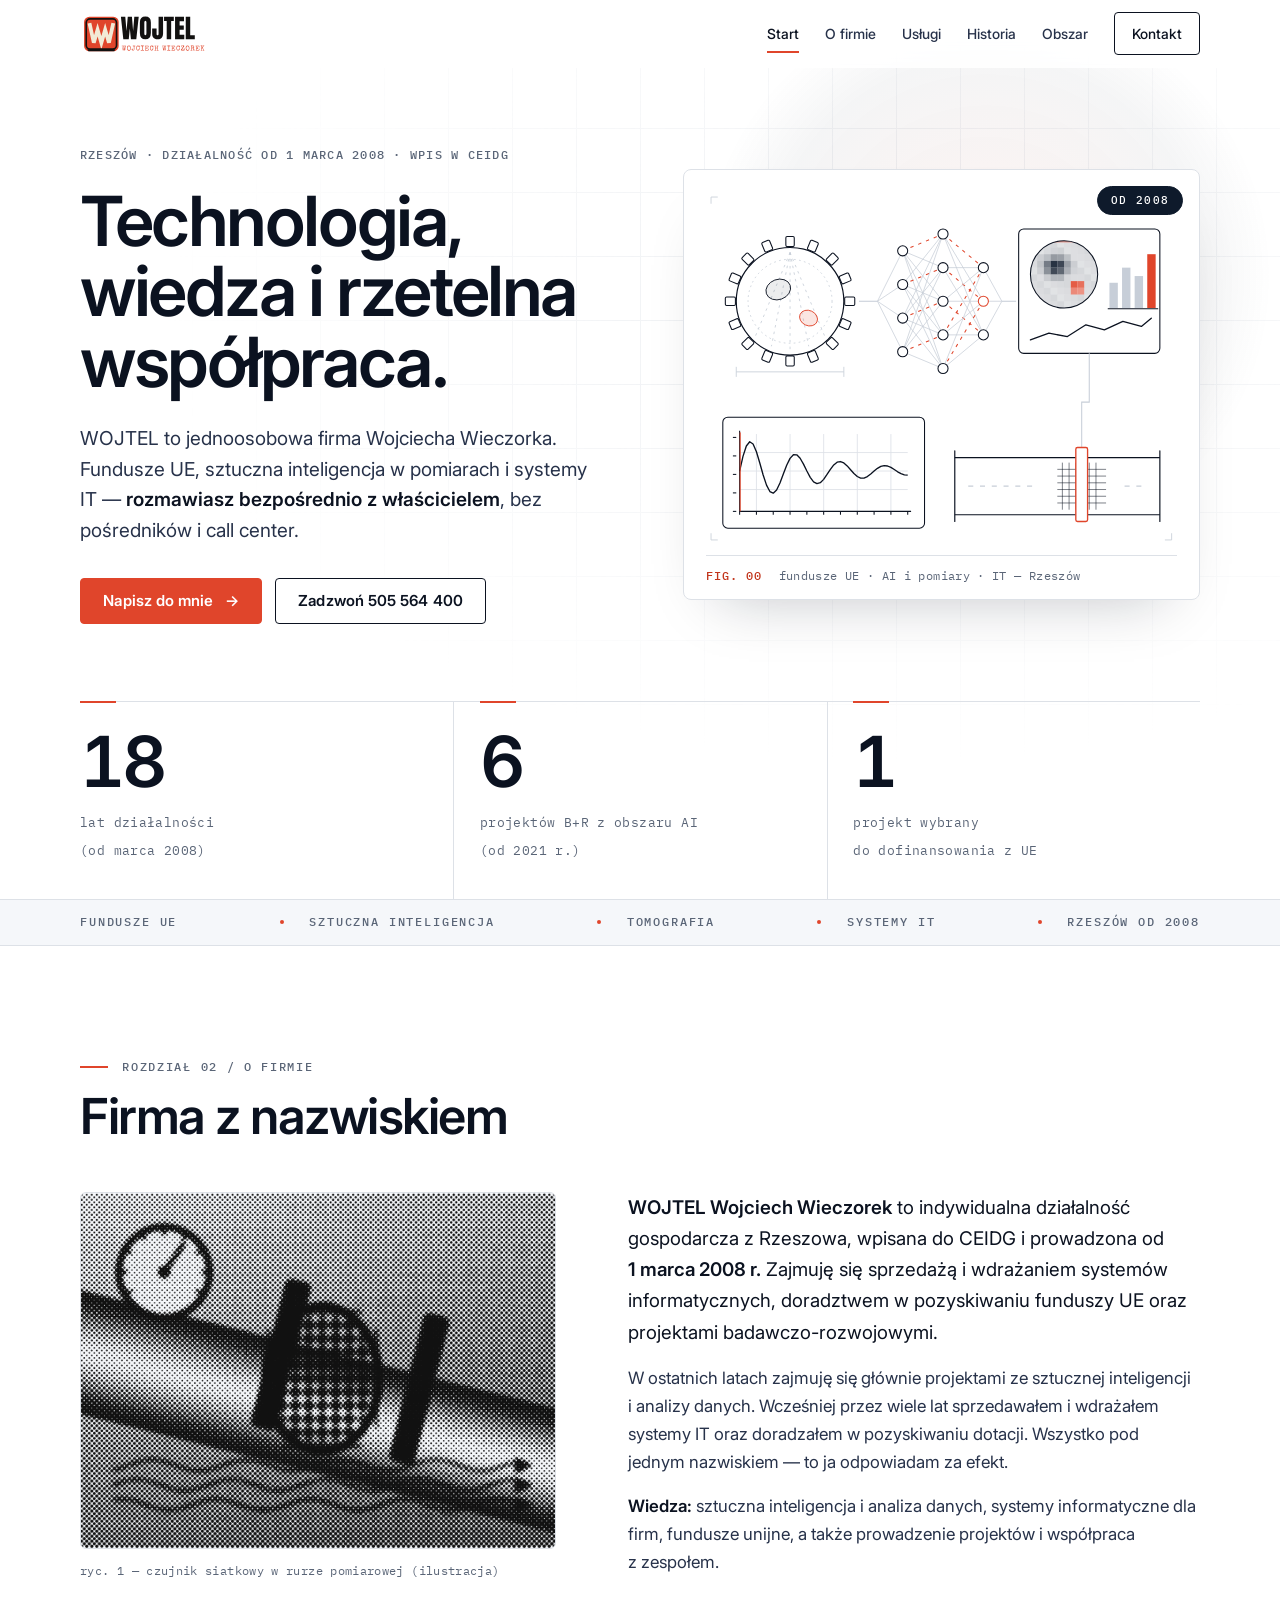
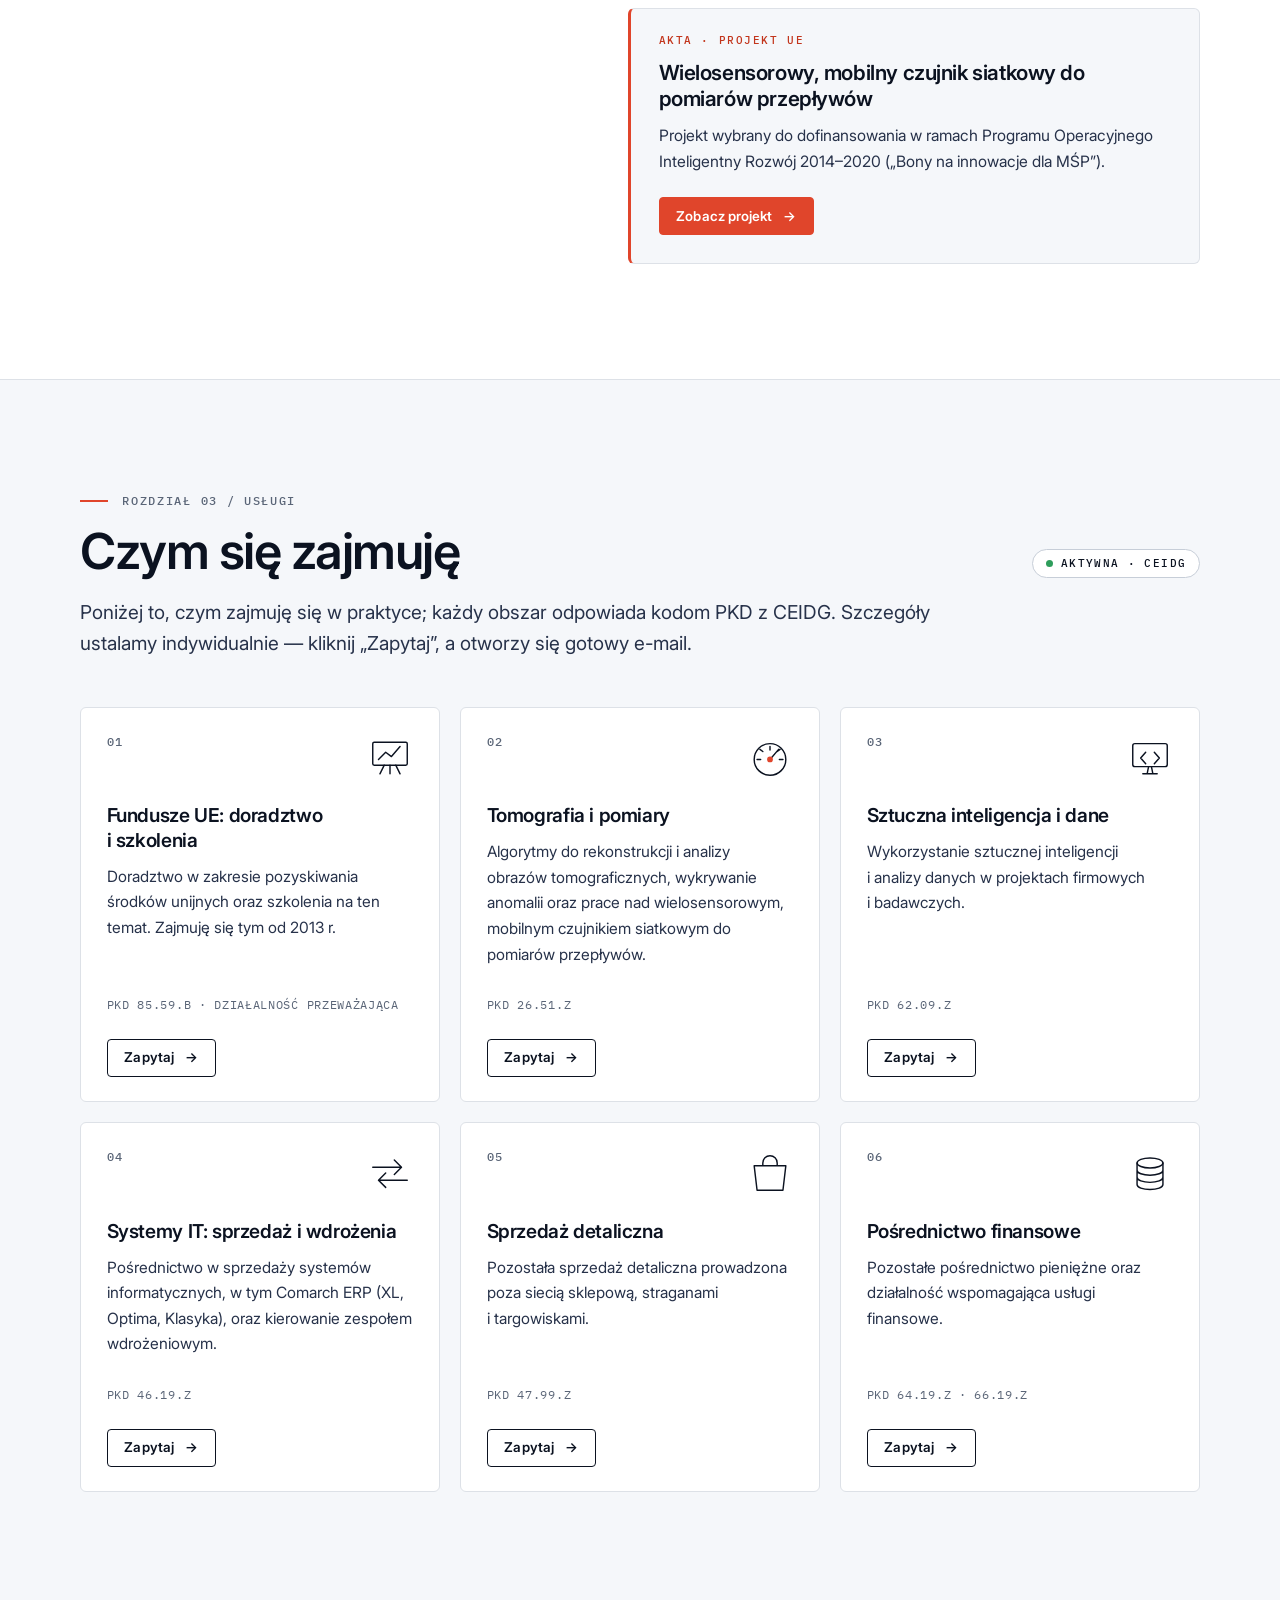
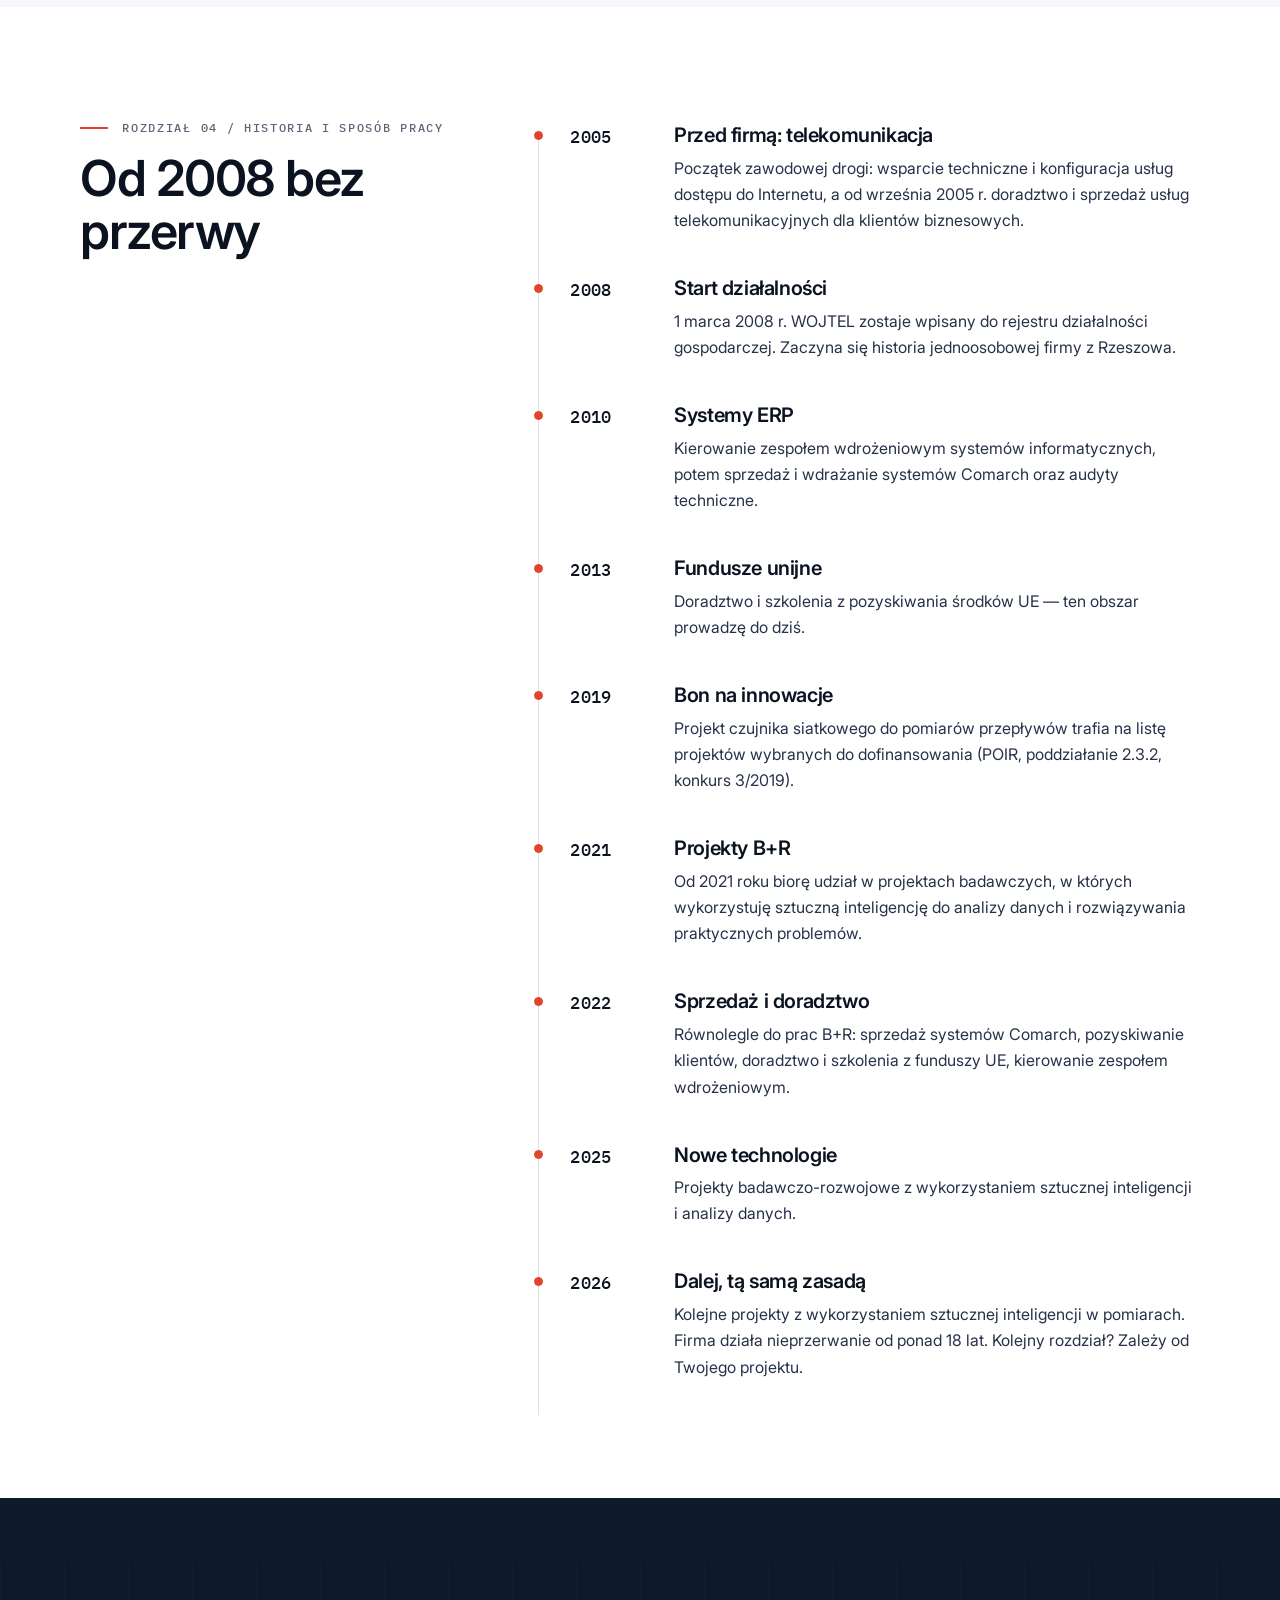
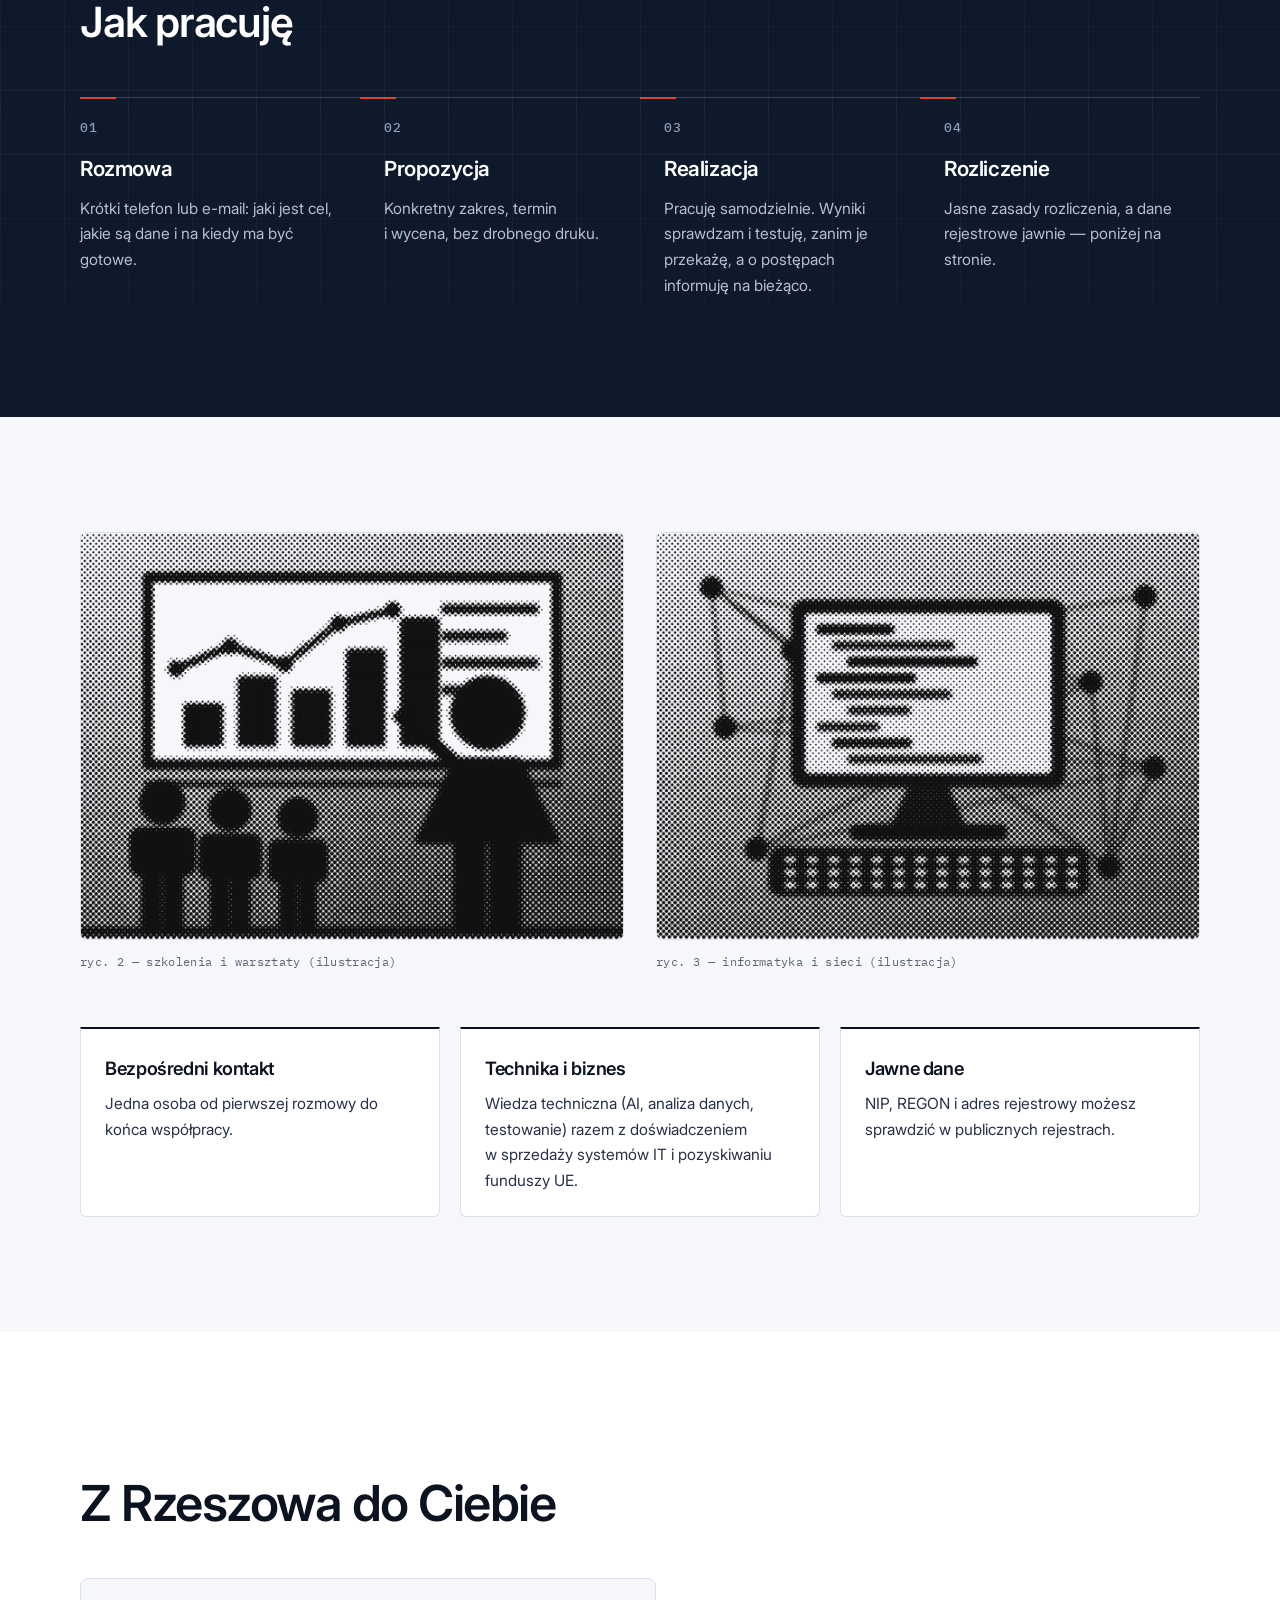
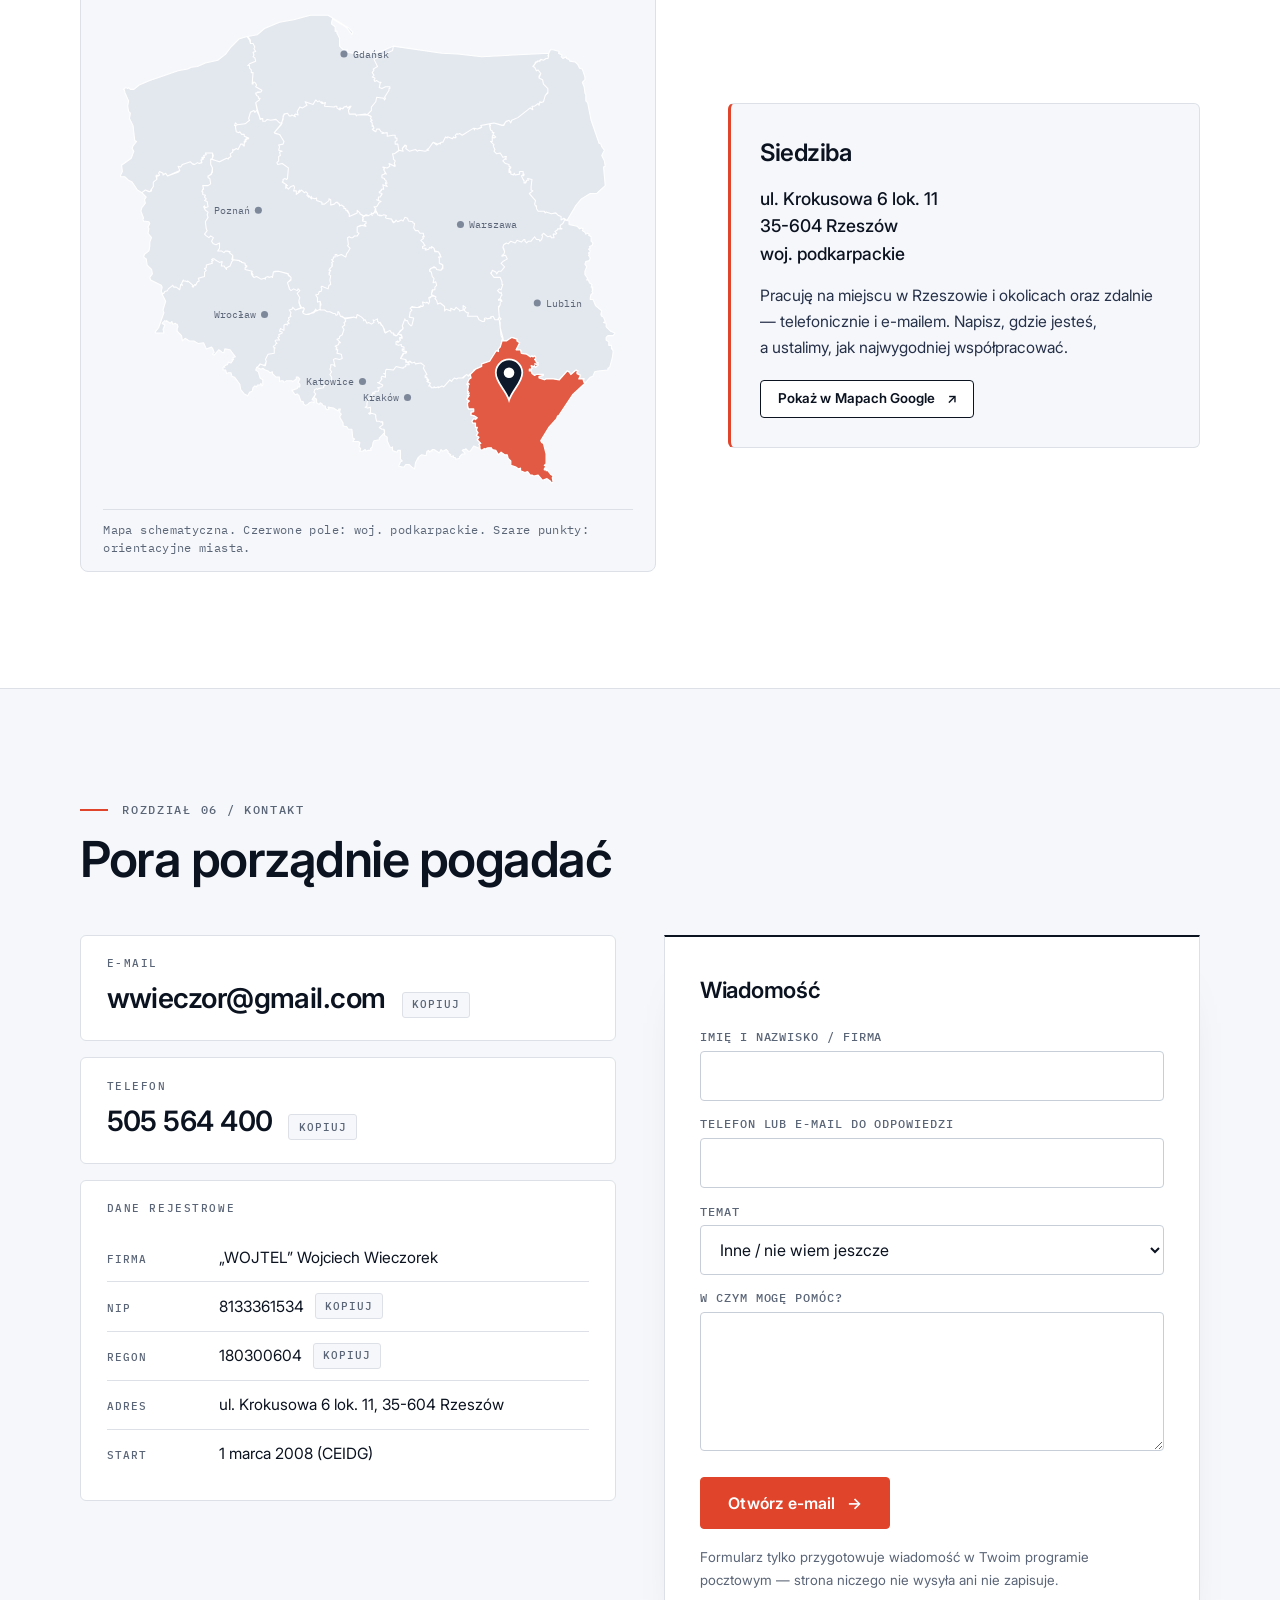
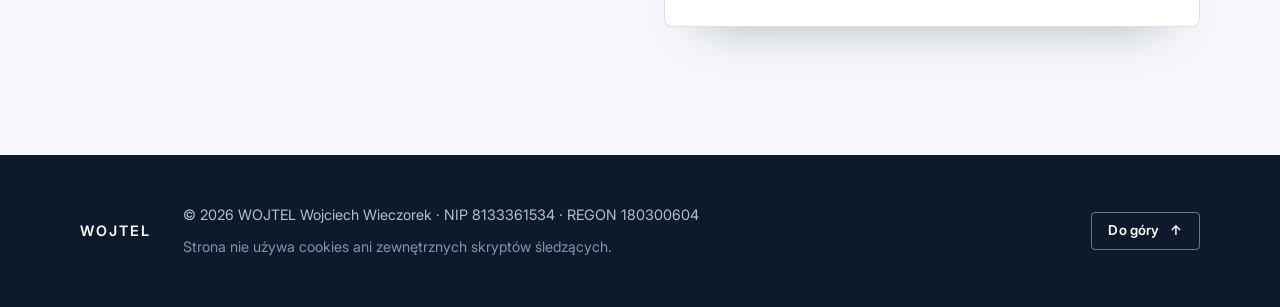
==== podglad-rd/index.html @ eb728f88 "Podgląd nowej szaty graficznej (noindex)" ====
<!DOCTYPE html>
<html lang="pl">
<head>
<meta name="robots" content="noindex,nofollow">
<meta charset="utf-8">
<meta name="viewport" content="width=device-width, initial-scale=1, viewport-fit=cover">
<title>WOJTEL Wojciech Wieczorek – fundusze UE, sztuczna inteligencja, systemy IT | Rzeszów</title>
<meta name="description" content="WOJTEL Wojciech Wieczorek – jednoosobowa firma z Rzeszowa działająca od 2008 roku: doradztwo i szkolenia z funduszy UE, projekty B+R ze sztucznej inteligencji (tomografia, analiza danych), sprzedaż i wdrażanie systemów IT. Napisz lub zadzwoń: 505 564 400.">
<meta name="author" content="Wojciech Wieczorek">
<meta name="robots" content="index, follow, max-image-preview:large">
<meta name="theme-color" content="#0e1a2b">
<meta name="color-scheme" content="light">
<!-- PO WDROŻENIU: dodaj <link rel="canonical" href="https://TWOJA-DOMENA.pl/"> oraz zamień og:image / og:url na pełne adresy -->
<meta property="og:type" content="website">
<meta property="og:locale" content="pl_PL">
<meta property="og:site_name" content="WOJTEL Wojciech Wieczorek">
<meta property="og:title" content="WOJTEL – technologia, wiedza i rzetelna współpraca | Rzeszów od 2008">
<meta property="og:description" content="Fundusze UE, sztuczna inteligencja i pomiary, systemy IT. Jednoosobowa firma Wojciecha Wieczorka z Rzeszowa.">
<meta property="og:image" content="assets/img/og-wojtel.png">
<meta property="og:image:width" content="1200">
<meta property="og:image:height" content="630">
<meta property="og:image:alt" content="WOJTEL – technologia, wiedza i rzetelna współpraca. Rzeszów, od 2008.">
<meta name="twitter:card" content="summary_large_image">
<meta name="twitter:title" content="WOJTEL – technologia, wiedza i rzetelna współpraca">
<meta name="twitter:description" content="Fundusze UE, sztuczna inteligencja i pomiary, systemy IT. Rzeszów, od 2008.">
<meta name="twitter:image" content="assets/img/og-wojtel.png">
<link rel="icon" href="assets/favicon.svg" type="image/svg+xml">
<link rel="icon" href="assets/favicon-32.png" sizes="32x32" type="image/png">
<link rel="apple-touch-icon" href="assets/apple-touch-icon.png">
<link rel="manifest" href="assets/site.webmanifest">
<link rel="preload" href="assets/fonts/Inter.woff2" as="font" type="font/woff2" crossorigin>
<link rel="preload" href="assets/fonts/IBMPlexMono-400.woff2" as="font" type="font/woff2" crossorigin>
<link rel="stylesheet" href="assets/style.css">
<script>document.documentElement.className+=' js'</script>
<script type="application/ld+json">
{
  "@context": "https://schema.org",
  "@graph": [
    {
      "@type": ["LocalBusiness", "ProfessionalService"],
      "@id": "#wojtel",
      "name": "WOJTEL Wojciech Wieczorek",
      "legalName": "\"WOJTEL\" Wojciech Wieczorek",
      "description": "Jednoosobowa działalność gospodarcza z Rzeszowa, prowadzona od 2008 roku: doradztwo i szkolenia z pozyskiwania środków UE, projekty badawczo-rozwojowe ze sztucznej inteligencji, sprzedaż i wdrażanie systemów informatycznych.",
      "image": "assets/img/og-wojtel.png",
      "telephone": "+48505564400",
      "email": "wwieczor@gmail.com",
      "taxID": "8133361534",
      "identifier": { "@type": "PropertyValue", "propertyID": "REGON", "value": "180300604" },
      "foundingDate": "2008-03-01",
      "founder": { "@type": "Person", "name": "Wojciech Wieczorek" },
      "address": {
        "@type": "PostalAddress",
        "streetAddress": "ul. Krokusowa 6/11",
        "postalCode": "35-604",
        "addressLocality": "Rzeszów",
        "addressRegion": "podkarpackie",
        "addressCountry": "PL"
      },
      "areaServed": { "@type": "City", "name": "Rzeszów" },
      "knowsAbout": ["fundusze unijne", "szkolenia", "sztuczna inteligencja", "uczenie maszynowe", "tomografia przemysłowa", "analiza danych", "testowanie systemów złożonych", "systemy Comarch ERP", "pomiary przepływów"],
      "contactPoint": { "@type": "ContactPoint", "contactType": "customer service", "telephone": "+48505564400", "email": "wwieczor@gmail.com", "availableLanguage": "pl" },
      "hasOfferCatalog": {
        "@type": "OfferCatalog",
        "name": "Usługi WOJTEL",
        "itemListElement": [
          { "@type": "Offer", "itemOffered": { "@type": "Service", "name": "Doradztwo i szkolenia z pozyskiwania środków UE" } },
          { "@type": "Offer", "itemOffered": { "@type": "Service", "name": "Tomografia i technologie pomiarowe" } },
          { "@type": "Offer", "itemOffered": { "@type": "Service", "name": "Sztuczna inteligencja i analiza danych" } },
          { "@type": "Offer", "itemOffered": { "@type": "Service", "name": "Sprzedaż i wdrażanie systemów informatycznych" } },
          { "@type": "Offer", "itemOffered": { "@type": "Service", "name": "Pośrednictwo finansowe" } }
        ]
      }
    },
    {
      "@type": "WebPage",
      "name": "WOJTEL Wojciech Wieczorek – strona firmowa",
      "inLanguage": "pl-PL",
      "about": { "@id": "#wojtel" }
    }
  ]
}
</script>
</head>
<body>
<a class="skip" href="#tresc">Przejdź do treści</a>

<header class="hdr" id="top">
  <div class="wrap hdr__in">
    <a class="hdr__logo" href="index.html#start" aria-label="WOJTEL Wojciech Wieczorek – strona główna"><img src="assets/img/wojtel-logo.svg" alt="WOJTEL Wojciech Wieczorek" width="230" height="80"></a>
    <button class="hdr__btn" type="button" aria-expanded="false" aria-controls="nav"><span class="hdr__ico" aria-hidden="true"><i></i><i></i></span><span class="hdr__lbl">Menu</span></button>
    <nav class="hdr__nav" id="nav" aria-label="Główne menu">
    <a href="#start" data-s="0">Start</a>
    <a href="#o-firmie" data-s="1">O firmie</a>
    <a href="#uslugi" data-s="2">Usługi</a>
    <a href="#historia" data-s="3">Historia</a>
    <a href="#obszar" data-s="4">Obszar</a>
    <a href="#kontakt" data-s="5">Kontakt</a>
    </nav>
  </div>
  <div class="hdr__bar" role="progressbar" aria-label="Postęp przewijania strony" aria-valuemin="0" aria-valuemax="100" aria-valuenow="0" id="rkBar"><b></b></div>
</header>

<a class="fab" href="tel:+48505564400" aria-label="Zadzwoń: 505 564 400">
  <svg viewBox="0 0 24 24" aria-hidden="true"><path d="M6.6 10.8a15 15 0 0 0 6.6 6.6l2.2-2.2a1 1 0 0 1 1-.25 11 11 0 0 0 3.5.56 1 1 0 0 1 1 1V20a1 1 0 0 1-1 1A17 17 0 0 1 3 4a1 1 0 0 1 1-1h3.5a1 1 0 0 1 1 1c0 1.2.2 2.4.56 3.5a1 1 0 0 1-.25 1z"/></svg>
</a>

<main id="tresc">

<!-- ===== 01 HERO ===== -->
<section class="hero sec" id="start" data-sec aria-labelledby="h1">
  <span class="par par--glow" data-par="0.1" aria-hidden="true"></span>
  <div class="wrap hero__grid">
    <div class="hero__txt">
      <p class="kicker rv">Rzeszów &middot; działalność od 1 marca 2008 &middot; wpis w CEIDG</p>
      <h1 id="h1" class="rv">Technologia, wiedza i&nbsp;rzetelna współpraca.</h1>
      <p class="lead rv">
        WOJTEL to jednoosobowa firma Wojciecha Wieczorka. Fundusze UE, sztuczna inteligencja w&nbsp;pomiarach i&nbsp;systemy IT&nbsp;&mdash; <strong>rozmawiasz bezpośrednio z&nbsp;właścicielem</strong>, bez pośredników i&nbsp;call center.
      </p>
      <div class="btns rv">
        <a class="btn btn--red" href="#kontakt"><span>Napisz do mnie</span><i aria-hidden="true">&rarr;</i></a>
        <a class="btn" href="tel:+48505564400"><span>Zadzwoń 505&nbsp;564&nbsp;400</span></a>
      </div>
    </div>

    <figure class="hero__art rv">
      <svg class="pict" viewBox="0 0 560 420" role="img" aria-labelledby="pT pD">
              <title id="pT">Schemat: pomiar tomograficzny rury, sieć neuronowa i monitor z odtworzonym obrazem</title>
              <desc id="pD">Pierścień elektrod wokół przekroju rury mierzy przez nią sygnały. Dane płyną czerwonym przewodem do schematu sieci neuronowej, a stamtąd na monitor z odtworzonym obrazem wnętrza rury i wykresem. Poniżej wykres sygnału pomiarowego oraz rura pomiarowa z siatkowym czujnikiem i opaską elektrod.</desc>
              <defs><clipPath id="tomoClip"><circle cx="426" cy="98" r="40"/></clipPath></defs>
              <g class="reg-marks"><path d="M6 14V6H14M546 6h8v8M6 406v8h8M554 406v8h-8"/></g>
              <!-- przekrój rury z pierścieniem elektrod -->
              <g class="tomo">
                <circle class="wall" cx="100" cy="130" r="64"/>
                <circle class="wall2" cx="100" cy="130" r="50"/>
                <g class="scan">
                  <line class="chord" x1="100" y1="72" x2="59" y2="171"/><line class="chord" x1="100" y1="72" x2="77.8" y2="183.6"/>
                  <line class="chord" x1="100" y1="72" x2="100" y2="188"/><line class="chord" x1="100" y1="72" x2="122.2" y2="183.6"/>
                  <line class="chord" x1="100" y1="72" x2="141" y2="171"/>
                </g>
                <ellipse class="blob" cx="86" cy="116" rx="15" ry="12" transform="rotate(-20 86 116)"/>
                <ellipse class="blob" cx="122" cy="150" rx="11" ry="9" transform="rotate(25 122 150)"/>
                                <rect class="el" style="--k:0" x="95" y="53" width="10" height="12" rx="1.5" transform="rotate(0.0 100 130)"/>
                <rect class="el" style="--k:1" x="95" y="53" width="10" height="12" rx="1.5" transform="rotate(22.5 100 130)"/>
                <rect class="el" style="--k:2" x="95" y="53" width="10" height="12" rx="1.5" transform="rotate(45.0 100 130)"/>
                <rect class="el" style="--k:3" x="95" y="53" width="10" height="12" rx="1.5" transform="rotate(67.5 100 130)"/>
                <rect class="el" style="--k:4" x="95" y="53" width="10" height="12" rx="1.5" transform="rotate(90.0 100 130)"/>
                <rect class="el" style="--k:5" x="95" y="53" width="10" height="12" rx="1.5" transform="rotate(112.5 100 130)"/>
                <rect class="el" style="--k:6" x="95" y="53" width="10" height="12" rx="1.5" transform="rotate(135.0 100 130)"/>
                <rect class="el" style="--k:7" x="95" y="53" width="10" height="12" rx="1.5" transform="rotate(157.5 100 130)"/>
                <rect class="el" style="--k:8" x="95" y="53" width="10" height="12" rx="1.5" transform="rotate(180.0 100 130)"/>
                <rect class="el" style="--k:9" x="95" y="53" width="10" height="12" rx="1.5" transform="rotate(202.5 100 130)"/>
                <rect class="el" style="--k:10" x="95" y="53" width="10" height="12" rx="1.5" transform="rotate(225.0 100 130)"/>
                <rect class="el" style="--k:11" x="95" y="53" width="10" height="12" rx="1.5" transform="rotate(247.5 100 130)"/>
                <rect class="el" style="--k:12" x="95" y="53" width="10" height="12" rx="1.5" transform="rotate(270.0 100 130)"/>
                <rect class="el" style="--k:13" x="95" y="53" width="10" height="12" rx="1.5" transform="rotate(292.5 100 130)"/>
                <rect class="el" style="--k:14" x="95" y="53" width="10" height="12" rx="1.5" transform="rotate(315.0 100 130)"/>
                <rect class="el" style="--k:15" x="95" y="53" width="10" height="12" rx="1.5" transform="rotate(337.5 100 130)"/>
              </g>
              <g class="dim"><path d="M36 214H164M36 208v12M164 208v12"/></g>
              <path class="cable" d="M182 130H204"/>
              <path class="cable" d="M352 130H369"/>
              <g class="net">
                                <line class="edge" x1="204" y1="130" x2="234" y2="70"/>
                <line class="edge" x1="204" y1="130" x2="234" y2="110"/>
                <line class="edge" x1="204" y1="130" x2="234" y2="150"/>
                <line class="edge" x1="204" y1="130" x2="234" y2="190"/>
                <line class="edge p" x1="234" y1="70" x2="282" y2="50"/>
                <line class="edge" x1="234" y1="70" x2="282" y2="90"/>
                <line class="edge" x1="234" y1="70" x2="282" y2="130"/>
                <line class="edge" x1="234" y1="70" x2="282" y2="170"/>
                <line class="edge" x1="234" y1="70" x2="282" y2="210"/>
                <line class="edge" x1="234" y1="110" x2="282" y2="50"/>
                <line class="edge p" x1="234" y1="110" x2="282" y2="90"/>
                <line class="edge" x1="234" y1="110" x2="282" y2="130"/>
                <line class="edge" x1="234" y1="110" x2="282" y2="170"/>
                <line class="edge" x1="234" y1="110" x2="282" y2="210"/>
                <line class="edge" x1="234" y1="150" x2="282" y2="50"/>
                <line class="edge" x1="234" y1="150" x2="282" y2="90"/>
                <line class="edge p" x1="234" y1="150" x2="282" y2="130"/>
                <line class="edge" x1="234" y1="150" x2="282" y2="170"/>
                <line class="edge" x1="234" y1="150" x2="282" y2="210"/>
                <line class="edge" x1="234" y1="190" x2="282" y2="50"/>
                <line class="edge" x1="234" y1="190" x2="282" y2="90"/>
                <line class="edge" x1="234" y1="190" x2="282" y2="130"/>
                <line class="edge p" x1="234" y1="190" x2="282" y2="170"/>
                <line class="edge" x1="234" y1="190" x2="282" y2="210"/>
                <line class="edge p" x1="282" y1="50" x2="330" y2="90"/>
                <line class="edge" x1="282" y1="50" x2="330" y2="130"/>
                <line class="edge" x1="282" y1="50" x2="330" y2="170"/>
                <line class="edge" x1="282" y1="90" x2="330" y2="90"/>
                <line class="edge p" x1="282" y1="90" x2="330" y2="130"/>
                <line class="edge" x1="282" y1="90" x2="330" y2="170"/>
                <line class="edge" x1="282" y1="130" x2="330" y2="90"/>
                <line class="edge" x1="282" y1="130" x2="330" y2="130"/>
                <line class="edge p" x1="282" y1="130" x2="330" y2="170"/>
                <line class="edge p" x1="282" y1="170" x2="330" y2="90"/>
                <line class="edge" x1="282" y1="170" x2="330" y2="130"/>
                <line class="edge" x1="282" y1="170" x2="330" y2="170"/>
                <line class="edge" x1="282" y1="210" x2="330" y2="90"/>
                <line class="edge p" x1="282" y1="210" x2="330" y2="130"/>
                <line class="edge" x1="282" y1="210" x2="330" y2="170"/>
                <line class="edge" x1="330" y1="90" x2="352" y2="130"/>
                <line class="edge" x1="330" y1="130" x2="352" y2="130"/>
                <line class="edge" x1="330" y1="170" x2="352" y2="130"/>
                                <circle class="node" style="--d:0.00s" cx="234" cy="70" r="6"/>
                <circle class="node" style="--d:0.14s" cx="234" cy="110" r="6"/>
                <circle class="node" style="--d:0.28s" cx="234" cy="150" r="6"/>
                <circle class="node" style="--d:0.42s" cx="234" cy="190" r="6"/>
                <circle class="node" style="--d:0.56s" cx="282" cy="50" r="6"/>
                <circle class="node" style="--d:0.70s" cx="282" cy="90" r="6"/>
                <circle class="node" style="--d:0.84s" cx="282" cy="130" r="6"/>
                <circle class="node" style="--d:0.98s" cx="282" cy="170" r="6"/>
                <circle class="node" style="--d:1.12s" cx="282" cy="210" r="6"/>
                <circle class="node" style="--d:1.26s" cx="330" cy="90" r="6"/>
                <circle class="node r" style="--d:1.40s" cx="330" cy="130" r="6"/>
                <circle class="node" style="--d:1.54s" cx="330" cy="170" r="6"/>
              </g>
              <g class="mon">
                <rect class="card" x="372" y="44" width="168" height="148" rx="6"/>
                <g clip-path="url(#tomoClip)">
                  <rect class="cell" style="--o:0.15;--d:0.00s" x="402" y="58" width="8" height="8"/>
                  <rect class="cell" style="--o:0.17;--d:0.00s" x="410" y="58" width="8" height="8"/>
                  <rect class="cell" style="--o:0.12;--d:0.00s" x="418" y="58" width="8" height="8"/>
                  <rect class="cell" style="--o:0.14;--d:0.00s" x="426" y="58" width="8" height="8"/>
                  <rect class="cell" style="--o:0.15;--d:0.00s" x="434" y="58" width="8" height="8"/>
                  <rect class="cell" style="--o:0.17;--d:0.00s" x="442" y="58" width="8" height="8"/>
                  <rect class="cell" style="--o:0.12;--d:0.30s" x="394" y="66" width="8" height="8"/>
                  <rect class="cell" style="--o:0.16;--d:0.30s" x="402" y="66" width="8" height="8"/>
                  <rect class="cell" style="--o:0.19;--d:0.30s" x="410" y="66" width="8" height="8"/>
                  <rect class="cell" style="--o:0.20;--d:0.30s" x="418" y="66" width="8" height="8"/>
                  <rect class="cell" style="--o:0.13;--d:0.30s" x="426" y="66" width="8" height="8"/>
                  <rect class="cell" style="--o:0.14;--d:0.30s" x="434" y="66" width="8" height="8"/>
                  <rect class="cell" style="--o:0.15;--d:0.30s" x="442" y="66" width="8" height="8"/>
                  <rect class="cell" style="--o:0.17;--d:0.30s" x="450" y="66" width="8" height="8"/>
                  <rect class="cell" style="--o:0.16;--d:0.60s" x="386" y="74" width="8" height="8"/>
                  <rect class="cell" style="--o:0.21;--d:0.60s" x="394" y="74" width="8" height="8"/>
                  <rect class="cell" style="--o:0.28;--d:0.60s" x="402" y="74" width="8" height="8"/>
                  <rect class="cell" style="--o:0.44;--d:0.60s" x="410" y="74" width="8" height="8"/>
                  <rect class="cell" style="--o:0.41;--d:0.60s" x="418" y="74" width="8" height="8"/>
                  <rect class="cell" style="--o:0.27;--d:0.60s" x="426" y="74" width="8" height="8"/>
                  <rect class="cell" style="--o:0.14;--d:0.60s" x="434" y="74" width="8" height="8"/>
                  <rect class="cell" style="--o:0.14;--d:0.60s" x="442" y="74" width="8" height="8"/>
                  <rect class="cell" style="--o:0.15;--d:0.60s" x="450" y="74" width="8" height="8"/>
                  <rect class="cell" style="--o:0.17;--d:0.60s" x="458" y="74" width="8" height="8"/>
                  <rect class="cell" style="--o:0.15;--d:0.90s" x="386" y="82" width="8" height="8"/>
                  <rect class="cell" style="--o:0.25;--d:0.90s" x="394" y="82" width="8" height="8"/>
                  <rect class="cell" style="--o:0.57;--d:0.90s" x="402" y="82" width="8" height="8"/>
                  <rect class="cell" style="--o:0.89;--d:0.90s" x="410" y="82" width="8" height="8"/>
                  <rect class="cell" style="--o:0.80;--d:0.90s" x="418" y="82" width="8" height="8"/>
                  <rect class="cell" style="--o:0.41;--d:0.90s" x="426" y="82" width="8" height="8"/>
                  <rect class="cell" style="--o:0.21;--d:0.90s" x="434" y="82" width="8" height="8"/>
                  <rect class="cell" style="--o:0.12;--d:0.90s" x="442" y="82" width="8" height="8"/>
                  <rect class="cell" style="--o:0.14;--d:0.90s" x="450" y="82" width="8" height="8"/>
                  <rect class="cell" style="--o:0.15;--d:0.90s" x="458" y="82" width="8" height="8"/>
                  <rect class="cell" style="--o:0.13;--d:1.20s" x="386" y="90" width="8" height="8"/>
                  <rect class="cell" style="--o:0.21;--d:1.20s" x="394" y="90" width="8" height="8"/>
                  <rect class="cell" style="--o:0.48;--d:1.20s" x="402" y="90" width="8" height="8"/>
                  <rect class="cell" style="--o:0.79;--d:1.20s" x="410" y="90" width="8" height="8"/>
                  <rect class="cell" style="--o:0.66;--d:1.20s" x="418" y="90" width="8" height="8"/>
                  <rect class="cell" style="--o:0.34;--d:1.20s" x="426" y="90" width="8" height="8"/>
                  <rect class="cell" style="--o:0.19;--d:1.20s" x="434" y="90" width="8" height="8"/>
                  <rect class="cell" style="--o:0.17;--d:1.20s" x="442" y="90" width="8" height="8"/>
                  <rect class="cell" style="--o:0.12;--d:1.20s" x="450" y="90" width="8" height="8"/>
                  <rect class="cell" style="--o:0.14;--d:1.20s" x="458" y="90" width="8" height="8"/>
                  <rect class="cell" style="--o:0.17;--d:1.50s" x="386" y="98" width="8" height="8"/>
                  <rect class="cell" style="--o:0.14;--d:1.50s" x="394" y="98" width="8" height="8"/>
                  <rect class="cell" style="--o:0.22;--d:1.50s" x="402" y="98" width="8" height="8"/>
                  <rect class="cell" style="--o:0.31;--d:1.50s" x="410" y="98" width="8" height="8"/>
                  <rect class="cell" style="--o:0.31;--d:1.50s" x="418" y="98" width="8" height="8"/>
                  <rect class="cell" style="--o:0.17;--d:1.50s" x="426" y="98" width="8" height="8"/>
                  <rect class="cell" style="--o:0.15;--d:1.50s" x="434" y="98" width="8" height="8"/>
                  <rect class="cell" style="--o:0.15;--d:1.50s" x="442" y="98" width="8" height="8"/>
                  <rect class="cell" style="--o:0.17;--d:1.50s" x="450" y="98" width="8" height="8"/>
                  <rect class="cell" style="--o:0.12;--d:1.50s" x="458" y="98" width="8" height="8"/>
                  <rect class="cell" style="--o:0.15;--d:1.80s" x="386" y="106" width="8" height="8"/>
                  <rect class="cell" style="--o:0.17;--d:1.80s" x="394" y="106" width="8" height="8"/>
                  <rect class="cell" style="--o:0.13;--d:1.80s" x="402" y="106" width="8" height="8"/>
                  <rect class="cell" style="--o:0.15;--d:1.80s" x="410" y="106" width="8" height="8"/>
                  <rect class="cell" style="--o:0.16;--d:1.80s" x="418" y="106" width="8" height="8"/>
                  <rect class="cell" style="--o:0.17;--d:1.80s" x="426" y="106" width="8" height="8"/>
                  <rect class="cell red" style="--o:0.87;--d:1.80s" x="434" y="106" width="8" height="8"/>
                  <rect class="cell red" style="--o:0.77;--d:1.80s" x="442" y="106" width="8" height="8"/>
                  <rect class="cell" style="--o:0.15;--d:1.80s" x="450" y="106" width="8" height="8"/>
                  <rect class="cell" style="--o:0.17;--d:1.80s" x="458" y="106" width="8" height="8"/>
                  <rect class="cell" style="--o:0.14;--d:2.10s" x="386" y="114" width="8" height="8"/>
                  <rect class="cell" style="--o:0.15;--d:2.10s" x="394" y="114" width="8" height="8"/>
                  <rect class="cell" style="--o:0.17;--d:2.10s" x="402" y="114" width="8" height="8"/>
                  <rect class="cell" style="--o:0.12;--d:2.10s" x="410" y="114" width="8" height="8"/>
                  <rect class="cell" style="--o:0.14;--d:2.10s" x="418" y="114" width="8" height="8"/>
                  <rect class="cell" style="--o:0.15;--d:2.10s" x="426" y="114" width="8" height="8"/>
                  <rect class="cell red" style="--o:0.63;--d:2.10s" x="434" y="114" width="8" height="8"/>
                  <rect class="cell red" style="--o:0.58;--d:2.10s" x="442" y="114" width="8" height="8"/>
                  <rect class="cell" style="--o:0.14;--d:2.10s" x="450" y="114" width="8" height="8"/>
                  <rect class="cell" style="--o:0.15;--d:2.10s" x="458" y="114" width="8" height="8"/>
                  <rect class="cell" style="--o:0.14;--d:2.40s" x="394" y="122" width="8" height="8"/>
                  <rect class="cell" style="--o:0.15;--d:2.40s" x="402" y="122" width="8" height="8"/>
                  <rect class="cell" style="--o:0.17;--d:2.40s" x="410" y="122" width="8" height="8"/>
                  <rect class="cell" style="--o:0.12;--d:2.40s" x="418" y="122" width="8" height="8"/>
                  <rect class="cell" style="--o:0.14;--d:2.40s" x="426" y="122" width="8" height="8"/>
                  <rect class="cell" style="--o:0.15;--d:2.40s" x="434" y="122" width="8" height="8"/>
                  <rect class="cell" style="--o:0.17;--d:2.40s" x="442" y="122" width="8" height="8"/>
                  <rect class="cell" style="--o:0.12;--d:2.40s" x="450" y="122" width="8" height="8"/>
                  <rect class="cell" style="--o:0.14;--d:2.70s" x="402" y="130" width="8" height="8"/>
                  <rect class="cell" style="--o:0.15;--d:2.70s" x="410" y="130" width="8" height="8"/>
                  <rect class="cell" style="--o:0.17;--d:2.70s" x="418" y="130" width="8" height="8"/>
                  <rect class="cell" style="--o:0.12;--d:2.70s" x="426" y="130" width="8" height="8"/>
                  <rect class="cell" style="--o:0.14;--d:2.70s" x="434" y="130" width="8" height="8"/>
                  <rect class="cell" style="--o:0.15;--d:2.70s" x="442" y="130" width="8" height="8"/>
                  <rect class="sweep" x="380" y="58" width="92" height="2"/>
                </g>
                <circle class="ringo" cx="426" cy="98" r="40"/>
                <rect class="bar b1" x="480" y="108" width="10" height="30"/>
                <rect class="bar b2" x="495" y="90" width="10" height="48"/>
                <rect class="bar b3" x="510" y="100" width="10" height="38"/>
                <rect class="bar b4 red" x="525" y="74" width="10" height="64"/>
                <path class="base" d="M478 139H538"/>
                <path class="line" style="--L:157" d="M386 176 L408 168 L430 172 L452 158 L474 164 L496 154 L518 160 L530 150"/>
              </g>
              <!-- wykres sygnału -->
              <g class="plot">
                <rect class="card" x="20" y="268" width="240" height="132" rx="6"/>
                <g class="pgrid"><path d="M60 288V380"/><path d="M100 288V380"/><path d="M140 288V380"/><path d="M180 288V380"/><path d="M220 288V380"/><path d="M40 310H240"/><path d="M40 332H240"/><path d="M40 354H240"/></g>
                <g class="axis"><path d="M40 284V380H244"/><path d="M40 380v4"/><path d="M60 380v4"/><path d="M80 380v4"/><path d="M100 380v4"/><path d="M120 380v4"/><path d="M140 380v4"/><path d="M160 380v4"/><path d="M180 380v4"/><path d="M200 380v4"/><path d="M220 380v4"/><path d="M240 380v4"/><path d="M36 292h-4"/><path d="M36 314h-4"/><path d="M36 336h-4"/><path d="M36 358h-4"/><path d="M36 380h-4"/></g>
                <path class="wave" style="--L:520" d="M40 332.0 L44 314.6 L48 302.2 L52 297.2 L56 299.8 L60 309.1 L64 322.4 L68 336.7 L72 348.8 L76 356.4 L80 358.3 L84 354.5 L88 346.2 L92 335.6 L96 325.1 L100 316.9 L104 312.6 L108 312.7 L112 316.8 L116 323.8 L120 332.0 L124 339.5 L128 344.8 L132 347.0 L136 345.9 L140 341.9 L144 336.1 L148 330.0 L152 324.7 L156 321.5 L160 320.7 L164 322.3 L168 325.9 L172 330.4 L176 335.0 L180 338.5 L184 340.4 L188 340.4 L192 338.6 L196 335.5 L200 332.0 L204 328.8 L208 326.5 L212 325.5 L216 326.0 L220 327.7 L224 330.2 L228 332.9 L232 335.1 L236 336.6 L240 336.9"/>
                <rect class="scanline" x="40" y="286" width="1.5" height="94"/>
              </g>
              <!-- rura z czujnikiem siatkowym -->
              <path class="cable" d="M447 306V250H456V192"/>
              <g class="pipe">
                <path class="shell" d="M296 316H540M296 384H540"/>
                <path class="flange" d="M296 308V392M540 308V392"/>
                <path class="flow" d="M312 350H396M498 350H524"/>
                <g class="mesh"><path d="M424 322V378"/><path d="M432 322V378"/><path d="M440 322V378"/><path d="M448 322V378"/><path d="M456 322V378"/><path d="M464 322V378"/><path d="M418 330H476"/><path d="M418 338H476"/><path d="M418 346H476"/><path d="M418 354H476"/><path d="M418 362H476"/><path d="M418 370H476"/></g>
                <rect class="band" x="440" y="304" width="14" height="88" rx="2"/>
              </g>
            </svg>
      <figcaption class="cap"><span class="cap__no">FIG. 00</span> fundusze UE &middot; AI i pomiary &middot; IT &mdash; Rzeszów</figcaption>
      <span class="chip chip--r" aria-hidden="true">od&nbsp;2008</span>
    </figure>
  </div>

  <ul class="facts wrap" aria-label="Firma w liczbach">
    <li class="fact rv"><b class="cnt" data-years="2008-03-01">18</b><span>lat działalności<br>(od marca 2008)</span></li>
    <li class="fact rv"><b class="cnt" data-count="6">6</b><span>projektów B+R z&nbsp;obszaru AI<br>(od 2021 r.)</span></li>
    <li class="fact rv"><b class="cnt" data-count="1">1</b><span>projekt wybrany<br>do dofinansowania z UE</span></li>
  </ul>
</section>

<!-- pasek obszarów -->
<div class="strip" aria-hidden="true">
  <div class="wrap strip__in">
    <span>FUNDUSZE UE</span><span>SZTUCZNA INTELIGENCJA</span><span>TOMOGRAFIA</span><span>SYSTEMY IT</span><span>RZESZÓW OD 2008</span>
  </div>
</div>

<!-- ===== 02 O FIRMIE ===== -->
<section class="sec about" id="o-firmie" data-sec aria-labelledby="h-about">
  <div class="wrap">
    <p class="sec__no rv">Rozdział 02 / O firmie</p>
    <h2 id="h-about" class="rv">Firma z nazwiskiem</h2>

    <div class="about__grid">
      <figure class="photo rv">
        <div class="photo__frame">
          <img src="assets/img/ht-pomiary.webp" width="1200" height="900" loading="lazy" decoding="async" alt="Czarno-biała ilustracja w rastrze: rura pomiarowa z siatkowym czujnikiem przepływu i manometrem">
        </div>
        <figcaption class="cap">ryc. 1 &mdash; czujnik siatkowy w rurze pomiarowej (ilustracja)</figcaption>
      </figure>

      <div class="about__txt">
        <p class="rv lead--s">
          <strong>WOJTEL Wojciech Wieczorek</strong> to indywidualna działalność gospodarcza z&nbsp;Rzeszowa, wpisana do CEIDG i&nbsp;prowadzona od <strong>1&nbsp;marca 2008&nbsp;r.</strong> Zajmuję się sprzedażą i&nbsp;wdrażaniem systemów informatycznych, doradztwem w&nbsp;pozyskiwaniu funduszy UE oraz projektami badawczo-rozwojowymi.
        </p>
        <p class="rv">
          W&nbsp;ostatnich latach zajmuję się głównie projektami ze sztucznej inteligencji i&nbsp;analizy danych. Wcześniej przez wiele lat sprzedawałem i&nbsp;wdrażałem systemy IT oraz doradzałem w&nbsp;pozyskiwaniu dotacji. Wszystko pod jednym nazwiskiem &mdash; to ja odpowiadam za efekt.
        </p>

        <p class="rv">
          <strong>Wiedza:</strong> sztuczna inteligencja i&nbsp;analiza danych, systemy informatyczne dla firm, fundusze unijne, a&nbsp;także prowadzenie projektów i&nbsp;współpraca z&nbsp;zespołem.
        </p>

        <article class="dossier dossier--teaser rv" aria-labelledby="dosT">
          <span class="dossier__tag">AKTA &middot; PROJEKT UE</span>
          <h3 id="dosT">Wielosensorowy, mobilny czujnik siatkowy do pomiarów przepływów</h3>
          <p>Projekt wybrany do dofinansowania w&nbsp;ramach Programu Operacyjnego Inteligentny Rozwój 2014&ndash;2020 (&bdquo;Bony na innowacje dla MŚP&rdquo;).</p>
          <a class="btn btn--red btn--sm" href="projekt-ue.html"><span>Zobacz projekt</span><i aria-hidden="true">&rarr;</i></a>
        </article>
      </div>
    </div>
  </div>
</section>

<!-- ===== 03 USŁUGI ===== -->
<section class="sec services" id="uslugi" data-sec aria-labelledby="h-serv">
  <div class="wrap">
    <div class="services__head">
      <div>
        <p class="sec__no rv">Rozdział 03 / Usługi</p>
        <h2 id="h-serv" class="rv">Czym się zajmuję</h2>
      </div>
      <span class="chip rv" aria-hidden="true"><i class="dot"></i>AKTYWNA &middot; CEIDG</span>
    </div>
    <p class="lead lead--wide rv">Poniżej to, czym zajmuję się w&nbsp;praktyce; każdy obszar odpowiada kodom PKD z&nbsp;CEIDG. Szczegóły ustalamy indywidualnie &mdash; kliknij &bdquo;Zapytaj&rdquo;, a&nbsp;otworzy się gotowy e-mail.</p>

    <div class="svc__list">
      <article class="svc rv" data-n="1">
        <div class="svc__top"><span class="svc__no" aria-hidden="true">01</span>
        <svg class="ico" viewBox="0 0 64 64" aria-hidden="true"><rect x="8" y="10" width="48" height="32" rx="2"/><path d="M16 34l10-10 8 6 12-14M24 42l-6 12M40 42l6 12M32 42v12"/></svg></div>
        <h3>Fundusze UE: doradztwo i&nbsp;szkolenia</h3>
        <p>Doradztwo w&nbsp;zakresie pozyskiwania środków unijnych oraz szkolenia na ten temat. Zajmuję się tym od 2013&nbsp;r.</p>
        <p class="tag">PKD 85.59.B &middot; działalność przeważająca</p>
        <a class="btn btn--sm" href="mailto:wwieczor@gmail.com?subject=Zapytanie%20o%20fundusze%20UE%20%E2%80%93%20WOJTEL"><span>Zapytaj</span><i aria-hidden="true">&rarr;</i></a>
      </article>
      <article class="svc rv" data-n="2">
        <div class="svc__top"><span class="svc__no" aria-hidden="true">02</span>
        <svg class="ico" viewBox="0 0 64 64" aria-hidden="true"><circle cx="32" cy="34" r="22"/><path d="M32 34L44 20M14 34h5M45 34h5M32 16v5M18 20l4 3M46 20l-4 3"/><circle cx="32" cy="34" r="3" class="fill"/></svg></div>
        <h3>Tomografia i&nbsp;pomiary</h3>
        <p>Algorytmy do rekonstrukcji i&nbsp;analizy obrazów tomograficznych, wykrywanie anomalii oraz prace nad wielosensorowym, mobilnym czujnikiem siatkowym do pomiarów przepływów.</p>
        <p class="tag">PKD 26.51.Z</p>
        <a class="btn btn--sm" href="mailto:wwieczor@gmail.com?subject=Zapytanie%20o%20tomografi%C4%99%20i%20pomiary%20%E2%80%93%20WOJTEL"><span>Zapytaj</span><i aria-hidden="true">&rarr;</i></a>
      </article>
      <article class="svc rv" data-n="3">
        <div class="svc__top"><span class="svc__no" aria-hidden="true">03</span>
        <svg class="ico" viewBox="0 0 64 64" aria-hidden="true"><rect x="8" y="12" width="48" height="32" rx="3"/><path d="M26 24l-7 8 7 8M38 24l7 8-7 8M30 44l-2 10M34 44l2 10M22 54h20"/></svg></div>
        <h3>Sztuczna inteligencja i&nbsp;dane</h3>
        <p>Wykorzystanie sztucznej inteligencji i&nbsp;analizy danych w&nbsp;projektach firmowych i&nbsp;badawczych.</p>
        <p class="tag">PKD 62.09.Z</p>
        <a class="btn btn--sm" href="mailto:wwieczor@gmail.com?subject=Zapytanie%20o%20AI%20i%20analiz%C4%99%20danych%20%E2%80%93%20WOJTEL"><span>Zapytaj</span><i aria-hidden="true">&rarr;</i></a>
      </article>
      <article class="svc rv" data-n="4">
        <div class="svc__top"><span class="svc__no" aria-hidden="true">04</span>
        <svg class="ico" viewBox="0 0 64 64" aria-hidden="true"><path d="M8 24h38M38 14l10 10-10 10M56 42H18M26 32l-10 10 10 10"/></svg></div>
        <h3>Systemy IT: sprzedaż i&nbsp;wdrożenia</h3>
        <p>Pośrednictwo w&nbsp;sprzedaży systemów informatycznych, w&nbsp;tym Comarch ERP (XL, Optima, Klasyka), oraz kierowanie zespołem wdrożeniowym.</p>
        <p class="tag">PKD 46.19.Z</p>
        <a class="btn btn--sm" href="mailto:wwieczor@gmail.com?subject=Zapytanie%20o%20systemy%20IT%20%E2%80%93%20WOJTEL"><span>Zapytaj</span><i aria-hidden="true">&rarr;</i></a>
      </article>
      <article class="svc rv" data-n="5">
        <div class="svc__top"><span class="svc__no" aria-hidden="true">05</span>
        <svg class="ico" viewBox="0 0 64 64" aria-hidden="true"><path d="M10 22h44l-4 34H14zM22 22v-4a10 10 0 0 1 20 0v4"/></svg></div>
        <h3>Sprzedaż detaliczna</h3>
        <p>Pozostała sprzedaż detaliczna prowadzona poza siecią sklepową, straganami i&nbsp;targowiskami.</p>
        <p class="tag">PKD 47.99.Z</p>
        <a class="btn btn--sm" href="mailto:wwieczor@gmail.com?subject=Zapytanie%20o%20sprzeda%C5%BC%20%E2%80%93%20WOJTEL"><span>Zapytaj</span><i aria-hidden="true">&rarr;</i></a>
      </article>
      <article class="svc rv" data-n="6">
        <div class="svc__top"><span class="svc__no" aria-hidden="true">06</span>
        <svg class="ico" viewBox="0 0 64 64" aria-hidden="true"><ellipse cx="32" cy="18" rx="18" ry="7"/><path d="M14 18v10c0 4 8 7 18 7s18-3 18-7V18M14 28v10c0 4 8 7 18 7s18-3 18-7V28M14 38v10c0 4 8 7 18 7s18-3 18-7V38"/></svg></div>
        <h3>Pośrednictwo finansowe</h3>
        <p>Pozostałe pośrednictwo pieniężne oraz działalność wspomagająca usługi finansowe.</p>
        <p class="tag">PKD 64.19.Z &middot; 66.19.Z</p>
        <a class="btn btn--sm" href="mailto:wwieczor@gmail.com?subject=Zapytanie%20o%20po%C5%9Brednictwo%20finansowe%20%E2%80%93%20WOJTEL"><span>Zapytaj</span><i aria-hidden="true">&rarr;</i></a>
      </article>
    </div>
  </div>
</section>

<!-- ===== 04 HISTORIA / JAK PRACUJĘ ===== -->
<section class="sec history" id="historia" data-sec aria-labelledby="h-hist">
  <div class="wrap hist__grid">
    <div class="hist__head">
      <p class="sec__no rv">Rozdział 04 / Historia i sposób pracy</p>
      <h2 id="h-hist" class="rv">Od 2008 bez przerwy</h2>
    </div>

    <ol class="tl" id="tl">
      <li class="tl__i rv">
        <div class="tl__yr">2005</div>
        <div class="tl__box"><h3>Przed firmą: telekomunikacja</h3><p>Początek zawodowej drogi: wsparcie techniczne i&nbsp;konfiguracja usług dostępu do Internetu, a&nbsp;od września 2005 r. doradztwo i&nbsp;sprzedaż usług telekomunikacyjnych dla klientów biznesowych.</p></div>
      </li>
      <li class="tl__i rv">
        <div class="tl__yr">2008</div>
        <div class="tl__box"><h3>Start działalności</h3><p>1&nbsp;marca 2008 r. WOJTEL zostaje wpisany do rejestru działalności gospodarczej. Zaczyna się historia jednoosobowej firmy z&nbsp;Rzeszowa.</p></div>
      </li>
      <li class="tl__i rv">
        <div class="tl__yr">2010</div>
        <div class="tl__box"><h3>Systemy ERP</h3><p>Kierowanie zespołem wdrożeniowym systemów informatycznych, potem sprzedaż i&nbsp;wdrażanie systemów Comarch oraz audyty techniczne.</p></div>
      </li>
      <li class="tl__i rv">
        <div class="tl__yr">2013</div>
        <div class="tl__box"><h3>Fundusze unijne</h3><p>Doradztwo i&nbsp;szkolenia z&nbsp;pozyskiwania środków UE &mdash; ten obszar prowadzę do dziś.</p></div>
      </li>
      <li class="tl__i rv">
        <div class="tl__yr">2019</div>
        <div class="tl__box"><h3>Bon na innowacje</h3><p>Projekt czujnika siatkowego do pomiarów przepływów trafia na listę projektów wybranych do dofinansowania (POIR, poddziałanie 2.3.2, konkurs 3/2019).</p></div>
      </li>
      <li class="tl__i rv">
        <div class="tl__yr">2021</div>
        <div class="tl__box"><h3>Projekty B+R</h3><p>Od 2021&nbsp;roku biorę udział w&nbsp;projektach badawczych, w&nbsp;których wykorzystuję sztuczną inteligencję do analizy danych i&nbsp;rozwiązywania praktycznych problemów.</p></div>
      </li>
      <li class="tl__i rv">
        <div class="tl__yr">2022</div>
        <div class="tl__box"><h3>Sprzedaż i&nbsp;doradztwo</h3><p>Równolegle do prac B+R: sprzedaż systemów Comarch, pozyskiwanie klientów, doradztwo i&nbsp;szkolenia z&nbsp;funduszy UE, kierowanie zespołem wdrożeniowym.</p></div>
      </li>
      <li class="tl__i rv">
        <div class="tl__yr">2025</div>
        <div class="tl__box"><h3>Nowe technologie</h3><p>Projekty badawczo-rozwojowe z&nbsp;wykorzystaniem sztucznej inteligencji i&nbsp;analizy danych.</p></div>
      </li>
      <li class="tl__i rv">
        <div class="tl__yr">2026</div>
        <div class="tl__box"><h3>Dalej, tą samą zasadą</h3><p>Kolejne projekty z&nbsp;wykorzystaniem sztucznej inteligencji w&nbsp;pomiarach. Firma działa nieprzerwanie od ponad 18 lat. Kolejny rozdział? Zależy od Twojego projektu.</p></div>
      </li>
    </ol>
  </div>
</section>

<section class="band band--dark work" aria-labelledby="h-work">
  <div class="wrap">
    <h3 id="h-work" class="sub rv">Jak pracuję</h3>
    <ol class="steps">
      <li class="step rv"><b>01</b><h4>Rozmowa</h4><p>Krótki telefon lub e-mail: jaki jest cel, jakie są dane i&nbsp;na kiedy ma być gotowe.</p></li>
      <li class="step rv"><b>02</b><h4>Propozycja</h4><p>Konkretny zakres, termin i&nbsp;wycena, bez drobnego druku.</p></li>
      <li class="step rv"><b>03</b><h4>Realizacja</h4><p>Pracuję samodzielnie. Wyniki sprawdzam i&nbsp;testuję, zanim je przekażę, a&nbsp;o&nbsp;postępach informuję na bieżąco.</p></li>
      <li class="step rv"><b>04</b><h4>Rozliczenie</h4><p>Jasne zasady rozliczenia, a&nbsp;dane rejestrowe jawnie &mdash; poniżej na stronie.</p></li>
    </ol>
  </div>
</section>

<section class="sec why-sec" aria-label="Dlaczego WOJTEL">
  <div class="wrap">
    <div class="duo">
      <figure class="photo rv">
        <div class="photo__frame"><img src="assets/img/ht-szkolenia.webp" width="1200" height="900" loading="lazy" decoding="async" alt="Czarno-biała ilustracja w rastrze: tablica ze słupkowym wykresem, wskaźnik i sylwetki uczestników szkolenia"></div>
        <figcaption class="cap">ryc. 2 &mdash; szkolenia i&nbsp;warsztaty (ilustracja)</figcaption>
      </figure>
      <figure class="photo rv">
        <div class="photo__frame"><img src="assets/img/ht-it.webp" width="1200" height="900" loading="lazy" decoding="async" alt="Czarno-biała ilustracja w rastrze: monitor, klawiatura i kable sieciowe"></div>
        <figcaption class="cap">ryc. 3 &mdash; informatyka i&nbsp;sieci (ilustracja)</figcaption>
      </figure>
    </div>
    <ul class="why">
      <li class="rv"><h4>Bezpośredni kontakt</h4><p>Jedna osoba od pierwszej rozmowy do końca współpracy.</p></li>
      <li class="rv"><h4>Technika i&nbsp;biznes</h4><p>Wiedza techniczna (AI, analiza danych, testowanie) razem z&nbsp;doświadczeniem w&nbsp;sprzedaży systemów IT i&nbsp;pozyskiwaniu funduszy UE.</p></li>
      <li class="rv"><h4>Jawne dane</h4><p>NIP, REGON i&nbsp;adres rejestrowy możesz sprawdzić w&nbsp;publicznych rejestrach.</p></li>
    </ul>
  </div>
</section>

<!-- ===== 05 OBSZAR ===== -->
<section class="sec area" id="obszar" data-sec aria-labelledby="h-area">
  <div class="wrap">
    <p class="sec__no rv">Rozdział 05 / Obszar działania</p>
    <h2 id="h-area" class="rv">Z Rzeszowa do Ciebie</h2>
    <div class="area__grid">
      <div class="mapbox rv">
        <svg class="map" viewBox="0 0 600 560" role="img" aria-labelledby="mapT mapD" focusable="false">
<title id="mapT">Mapa Polski z zaznaczonym Rzeszowem</title>
<desc id="mapD">Schematyczna mapa Polski z podziałem na województwa. Województwo podkarpackie jest podświetlone, a w Rzeszowie znajduje się siedziba firmy WOJTEL.</desc>
<defs><pattern id="hatch" width="7" height="7" patternUnits="userSpaceOnUse" patternTransform="rotate(45)"><rect width="7" height="7" fill="#e0452b"/><line x1="0" y1="0" x2="0" y2="7" stroke="#b8321c" stroke-width="3"/></pattern></defs>
<path class="mp-pl" d="M319 371L319 374L320 375L325 372L327 375L329 375L330 377L333 378L334 376L338 378L339 381L337 380L336 381L337 383L334 386L334 384L332 385L332 388L335 389L338 388L338 390L341 391L341 394L339 393L339 395L344 397L343 398L341 398L337 404L343 405L343 408L346 408L347 411L343 411L343 413L340 414L340 415L332 413L329 417L321 416L320 418L320 421L318 421L320 422L320 425L316 424L315 426L316 427L313 431L311 431L317 434L316 436L311 437L313 438L312 441L308 441L308 443L307 444L306 442L304 447L306 448L302 449L300 451L299 455L299 458L297 459L300 460L303 459L303 465L301 466L302 467L304 466L308 467L309 468L309 471L310 475L313 475L315 476L316 475L317 479L313 482L316 484L318 484L319 488L313 494L313 496L307 497L306 499L305 504L303 506L304 508L300 508L298 509L297 507L294 509L291 509L292 506L290 504L291 499L289 498L283 498L285 495L283 494L282 484L278 484L276 481L274 481L272 480L272 477L268 470L270 467L268 465L269 461L267 461L267 463L266 463L261 460L255 459L256 461L254 462L252 460L252 458L249 457L248 455L246 454L245 456L242 454L242 450L239 448L241 444L239 442L240 439L242 438L243 439L244 438L250 437L250 435L257 432L256 431L260 432L260 430L259 429L259 425L257 422L259 419L257 416L258 414L258 411L261 411L263 413L261 405L263 404L268 405L271 404L270 399L265 398L266 394L264 394L265 393L264 392L265 391L263 390L267 388L267 386L269 386L265 382L268 381L268 379L271 377L273 371L271 368L274 366L273 363L275 362L274 358L284 357L287 358L288 354L293 357L296 360L295 361L297 360L299 364L301 363L304 365L307 363L306 360L307 361L311 359L311 362L313 363L312 364L314 363ZM226 351L227 353L230 354L233 354L239 351L241 348L242 350L246 348L247 349L251 349L254 351L257 351L261 353L263 353L264 355L266 354L266 351L267 351L269 356L274 358L275 362L273 363L274 366L271 368L273 371L271 377L268 379L268 381L265 382L269 386L267 386L267 388L263 390L265 391L264 392L265 393L264 394L266 394L265 398L270 399L271 404L268 405L263 404L261 405L263 413L261 411L258 411L258 414L257 416L259 419L257 422L259 425L259 429L260 430L260 432L256 431L257 432L250 435L250 437L244 438L243 439L242 438L240 439L239 442L241 444L237 450L237 451L239 451L239 454L237 453L234 454L232 456L229 457L227 455L227 453L224 452L222 446L220 444L218 445L217 444L214 440L220 438L221 436L223 436L223 433L221 431L223 427L221 425L219 425L219 427L215 430L214 429L208 429L205 431L204 429L202 429L200 430L200 425L196 425L192 421L192 419L189 420L187 418L184 417L181 415L179 416L175 414L178 410L184 412L185 407L184 405L187 399L194 398L194 392L195 392L193 391L193 390L195 389L196 387L197 387L195 384L196 383L200 383L198 380L200 379L199 377L203 375L203 374L200 373L201 370L205 372L205 366L207 365L209 366L208 365L211 364L209 362L211 360L210 358L213 356L212 355L213 352L211 349L214 348L215 346L218 349L227 346L228 348ZM172 125L175 122L178 132L181 132L181 135L184 135L186 133L190 134L196 133L200 137L203 137L194 148L200 150L205 158L204 161L199 162L200 164L199 168L203 169L200 170L201 174L199 175L199 180L197 182L198 184L203 183L210 188L209 200L208 201L206 200L204 201L204 203L203 204L208 207L207 208L209 208L207 209L207 211L208 210L210 212L213 209L216 208L217 210L216 214L219 214L219 218L223 215L221 215L223 213L223 215L225 213L228 216L230 215L232 217L231 219L232 220L233 221L233 219L235 222L236 220L236 223L237 222L240 223L242 222L242 225L248 227L248 229L251 229L256 225L256 223L258 224L258 230L262 229L264 227L266 227L267 229L268 229L268 231L270 230L273 232L273 234L275 234L275 236L277 236L279 240L279 243L288 239L288 236L291 239L291 240L295 242L294 248L298 249L298 251L296 252L297 254L294 253L288 255L288 261L290 262L288 265L285 265L283 267L281 267L279 266L277 267L278 275L277 276L280 279L277 284L276 285L275 289L270 286L265 288L265 286L263 286L263 289L261 289L261 291L259 292L261 294L259 295L260 297L259 298L260 299L257 302L256 304L258 304L256 307L257 307L256 309L258 310L257 315L258 320L256 321L255 325L248 322L247 323L248 325L247 328L245 328L244 331L241 332L243 335L243 340L246 339L247 343L246 345L246 348L242 350L241 348L241 350L239 352L230 354L227 353L226 351L227 351L228 347L224 346L223 344L222 338L223 335L220 330L223 327L221 325L220 327L216 325L213 327L211 325L211 324L210 321L209 318L213 314L213 312L210 310L210 308L207 307L199 305L193 306L192 312L191 311L188 312L187 311L184 312L184 314L183 313L179 314L174 311L171 312L168 308L169 305L161 303L161 301L163 300L161 298L161 296L157 295L157 294L155 294L155 293L147 292L147 287L143 284L144 283L141 282L139 282L137 284L134 282L130 282L132 279L132 273L128 275L125 274L123 271L125 267L122 265L120 267L117 265L115 263L118 259L117 257L116 249L119 244L118 241L119 238L116 236L114 232L115 231L116 233L119 232L118 226L115 225L117 223L115 221L116 219L113 218L113 215L112 215L113 212L114 212L113 208L119 208L122 206L121 200L119 199L119 197L120 197L122 195L123 195L123 193L124 193L124 188L122 184L122 178L132 181L140 177L142 178L142 177L145 175L144 172L147 170L147 167L148 168L151 166L153 167L156 161L158 161L159 163L160 162L160 158L165 154L160 152L160 150L157 150L155 147L154 148L151 147L150 141L151 140L149 140L150 137L152 139L161 138L166 134L165 132L167 125L171 123ZM145 51L154 42L163 39L166 43L167 47L170 47L171 49L172 51L171 53L173 56L170 57L171 60L170 62L172 63L173 67L166 70L164 72L166 72L166 75L168 77L168 80L170 80L169 93L170 93L170 91L172 91L174 94L173 96L180 100L179 102L175 102L173 104L174 106L176 107L176 109L178 109L177 111L173 114L175 122L172 125L171 123L167 125L165 132L166 134L161 138L152 139L150 137L149 140L151 140L150 141L151 147L154 148L155 147L157 150L160 150L160 152L165 155L162 155L161 156L162 158L160 158L161 159L160 160L160 162L160 163L158 161L156 161L153 167L151 166L148 168L147 167L147 170L144 172L145 175L142 177L142 178L140 177L132 181L129 180L123 178L124 177L124 171L120 171L116 171L117 173L114 174L115 176L112 177L114 178L111 179L112 182L109 183L107 182L104 184L102 184L99 181L90 184L88 187L85 186L87 191L73 197L71 194L68 196L68 194L64 192L63 194L64 196L63 197L61 196L62 197L60 197L61 201L57 204L57 209L53 215L48 213L44 216L39 213L33 204L29 202L25 198L20 198L20 196L22 192L21 185L32 177L35 169L33 166L34 163L38 158L36 157L34 140L30 132L31 126L29 124L28 118L29 112L25 103L24 99L23 99L26 97L28 98L29 97L31 99L35 99L41 94L53 89L85 78L96 76L100 74L107 73L116 69L130 66L139 59ZM334 376L340 370L339 367L342 359L343 361L345 361L346 364L349 367L350 366L352 358L347 357L348 351L350 349L348 347L351 345L351 346L355 346L358 346L358 345L359 346L360 344L361 345L362 345L363 344L362 340L366 341L367 340L369 342L370 339L369 335L371 335L373 332L377 334L377 335L376 336L378 338L379 342L382 341L387 345L387 350L389 348L394 350L394 347L398 349L400 346L404 349L404 350L408 349L408 344L411 346L409 349L412 352L414 352L413 356L424 356L426 360L430 362L432 362L432 360L433 360L432 359L433 358L434 358L435 359L440 358L439 357L442 356L444 360L447 360L449 357L451 359L449 361L450 363L450 369L453 380L450 391L448 393L448 396L446 395L444 398L438 407L429 410L429 413L420 417L420 419L415 422L414 424L412 422L408 426L402 426L401 427L398 426L396 428L395 430L393 428L386 436L384 435L380 437L380 436L377 437L375 436L375 437L372 437L371 435L369 435L371 432L367 430L369 429L367 428L368 427L365 425L365 423L367 422L363 415L364 412L360 409L354 410L353 408L350 409L348 407L345 409L343 405L337 404L340 398L343 398L344 396L339 395L339 393L341 394L341 391L338 390L338 388L335 389L332 388L332 385L334 384L334 386L337 383L336 382L336 380L338 381L339 380L338 377ZM274 119L276 118L277 120L281 118L278 123L279 127L286 127L287 129L288 128L297 127L303 129L304 130L303 132L305 134L303 135L305 137L305 141L306 140L307 143L305 144L309 147L310 144L313 144L315 147L318 148L316 149L322 148L322 152L328 151L331 151L331 154L333 154L333 157L331 158L331 161L334 161L335 168L330 172L328 172L329 176L329 178L331 180L330 183L331 186L324 183L325 186L322 188L317 187L319 189L318 190L321 195L319 194L319 195L316 196L316 199L319 200L319 201L321 203L320 205L322 205L320 206L322 209L317 207L318 212L316 212L313 216L316 217L316 218L314 221L312 221L312 225L310 224L315 226L313 227L310 232L307 232L309 234L309 237L306 240L304 239L305 242L304 240L301 242L298 241L296 242L296 243L294 242L291 240L291 239L288 236L288 239L279 243L279 240L276 236L275 236L275 234L273 234L273 232L270 230L268 231L268 229L264 227L262 229L258 230L258 224L256 223L256 225L251 229L248 229L248 227L242 225L242 222L240 223L237 222L236 223L236 220L235 222L233 219L233 221L232 220L231 219L232 217L230 215L228 216L225 213L223 215L223 213L221 215L223 215L219 218L219 214L216 214L217 210L216 208L213 209L210 212L208 210L207 211L207 209L209 208L207 208L208 207L203 204L204 203L204 201L206 200L208 201L209 200L210 188L203 183L198 184L197 182L199 180L199 175L201 174L200 170L203 169L199 168L200 164L199 162L204 161L205 158L200 150L195 149L194 148L202 139L205 127L209 126L211 129L213 129L214 128L218 130L217 128L218 127L221 128L220 124L223 119L226 120L231 117L229 113L238 116L241 111L243 113L245 112L247 114L248 113L248 115L249 114L249 115L252 114L251 118L262 119L263 118L265 118L265 120L268 122L269 122L269 120L271 121L273 119ZM456 175L453 176L450 171L446 172L443 169L444 167L442 163L443 162L439 158L441 158L441 153L443 154L445 153L443 151L441 152L443 148L441 148L441 146L439 145L438 138L443 137L452 140L454 139L457 135L460 134L462 137L463 134L470 131L484 120L487 122L486 118L489 118L493 115L494 117L495 113L496 114L499 113L501 106L504 103L504 98L499 93L498 88L494 86L494 84L496 81L493 77L491 78L489 74L487 73L489 71L490 68L492 68L492 67L495 67L496 65L499 66L502 64L504 64L505 61L504 61L505 59L505 58L507 54L510 54L517 56L516 58L520 60L519 62L521 64L525 62L525 64L528 65L529 67L535 68L538 71L540 75L543 76L546 85L546 88L543 91L545 96L546 103L547 105L547 112L549 114L553 134L562 160L564 161L565 164L568 168L565 174L568 180L569 186L567 187L569 208L559 217L552 217L542 223L536 230L526 247L525 247L522 245L519 247L519 243L516 242L514 240L512 239L508 240L502 238L501 239L500 237L493 237L491 234L491 231L490 231L489 229L490 225L483 217L487 214L485 213L485 209L486 201L481 200L482 202L480 202L479 205L477 205L477 202L476 201L474 197L475 196L476 197L477 196L477 195L476 196L476 192L472 192L472 195L467 196L466 194L465 196L462 195L462 193L460 193L460 190L462 188L460 186L460 184L456 183L453 180L455 178L457 178L456 178L457 175ZM148 292L155 293L155 294L157 294L157 295L161 296L161 298L163 299L161 301L161 303L169 305L168 306L170 309L169 310L171 312L174 311L179 314L183 313L184 314L184 312L187 311L188 312L191 311L192 312L193 306L195 305L199 305L209 308L213 312L213 315L209 318L210 321L211 324L211 325L213 327L216 325L220 327L221 325L223 327L220 330L223 335L222 338L222 341L225 346L218 349L215 346L214 348L211 349L213 352L212 355L213 356L210 358L211 360L209 362L211 364L208 365L209 366L207 365L205 366L205 372L201 370L200 373L203 374L203 375L199 377L200 379L198 380L200 383L196 383L195 384L197 387L196 387L195 389L193 390L193 391L195 392L194 392L194 398L187 399L184 405L185 407L183 412L178 410L177 412L174 414L173 417L176 419L178 426L181 428L181 434L180 435L179 432L178 434L175 434L174 436L172 435L170 437L169 441L166 442L164 446L160 444L156 439L155 433L149 425L146 424L145 420L142 420L140 421L139 417L136 417L136 414L137 413L138 414L137 413L140 411L141 411L142 408L145 409L147 406L146 405L148 405L147 403L150 402L144 394L138 393L137 397L135 397L134 396L131 394L126 400L124 399L126 397L124 392L123 391L117 393L114 386L108 387L103 384L98 384L93 381L90 384L89 378L84 373L84 370L85 368L84 365L83 365L82 364L79 365L78 362L76 364L72 361L72 362L70 361L68 363L67 364L68 365L69 365L70 366L68 371L69 375L60 375L59 374L63 369L69 352L68 349L71 339L67 331L69 330L70 328L73 327L74 325L79 321L80 323L83 323L87 326L88 320L90 321L89 319L91 315L91 316L93 316L96 317L96 316L102 321L101 322L102 323L104 320L105 321L107 317L109 316L108 313L115 311L115 306L117 304L115 302L117 301L117 298L124 296L123 294L125 293L123 292L124 291L126 291L127 292L132 295L135 294L134 299L137 299L140 303L140 301L144 299L146 294ZM380 436L380 437L384 435L386 436L393 428L395 430L396 428L398 426L401 427L402 426L407 426L412 422L414 424L416 422L417 426L415 427L413 431L415 433L412 433L414 435L413 441L414 441L413 443L415 443L414 444L415 446L413 446L414 447L412 450L415 452L413 454L413 457L414 461L420 461L420 464L417 465L417 468L421 469L424 471L422 473L420 472L418 475L419 477L422 477L422 482L424 482L423 485L425 488L423 491L426 493L424 496L428 500L426 501L427 503L426 504L427 506L420 503L416 509L414 509L411 506L411 507L408 507L407 508L410 511L410 512L407 512L404 515L404 517L400 518L399 516L397 516L397 514L395 515L393 514L394 513L391 511L391 509L389 507L385 509L383 507L381 511L375 507L373 507L373 509L372 508L370 510L369 508L367 509L366 514L361 513L358 515L357 518L357 516L354 522L353 529L350 527L347 524L345 524L343 524L341 527L335 526L337 521L339 520L337 518L337 508L334 508L333 510L328 508L328 504L327 505L325 504L322 497L322 493L319 491L319 485L318 484L316 484L313 482L317 479L317 476L316 475L315 476L313 475L310 475L309 471L309 468L308 467L304 466L302 467L301 466L303 465L303 459L300 460L297 459L299 458L299 455L300 451L302 449L306 448L304 447L306 442L307 444L308 443L308 441L312 441L313 438L311 437L316 436L317 434L311 431L313 431L316 427L315 426L316 424L320 425L320 422L318 421L320 421L320 418L321 416L329 417L332 413L340 415L340 414L343 413L343 411L347 411L346 408L347 407L350 409L353 408L354 410L360 409L364 412L363 415L367 422L365 423L365 425L367 425L367 428L369 428L367 430L371 432L369 435L371 435L372 437L375 437L375 436L377 437ZM329 50L328 55L307 65L311 73L306 76L307 77L305 80L307 83L305 85L308 86L308 87L307 88L308 90L310 89L313 91L315 91L314 92L313 97L316 98L320 96L325 96L325 98L324 98L324 100L319 108L320 109L319 111L318 109L310 108L309 113L304 119L304 123L303 124L300 127L300 128L292 128L288 128L287 129L286 127L279 127L278 123L280 118L277 120L276 118L273 119L272 121L268 120L269 122L268 122L265 120L265 118L263 118L262 119L251 118L252 114L249 115L249 114L248 115L248 113L247 114L245 112L243 113L241 111L238 116L229 113L231 117L226 120L223 119L220 124L221 128L218 127L217 128L218 130L214 128L213 129L211 129L209 126L206 127L204 129L204 133L202 137L200 137L196 133L190 134L186 133L184 135L181 135L181 132L178 133L177 129L175 125L173 114L177 111L178 109L176 109L176 107L174 106L173 103L179 102L180 100L173 96L174 94L172 91L170 91L170 93L169 93L170 80L168 80L168 77L166 75L166 72L164 72L166 70L173 67L172 63L170 62L171 60L170 57L173 56L171 53L172 51L171 49L170 47L167 47L167 43L164 39L175 37L183 30L200 23L216 20L235 15L255 15L278 29L283 34L282 37L276 29L260 19L259 23L259 25L263 28L263 33L265 33L265 35L268 41L268 50L272 54L277 54L277 55L276 56L277 57L287 59L290 58L292 60L305 59L315 56ZM505 58L505 59L504 61L505 61L504 64L502 64L499 66L496 65L494 67L492 67L487 73L489 74L491 78L493 77L496 81L494 86L498 88L499 93L504 98L504 102L501 106L499 113L496 114L495 113L494 117L493 115L489 118L486 118L487 122L485 121L484 120L470 131L463 134L462 137L460 134L456 136L454 140L443 137L433 139L428 140L429 142L427 143L424 144L421 143L421 145L420 143L418 144L407 151L404 149L402 150L401 149L399 151L400 153L399 154L397 153L396 155L391 153L390 153L390 154L388 153L385 159L383 159L382 161L381 160L378 162L374 159L369 166L367 167L369 168L368 168L365 169L358 168L356 169L354 167L347 169L343 166L344 163L342 163L339 166L340 169L335 168L334 161L331 161L331 158L333 157L333 154L331 154L331 151L328 151L322 152L322 148L316 149L318 148L315 147L313 144L310 144L309 147L307 146L305 144L307 143L306 140L305 141L305 137L303 135L305 134L303 132L304 130L300 128L300 127L303 124L304 123L304 119L309 113L310 108L318 109L319 111L320 109L319 108L324 100L324 98L325 98L325 96L320 96L316 98L313 97L314 92L315 91L313 91L310 89L308 90L307 88L308 87L308 86L305 85L307 83L305 80L307 77L306 76L311 73L307 65L328 55L329 50L384 58L402 59L429 62ZM348 351L347 357L352 358L350 366L349 367L346 364L345 361L343 361L342 359L339 367L340 369L339 371L337 372L333 378L331 378L329 377L329 375L327 375L325 372L321 374L319 374L317 367L315 366L314 363L312 364L313 363L311 362L311 359L307 361L306 360L307 363L304 365L301 363L299 364L297 360L295 361L296 360L293 357L288 354L287 358L284 357L274 359L271 356L269 356L267 351L266 351L266 354L264 355L263 353L261 353L257 351L254 351L251 349L246 349L246 339L243 340L243 335L241 332L244 331L245 328L247 328L248 325L247 323L248 322L255 325L256 321L258 320L257 315L258 310L256 309L257 307L256 307L258 304L256 304L257 302L260 299L259 298L260 297L259 295L261 294L259 292L261 291L261 289L263 289L263 286L265 286L265 288L270 286L275 289L276 285L277 284L280 279L277 276L278 275L277 267L279 266L281 267L283 267L285 265L288 265L290 262L288 261L288 255L292 253L298 254L296 252L298 251L298 249L294 248L295 246L294 244L296 242L301 242L304 240L305 242L304 239L306 240L308 237L310 237L309 239L311 239L311 241L316 242L318 241L321 242L320 244L321 245L327 246L328 249L331 249L332 247L334 249L338 247L340 248L342 244L345 245L346 248L351 249L351 250L353 251L352 256L354 259L357 259L359 262L363 262L363 264L364 266L362 266L363 268L360 270L363 273L364 275L365 276L362 277L362 279L366 279L365 281L366 281L369 280L370 278L372 279L372 277L375 279L376 283L380 283L383 289L380 289L381 290L381 296L384 297L385 300L383 304L378 303L377 301L375 300L370 303L370 305L372 306L373 311L375 313L374 318L377 317L378 321L376 323L376 326L373 326L372 331L373 333L369 335L370 339L369 342L367 340L366 341L362 340L363 344L361 345L358 345L358 346L355 346L350 345L348 347L350 349ZM461 191L460 193L462 192L462 195L465 196L466 194L467 196L472 195L472 192L476 192L476 196L477 195L477 196L476 197L475 196L474 197L478 205L480 202L482 202L481 200L486 201L485 209L485 213L487 214L483 217L490 225L489 229L490 231L491 231L491 234L493 237L500 237L501 239L502 238L508 240L513 239L516 242L519 243L519 247L522 245L523 247L521 251L518 253L518 256L520 257L515 257L515 258L512 260L514 262L513 263L512 263L510 263L511 267L508 267L507 265L504 266L499 262L497 264L498 265L497 269L495 271L494 269L491 269L489 266L485 271L482 271L480 273L478 271L478 269L477 269L474 272L469 270L467 273L462 271L459 274L457 273L454 275L453 278L455 283L454 286L452 287L452 288L456 287L458 291L453 294L451 296L455 300L451 305L448 305L446 308L445 306L441 304L440 307L439 307L443 312L450 312L452 317L452 320L453 320L451 326L449 325L447 327L450 330L451 329L452 332L451 333L450 336L448 338L451 337L452 339L450 340L450 343L448 345L449 357L448 360L444 360L442 356L439 357L439 358L435 359L434 358L433 358L432 359L433 360L432 360L432 362L430 362L426 360L424 356L413 356L414 352L412 352L409 349L411 346L408 344L408 349L404 350L404 349L400 346L398 349L394 347L394 350L389 348L387 350L387 345L382 341L379 342L378 338L376 336L377 335L377 334L373 333L372 331L374 326L376 326L376 323L378 321L377 317L374 318L375 313L373 311L372 306L370 305L371 302L374 301L377 301L378 303L382 304L385 302L385 298L381 296L381 290L380 289L383 289L382 288L382 286L380 283L376 282L375 279L373 278L372 277L372 279L370 278L369 280L366 281L365 281L366 279L362 279L362 277L365 276L364 275L363 273L360 270L363 268L362 266L364 266L363 264L363 262L359 262L357 259L354 259L352 256L353 251L351 250L351 249L346 248L345 245L342 244L340 248L338 247L334 249L332 247L331 249L329 250L327 246L321 245L320 244L321 242L318 241L316 242L313 242L311 241L311 239L309 239L310 238L308 236L309 234L307 232L310 232L313 227L315 226L310 224L312 225L312 221L314 221L316 217L313 216L313 215L315 214L316 212L318 212L317 207L322 209L320 206L322 205L320 205L321 203L319 201L319 200L316 199L316 196L319 195L319 194L321 195L318 190L319 189L317 187L322 188L325 186L324 183L330 186L331 185L330 183L331 180L329 178L329 176L328 172L330 172L336 168L340 169L339 166L342 162L344 163L343 166L347 169L354 167L356 169L358 168L365 169L368 168L369 168L367 167L369 166L374 159L379 161L381 160L382 160L383 159L385 159L388 153L390 154L390 153L391 153L396 155L397 153L399 154L400 153L399 151L401 149L402 150L404 149L407 151L418 144L420 143L421 145L421 143L424 144L429 142L428 140L438 138L439 140L438 140L439 145L441 146L441 148L443 148L441 152L443 151L445 153L443 154L441 153L441 158L439 158L443 162L442 163L444 167L443 169L446 172L450 171L453 176L457 175L456 178L457 178L455 178L453 180L456 183L460 184L460 186L462 187L460 189ZM454 279L453 278L454 275L457 273L459 274L462 271L467 273L469 270L474 272L477 269L478 269L478 271L480 273L482 271L485 271L489 266L491 269L494 269L495 271L497 269L498 265L497 264L499 262L504 266L507 265L508 267L511 267L510 263L512 263L513 263L514 262L512 260L515 258L515 257L520 257L518 256L518 253L521 251L523 247L528 248L528 252L537 254L540 257L542 256L544 257L543 259L546 261L547 263L549 262L551 263L550 264L553 266L553 271L555 273L554 276L551 277L552 279L550 280L552 282L551 284L550 284L551 286L550 287L552 290L551 293L547 294L546 297L548 300L546 305L546 309L549 313L548 315L550 315L551 318L554 320L553 323L555 323L554 325L555 325L554 328L555 330L553 331L552 335L552 337L555 337L556 339L558 344L565 350L564 354L565 356L567 357L569 362L567 363L570 364L570 368L575 373L580 375L578 378L572 378L570 380L570 383L573 385L573 389L576 389L576 393L577 393L578 396L577 403L574 414L572 415L572 417L561 418L557 419L555 424L552 425L547 431L545 431L544 428L545 427L539 427L541 423L537 421L537 419L538 418L536 417L530 422L528 419L526 418L517 428L510 427L502 427L500 428L494 426L494 424L499 423L499 422L494 423L492 422L489 423L487 422L485 418L483 418L483 416L485 416L486 415L485 412L488 413L489 412L490 414L493 411L489 410L491 410L493 409L491 408L490 406L489 405L490 404L490 402L489 401L487 402L486 401L484 402L480 399L474 398L473 394L468 394L472 386L469 384L469 382L463 380L457 384L454 384L451 378L449 361L451 359L449 357L448 347L450 343L450 340L452 339L448 337L450 336L451 333L452 332L451 329L450 330L447 327L449 325L451 326L453 320L452 320L452 317L450 312L443 312L439 307L440 307L441 304L445 306L446 308L448 305L451 305L455 300L451 296L453 294L458 291L456 287L452 288L452 287L454 286L455 283ZM67 330L66 328L67 323L66 321L54 315L53 312L56 308L55 303L50 298L49 291L46 289L47 286L52 282L53 277L53 272L55 267L51 262L52 257L51 255L53 251L52 249L46 248L45 246L46 245L43 237L44 233L48 228L47 224L49 221L44 216L48 213L52 215L55 214L55 212L57 209L57 204L61 201L61 196L63 197L64 196L63 194L64 192L68 194L68 196L71 194L73 197L85 193L87 191L85 186L88 187L90 184L99 181L101 183L104 184L107 182L109 183L111 182L112 180L111 179L114 178L112 176L115 176L114 174L117 173L116 171L118 171L124 171L125 174L124 177L122 179L122 184L124 188L123 195L120 197L119 197L119 199L121 200L122 206L119 208L113 208L114 212L113 212L112 215L113 215L113 218L116 219L115 221L117 223L115 225L118 226L119 232L116 233L115 231L114 232L116 236L119 238L118 241L119 244L116 249L117 257L118 259L115 263L117 265L120 267L122 265L125 267L123 271L125 274L128 275L132 273L132 279L130 282L134 282L137 284L139 282L144 283L143 284L147 287L146 292L148 292L146 294L144 299L140 301L140 303L137 299L134 299L135 294L132 295L127 292L126 291L124 291L123 292L125 293L123 294L124 296L117 298L117 301L115 302L117 304L115 306L115 311L108 313L109 316L107 317L105 321L104 320L102 323L101 322L102 321L96 316L96 317L93 316L91 316L91 315L89 319L90 321L88 320L87 326L83 323L80 323L79 321L74 325L73 327L70 328L69 330Z"/>
<path class="mp-pk" d="M491 422L499 422L499 423L494 424L494 426L500 428L502 427L510 427L517 428L526 418L528 419L530 422L536 417L538 418L537 419L537 421L541 423L539 427L545 427L544 428L545 431L547 431L532 445L516 469L515 469L514 472L505 482L496 497L497 499L499 500L502 512L502 523L500 525L502 526L500 529L500 530L503 529L502 531L504 531L507 535L510 537L509 539L510 544L508 545L507 543L503 540L498 542L493 536L488 537L486 536L484 536L481 532L478 533L473 531L473 528L471 529L468 527L462 525L462 520L459 517L458 513L455 513L451 510L448 513L445 508L441 507L440 505L436 505L434 506L434 507L432 506L429 508L427 506L427 503L426 501L428 500L424 496L426 493L423 491L425 488L423 485L424 482L422 482L422 477L419 477L418 475L420 472L422 473L424 471L421 469L417 468L417 465L420 464L420 461L414 461L413 457L413 454L415 452L412 450L414 447L413 446L415 446L414 444L415 443L413 443L414 441L413 441L414 435L412 433L415 433L413 431L415 427L417 426L416 422L422 416L429 413L429 410L438 407L445 396L446 395L448 396L448 393L450 391L453 381L453 384L457 384L463 380L469 382L469 384L472 386L468 394L473 394L474 398L480 399L484 402L486 401L487 402L489 401L490 402L490 404L489 405L490 406L491 408L493 409L491 410L489 410L493 411L490 414L489 412L488 413L485 412L486 415L485 416L483 416L483 418L485 418L486 421L489 423Z"/>
<g class="mp-c"><circle cx="405" cy="252" r="4"/><text x="415" y="256" text-anchor="start">Warszawa</text></g><g class="mp-c"><circle cx="345" cy="448" r="4"/><text x="335" y="452" text-anchor="end">Kraków</text></g><g class="mp-c"><circle cx="294" cy="430" r="4"/><text x="284" y="434" text-anchor="end">Katowice</text></g><g class="mp-c"><circle cx="492" cy="341" r="4"/><text x="502" y="345" text-anchor="start">Lublin</text></g><g class="mp-c"><circle cx="183" cy="354" r="4"/><text x="173" y="358" text-anchor="end">Wrocław</text></g><g class="mp-c"><circle cx="176" cy="236" r="4"/><text x="166" y="240" text-anchor="end">Poznań</text></g><g class="mp-c"><circle cx="273" cy="59" r="4"/><text x="283" y="63" text-anchor="start">Gdańsk</text></g>
<g class="mp-pin" transform="translate(460 451)" tabindex="0" aria-label="Rzeszów – siedziba firmy">
<circle class="ring r1" r="10"/><circle class="ring r2" r="10"/>
<g class="pin"><path d="M0 0C-4-12-15-20-15-31a15 15 0 0 1 30 0C15-20 4-12 0 0Z"/><circle cy="-31" r="6"/></g>
<g class="tip" transform="translate(-118 -92)"><rect width="104" height="34" /><text x="52" y="22" text-anchor="middle">RZESZÓW · siedziba</text></g>
</g>
</svg>
        <p class="cap">Mapa schematyczna. Czerwone pole: woj. podkarpackie. Szare punkty: orientacyjne miasta.</p>
      </div>
      <div class="area__txt">
        <div class="infocard rv">
          <h3>Siedziba</h3>
          <address>ul. Krokusowa 6 lok. 11<br>35-604 Rzeszów<br>woj. podkarpackie</address>
          <p>Pracuję na miejscu w&nbsp;Rzeszowie i&nbsp;okolicach oraz zdalnie &mdash; telefonicznie i&nbsp;e-mailem. Napisz, gdzie jesteś, a&nbsp;ustalimy, jak najwygodniej współpracować.</p>
          <a class="btn btn--sm" href="https://www.google.com/maps/search/?api=1&amp;query=Krokusowa+6+Rzesz%C3%B3w" target="_blank" rel="noopener"><span>Pokaż w Mapach Google</span><i aria-hidden="true">&nearr;</i></a>
        </div>
      </div>
    </div>
  </div>
</section>

<!-- ===== 06 KONTAKT ===== -->
<section class="sec contact" id="kontakt" data-sec aria-labelledby="h-kon">
  <div class="wrap">
    <p class="sec__no rv">Rozdział 06 / Kontakt</p>
    <h2 id="h-kon" class="rv">Pora porządnie pogadać</h2>

    <div class="contact__grid">
      <div class="cards">
        <div class="ccard rv">
          <span class="lbl">E-mail</span>
          <a class="big" href="mailto:wwieczor@gmail.com">wwieczor@gmail.com</a>
          <button class="copy" type="button" data-copy="wwieczor@gmail.com" aria-label="Skopiuj adres e-mail">kopiuj</button>
        </div>
        <div class="ccard rv">
          <span class="lbl">Telefon</span>
          <a class="big" href="tel:+48505564400">505 564 400</a>
          <button class="copy" type="button" data-copy="505 564 400" aria-label="Skopiuj numer telefonu">kopiuj</button>
        </div>
        <div class="ccard ccard--reg rv">
          <span class="lbl">Dane rejestrowe</span>
          <dl class="reg">
            <div><dt>Firma</dt><dd>&bdquo;WOJTEL&rdquo; Wojciech Wieczorek</dd></div>
            <div><dt>NIP</dt><dd>8133361534 <button class="copy" type="button" data-copy="8133361534" aria-label="Skopiuj NIP">kopiuj</button></dd></div>
            <div><dt>REGON</dt><dd>180300604 <button class="copy" type="button" data-copy="180300604" aria-label="Skopiuj REGON">kopiuj</button></dd></div>
            <div><dt>Adres</dt><dd>ul. Krokusowa 6 lok. 11, 35-604 Rzeszów</dd></div>
            <div><dt>Start</dt><dd>1 marca 2008 (CEIDG)</dd></div>
          </dl>
        </div>
      </div>

      <form class="form rv" id="mailForm" action="mailto:wwieczor@gmail.com" method="post" enctype="text/plain" aria-labelledby="formT">
        <h3 id="formT">Wiadomość</h3>
        <div class="fld"><label for="f-name">Imię i nazwisko / firma</label><input id="f-name" name="Imię" type="text" autocomplete="name" required></div>
        <div class="fld"><label for="f-tel">Telefon lub e-mail do odpowiedzi</label><input id="f-tel" name="Kontakt" type="text" autocomplete="email" required></div>
        <div class="fld"><label for="f-topic">Temat</label>
          <select id="f-topic" name="Temat">
            <option>Fundusze UE (doradztwo, szkolenia)</option><option>Tomografia i pomiary</option><option>Sztuczna inteligencja i dane</option><option>Systemy IT (sprzedaż, wdrożenia)</option><option>Pośrednictwo finansowe</option><option selected>Inne / nie wiem jeszcze</option>
          </select></div>
        <div class="fld"><label for="f-msg">W czym mogę pomóc?</label><textarea id="f-msg" name="Wiadomość" rows="5" required></textarea></div>
        <button class="btn btn--red btn--lg" type="submit"><span>Otwórz e-mail</span><i aria-hidden="true">&rarr;</i></button>
        <p class="tiny">Formularz tylko przygotowuje wiadomość w&nbsp;Twoim programie pocztowym &mdash; strona niczego nie wysyła ani nie zapisuje.</p>
      </form>
    </div>
  </div>
</section>
</main>

<footer class="foot">
  <div class="wrap foot__in">
    <p class="foot__brand">WOJTEL</p>
    <p>&copy; <span id="yr">2026</span> WOJTEL Wojciech Wieczorek &middot; NIP 8133361534 &middot; REGON 180300604</p>
    <p class="tiny">Strona nie używa cookies ani zewnętrznych skryptów śledzących.</p>
    <a class="btn btn--sm btn--inv" href="#top"><span>Do góry</span><i aria-hidden="true">&uarr;</i></a>
  </div>
</footer>

<div class="toast" id="toast" role="status" aria-live="polite"></div>
<script src="assets/main.js" defer></script>
</body>
</html>
---- podglad-rd/assets/style.css ----
/* WOJTEL — motyw R&D / biznes. Bez bibliotek i bez kroku budowania. */
@font-face{font-family:"Inter";src:url(fonts/Inter.woff2) format("woff2");font-weight:300 700;font-style:normal;font-display:swap}
@font-face{font-family:"IBM Plex Mono";src:url(fonts/IBMPlexMono-400.woff2) format("woff2");font-weight:400;font-style:normal;font-display:swap}
@font-face{font-family:"IBM Plex Mono";src:url(fonts/IBMPlexMono-500.woff2) format("woff2");font-weight:500;font-style:normal;font-display:swap}

:root{
  --ink:#0b1220;--navy:#0e1a2b;--navy-2:#16263d;
  --txt:#27324a;--mut:#5a6577;--line:#dde1e7;--line-2:#c7ced8;
  --bg:#fff;--bg2:#f5f7fa;--bg3:#eef1f5;
  --red:#e0452b;--red-d:#c2351c;
  --f:"Inter",system-ui,-apple-system,"Segoe UI",Roboto,Arial,sans-serif;
  --m:"IBM Plex Mono",ui-monospace,SFMono-Regular,Menlo,Consolas,monospace;
  --ease:cubic-bezier(.22,.61,.36,1);
  --hdr:68px;--pad:clamp(1.25rem,4vw,2.5rem);
}
*,*::before,*::after{box-sizing:border-box}
html{scroll-behavior:smooth;scroll-padding-top:calc(var(--hdr) + 12px);-webkit-text-size-adjust:100%}
body{margin:0;background:var(--bg);color:var(--txt);font:400 1.0625rem/1.65 var(--f);font-feature-settings:"ss01","cv11";-webkit-font-smoothing:antialiased;text-rendering:optimizeLegibility;overflow-x:hidden}
img,svg{display:block;max-width:100%}
h1,h2,h3,h4{font-family:var(--f);color:var(--ink);font-weight:600;margin:0;letter-spacing:-.02em}
p{margin:0 0 1rem}
a{color:var(--ink);text-decoration-color:var(--line-2);text-underline-offset:.2em;transition:color .2s,text-decoration-color .2s}
a:hover{color:var(--red-d);text-decoration-color:var(--red)}
strong{font-weight:600;color:var(--ink)}
:focus-visible{outline:2px solid var(--red);outline-offset:3px;border-radius:2px}
.wrap{width:100%;max-width:1200px;margin-inline:auto;padding-inline:var(--pad)}
.skip{position:absolute;left:1rem;top:-5rem;background:var(--ink);color:#fff;padding:.7rem 1rem;z-index:100;border-radius:4px}
.skip:focus{top:1rem}
.tiny{font-size:.85rem;color:var(--mut)}

/* ===== reveal ===== */
.js .rv{opacity:0;transform:translateY(16px);transition:opacity .8s var(--ease),transform .8s var(--ease);transition-delay:var(--st,0s)}
.js .rv.in{opacity:1;transform:none}

/* ===== nagłówek ===== */
.hdr{position:fixed;inset:0 0 auto 0;z-index:50;height:var(--hdr);background:rgba(255,255,255,.88);-webkit-backdrop-filter:saturate(1.4) blur(14px);backdrop-filter:saturate(1.4) blur(14px);border-bottom:1px solid transparent;transition:border-color .3s,box-shadow .3s}
.hdr.stuck{border-bottom-color:var(--line);box-shadow:0 8px 24px -18px rgba(11,18,32,.35)}
.hdr__in{height:100%;display:flex;align-items:center;justify-content:space-between;gap:1.5rem}
.hdr__logo{display:block;flex:none}
.hdr__logo img{height:46px;width:auto}
.hdr__nav{display:flex;align-items:center;gap:clamp(1rem,2vw,1.9rem)}
.hdr__nav a{position:relative;font-size:.875rem;font-weight:500;color:var(--txt);text-decoration:none;padding:.4rem 0;letter-spacing:.005em}
.hdr__nav a::after{content:"";position:absolute;left:0;right:0;bottom:-2px;height:2px;background:var(--red);transform:scaleX(0);transform-origin:left;transition:transform .35s var(--ease)}
.hdr__nav a:hover{color:var(--ink)}
.hdr__nav a:hover::after,.hdr__nav a.on::after{transform:scaleX(1)}
.hdr__nav a.on{color:var(--ink)}
.hdr__nav a:last-of-type:not(.hdr__back){padding:.55rem 1.05rem;border:1px solid var(--ink);border-radius:4px;color:var(--ink);transition:background .25s,color .25s}
.hdr__nav a:last-of-type:not(.hdr__back)::after{display:none}
.hdr__nav a:last-of-type:not(.hdr__back):hover{background:var(--ink);color:#fff}
.hdr__back{margin-left:.4rem;padding-left:1.1rem!important;border-left:1px solid var(--line);color:var(--mut)!important}
.hdr__bar{position:absolute;left:0;right:0;bottom:-1px;height:2px;pointer-events:none}
.hdr__bar b{display:block;height:100%;background:var(--red);transform:scaleX(var(--p,0));transform-origin:left;transition:transform .12s linear}
.hdr__btn{display:none;align-items:center;gap:.6rem;background:none;border:1px solid var(--line-2);border-radius:4px;padding:.5rem .8rem;font:500 .8rem var(--m);letter-spacing:.06em;text-transform:uppercase;color:var(--ink);cursor:pointer}
.hdr__ico{width:16px;height:10px;position:relative;display:block}
.hdr__ico i{position:absolute;left:0;right:0;height:1.5px;background:var(--ink);transition:transform .3s var(--ease),top .3s var(--ease)}
.hdr__ico i:first-child{top:1px}.hdr__ico i:last-child{top:8px}
.hdr__btn[aria-expanded="true"] .hdr__ico i:first-child{top:4.5px;transform:rotate(45deg)}
.hdr__btn[aria-expanded="true"] .hdr__ico i:last-child{top:4.5px;transform:rotate(-45deg)}
@media (max-width:979px){
  .hdr__btn{display:inline-flex}
  .hdr__nav{position:absolute;top:var(--hdr);left:0;right:0;flex-direction:column;align-items:stretch;gap:0;background:#fff;border-bottom:1px solid var(--line);padding:.4rem var(--pad) 1rem;box-shadow:0 20px 30px -20px rgba(11,18,32,.3);opacity:0;visibility:hidden;transform:translateY(-8px);transition:opacity .3s,transform .3s var(--ease),visibility .3s}
  .hdr__nav.open{opacity:1;visibility:visible;transform:none}
  .hdr__nav a{padding:.85rem 0;font-size:1rem;border-bottom:1px solid var(--line)}
  .hdr__nav a::after{display:none}
  .hdr__nav a.on{color:var(--red-d)}
  .hdr__nav a:last-of-type:not(.hdr__back){margin-top:.8rem;text-align:center;border-bottom:1px solid var(--ink)}
  .hdr__back{margin:0;padding-left:0!important;border-left:0}
}
.fab{display:none;position:fixed;right:1rem;bottom:calc(1rem + env(safe-area-inset-bottom));z-index:40;width:52px;height:52px;border-radius:50%;background:var(--navy);align-items:center;justify-content:center;box-shadow:0 10px 24px -8px rgba(11,18,32,.55);transition:transform .3s var(--ease)}
.fab:hover{transform:translateY(-2px)}
.fab svg{width:22px;height:22px;fill:#fff}
@media (max-width:760px){.fab{display:flex}}

/* ===== przyciski ===== */
.btn{display:inline-flex;align-items:center;gap:.7rem;padding:.9rem 1.4rem;font:600 .95rem/1 var(--f);letter-spacing:.005em;color:var(--ink);background:#fff;border:1px solid var(--ink);border-radius:4px;text-decoration:none;cursor:pointer;transition:background .25s,color .25s,border-color .25s,transform .3s var(--ease),box-shadow .3s var(--ease)}
.btn i{font-style:normal;transition:transform .3s var(--ease)}
.btn:hover{background:var(--ink);color:#fff;transform:translateY(-2px);box-shadow:0 12px 22px -12px rgba(11,18,32,.5)}
.btn:hover i{transform:translateX(3px)}
.btn--red{background:var(--red);border-color:var(--red);color:#fff}
.btn--red:hover{background:var(--red-d);border-color:var(--red-d);color:#fff}
.btn--sm{padding:.7rem 1.05rem;font-size:.85rem}
.btn--lg{padding:1.05rem 1.7rem;font-size:1rem}
.btn--inv{background:transparent;color:#fff;border-color:rgba(255,255,255,.4)}
.btn--inv:hover{background:#fff;color:var(--ink);border-color:#fff}
.btns{display:flex;flex-wrap:wrap;gap:.8rem}
.back .back__i{transition:transform .3s var(--ease)}
.back:hover .back__i{transform:translateX(-3px)}

/* ===== sekcje ===== */
.sec{position:relative;padding:clamp(4.5rem,9vw,8rem) 0}
.sec__no{display:flex;align-items:center;gap:.9rem;font:500 .75rem/1 var(--m);letter-spacing:.14em;text-transform:uppercase;color:var(--mut);margin:0 0 1.1rem}
.sec__no::before{content:"";width:28px;height:2px;background:var(--red)}
.sec h2{font-size:clamp(2rem,4.2vw,3.1rem);line-height:1.08;letter-spacing:-.03em;max-width:22ch}
.kicker{font:500 .78rem/1.5 var(--m);letter-spacing:.1em;text-transform:uppercase;color:var(--mut);margin-bottom:1.4rem}
.lead{font-size:clamp(1.08rem,1.5vw,1.25rem);line-height:1.6;color:var(--txt);max-width:34em}
.lead--wide{max-width:46em;margin-top:1.2rem}
.lead--s{font-size:1.18rem;color:var(--ink)}
.cap{font:400 .75rem/1.5 var(--m);letter-spacing:.03em;color:var(--mut);margin:.8rem 0 0}
.cap__no{color:var(--red-d);font-weight:500;margin-right:.6rem;letter-spacing:.08em}
.chip{display:inline-flex;align-items:center;gap:.5rem;font:500 .7rem/1 var(--m);letter-spacing:.12em;text-transform:uppercase;color:var(--ink);background:#fff;border:1px solid var(--line-2);border-radius:99px;padding:.5rem .8rem}
.chip .dot{width:7px;height:7px;border-radius:50%;background:#2e9d5b;box-shadow:0 0 0 0 rgba(46,157,91,.5)}
.par{position:absolute;pointer-events:none;will-change:transform}
.par--glow{top:-120px;right:-8%;width:62vw;max-width:880px;aspect-ratio:1;border-radius:50%;background:radial-gradient(closest-side,rgba(224,69,43,.07),rgba(14,26,43,.045) 55%,transparent 72%);z-index:0}

/* ===== HERO ===== */
.hero{padding-top:calc(var(--hdr) + clamp(3rem,6vw,5.5rem));padding-bottom:0;overflow:hidden;background:#fff}
.hero::before{content:"";position:absolute;inset:0;background-image:linear-gradient(var(--line) 1px,transparent 1px),linear-gradient(90deg,var(--line) 1px,transparent 1px);background-size:64px 64px;opacity:.55;-webkit-mask-image:radial-gradient(ellipse 80% 70% at 70% 35%,#000 5%,transparent 72%);mask-image:radial-gradient(ellipse 80% 70% at 70% 35%,#000 5%,transparent 72%)}
.hero__grid{position:relative;z-index:1;display:grid;gap:2.5rem;align-items:center}
@media (min-width:980px){.hero__grid{grid-template-columns:1.02fr .98fr;gap:4rem}}
.hero h1{font-size:clamp(2.5rem,5.4vw,4.5rem);line-height:1.02;letter-spacing:-.035em;font-weight:600;margin-bottom:1.6rem;max-width:12ch}
.hero .lead{margin-bottom:2rem}
.hero__art{position:relative;margin:0;background:#fff;border:1px solid var(--line);border-radius:8px;padding:clamp(.8rem,2vw,1.4rem) clamp(.8rem,2vw,1.4rem) .9rem;box-shadow:0 30px 60px -36px rgba(11,18,32,.28),0 1px 0 #fff inset}
.hero__art .cap{padding-top:.7rem;border-top:1px solid var(--line);margin-top:.6rem}
.chip--r{position:absolute;top:1rem;right:1rem;background:var(--navy);color:#fff;border-color:var(--navy)}
.pict{width:100%;height:auto;overflow:visible}

.facts{position:relative;z-index:1;list-style:none;margin:clamp(3rem,6vw,5rem) auto 0;padding:0 var(--pad);display:grid;grid-template-columns:repeat(3,1fr)}
.fact{position:relative;padding:1.6rem 1.6rem 2.2rem 0;border-top:1px solid var(--line)}
.fact::before{content:"";position:absolute;left:0;top:-1px;width:36px;height:2px;background:var(--red)}
.fact+.fact{padding-left:1.6rem;border-left:1px solid var(--line)}
.fact+.fact::before{left:1.6rem}
.fact{border-left:0}
.fact b{display:block;font:600 clamp(2.6rem,5.6vw,4.4rem)/1 var(--f);letter-spacing:-.04em;color:var(--ink);font-variant-numeric:tabular-nums;margin-bottom:.6rem}
.fact span{font:400 .8rem/1.5 var(--m);letter-spacing:.03em;color:var(--mut)}
@media (max-width:640px){
  .facts{grid-template-columns:1fr}
  .fact,.fact+.fact{padding:1.2rem 0 1.4rem;border-left:0}
  .fact+.fact::before{left:0}
  .fact{display:flex;align-items:baseline;gap:1.2rem}
  .fact b{margin:0;min-width:3.2ch}
}
.strip{border-block:1px solid var(--line);background:var(--bg2)}
.strip__in{display:flex;flex-wrap:wrap;justify-content:space-between;gap:.6rem 1.6rem;padding-block:1.05rem;font:500 .72rem/1 var(--m);letter-spacing:.16em;color:var(--mut)}
.strip__in span{display:inline-flex;align-items:center;gap:1.6rem}
.strip__in span+span::before{content:"";width:4px;height:4px;background:var(--red);border-radius:50%}
@media (max-width:760px){.strip__in{justify-content:flex-start;gap:.7rem 1.1rem}.strip__in span{gap:1.1rem}}
@media (max-width:600px){.mp-c text{font-size:19px}.mp-pin .tip text{font-size:17px}}

/* ilustracja hero */
.pict .wall{fill:none;stroke:var(--ink);stroke-width:1.4}
.pict .wall2{fill:none;stroke:var(--line-2);stroke-width:1;stroke-dasharray:2 4}
.pict .el{fill:#fff;stroke:var(--ink);stroke-width:1.25}
.pict .chord{stroke:var(--line-2);stroke-width:1}
.pict .blob{fill:rgba(14,26,43,.08);stroke:var(--ink);stroke-width:1}
.pict .blob:last-of-type,.pict .blob + .blob{fill:rgba(224,69,43,.14);stroke:var(--red)}
.pict .dim path,.pict .reg-marks path{fill:none;stroke:var(--line-2);stroke-width:1}
.pict .cable{fill:none;stroke:var(--line-2);stroke-width:1.25}
.pict .edge{stroke:var(--line-2);stroke-width:.9}
.pict .edge.p{stroke:var(--red);stroke-width:1.25;stroke-dasharray:4 6}
.pict .node{fill:#fff;stroke:var(--ink);stroke-width:1.25}
.pict .node.r{stroke:var(--red)}
.pict .card{fill:#fff;stroke:var(--ink);stroke-width:1.25}
.pict .cell{fill:var(--navy);opacity:var(--o,.15)}
.pict .cell.red{fill:var(--red)}
.pict .ringo{fill:none;stroke:var(--ink);stroke-width:1.25}
.pict .bar{fill:var(--line-2)}.pict .bar.red{fill:var(--red)}
.pict .base{stroke:var(--ink);stroke-width:1.25}
.pict .line{fill:none;stroke:var(--ink);stroke-width:1.5;stroke-linecap:round;stroke-linejoin:round}
.pict .sweep{fill:var(--red);opacity:.5}
.pict .pgrid path{stroke:var(--line);stroke-width:1;fill:none}
.pict .axis path{fill:none;stroke:var(--ink);stroke-width:1.25}
.pict .wave{fill:none;stroke:var(--ink);stroke-width:1.6;stroke-linejoin:round}
.pict .scanline{fill:var(--red)}
.pict .shell{fill:none;stroke:var(--ink);stroke-width:1.4}
.pict .flange{fill:none;stroke:var(--ink);stroke-width:1.4;stroke-linecap:round}
.pict .flow{fill:none;stroke:var(--line-2);stroke-width:1.6;stroke-dasharray:6 8}
.pict .mesh path{fill:none;stroke:var(--ink);stroke-width:.9;opacity:.7}
.pict .band{fill:#fff;stroke:var(--red);stroke-width:1.6}
@media (prefers-reduced-motion:no-preference){
  .pict .chord{stroke-dasharray:3 5;animation:dash 4s linear infinite}
  .pict .edge.p,.pict .flow{animation:dash 3s linear infinite}
  .pict .node{animation:nodeOn 4.8s ease-in-out infinite;animation-delay:var(--d,0s)}
  .pict .sweep{animation:sweepY 5.5s ease-in-out infinite}
  .pict .scanline{animation:scanX 6s ease-in-out infinite;opacity:.8}
  .pict .line{stroke-dasharray:var(--L);stroke-dashoffset:var(--L);animation:draw 2.2s .5s var(--ease) forwards}
  .pict .wave{stroke-dasharray:var(--L);stroke-dashoffset:var(--L);animation:draw 2.6s .3s var(--ease) forwards}
  .pict .el{animation:elOn 6s ease-in-out infinite;animation-delay:calc(var(--k)*.3s)}
}
@keyframes dash{to{stroke-dashoffset:-44}}
@keyframes draw{to{stroke-dashoffset:0}}
@keyframes nodeOn{0%,60%,100%{fill:#fff}30%{fill:rgba(224,69,43,.28)}}
@keyframes sweepY{0%,100%{transform:translateY(0);opacity:0}15%,85%{opacity:.55}50%{transform:translateY(76px)}}
@keyframes scanX{0%,100%{transform:translateX(0)}50%{transform:translateX(200px)}}
@keyframes elOn{0%,70%,100%{fill:#fff}35%{fill:rgba(224,69,43,.35)}}

/* ===== O FIRMIE / zdjęcia ===== */
.about{background:#fff}
.about__grid{display:grid;gap:2.5rem;margin-top:3rem;align-items:start}
@media (min-width:900px){.about__grid{grid-template-columns:5fr 6fr;gap:4.5rem}}
.photo{margin:0}
@media (min-width:900px){.about .photo{position:sticky;top:calc(var(--hdr) + 2rem)}}
.photo__frame{overflow:hidden;background:var(--bg2);border:1px solid var(--line);border-radius:6px;aspect-ratio:4/3}
.photo__frame img{width:100%;height:100%;object-fit:cover;transition:transform 1.2s var(--ease)}
.photo:hover .photo__frame img{transform:scale(1.045)}
.about__txt p{max-width:38em}
.dossier{position:relative;background:var(--bg2);border:1px solid var(--line);border-left:3px solid var(--red);border-radius:6px;padding:1.6rem 1.7rem;margin-top:2rem;transition:transform .35s var(--ease),box-shadow .35s var(--ease)}
.dossier:hover{transform:translateY(-3px);box-shadow:0 18px 34px -22px rgba(11,18,32,.35)}
.dossier__tag{display:block;font:500 .7rem/1 var(--m);letter-spacing:.14em;color:var(--red-d);margin-bottom:.9rem}
.dossier h3{font-size:1.3rem;line-height:1.25;margin-bottom:.7rem}
.dossier p{font-size:.98rem}

/* ===== USŁUGI ===== */
.services{background:var(--bg2);border-top:1px solid var(--line)}
.services__head{display:flex;justify-content:space-between;align-items:flex-end;gap:1.5rem;flex-wrap:wrap}
.svc__list{display:grid;gap:1.25rem;margin-top:3rem}
@media (min-width:700px){.svc__list{grid-template-columns:repeat(2,1fr)}}
@media (min-width:1040px){.svc__list{grid-template-columns:repeat(3,1fr)}}
.svc{position:relative;display:flex;flex-direction:column;background:#fff;border:1px solid var(--line);border-radius:6px;padding:1.7rem 1.6rem 1.5rem;overflow:hidden;transition:transform .4s var(--ease),box-shadow .4s var(--ease),border-color .3s}
.svc::before{content:"";position:absolute;left:0;right:0;top:0;height:2px;background:var(--red);transform:scaleX(0);transform-origin:left;transition:transform .5s var(--ease)}
.svc:hover{transform:translateY(-5px);box-shadow:0 24px 40px -26px rgba(11,18,32,.35);border-color:var(--line-2)}
.svc:hover::before{transform:scaleX(1)}
.svc__top{display:flex;justify-content:space-between;align-items:flex-start;margin-bottom:1.4rem}
.svc__no{font:500 .78rem/1 var(--m);letter-spacing:.1em;color:var(--mut)}
.ico{width:46px;height:46px;fill:none;stroke:var(--ink);stroke-width:2;stroke-linecap:round;stroke-linejoin:round;transition:transform .5s var(--ease)}
.ico .fill{fill:var(--red);stroke:var(--red)}
.svc:hover .ico{transform:scale(1.08)}
.svc h3{font-size:1.2rem;line-height:1.28;margin-bottom:.7rem}
.svc p{font-size:.97rem;color:var(--txt)}
.svc .tag{margin-top:auto;padding-top:.9rem;font:400 .72rem/1.4 var(--m);letter-spacing:.06em;color:var(--mut);text-transform:uppercase}
.svc .btn{align-self:flex-start;margin-top:.6rem}

/* ===== HISTORIA ===== */
.history{background:#fff;padding-bottom:clamp(3rem,6vw,5rem)}
.hist__grid{display:grid;gap:2.5rem}
@media (min-width:900px){.hist__grid{grid-template-columns:4fr 7fr;gap:5rem}.hist__head{position:sticky;top:calc(var(--hdr) + 3rem);align-self:start}}
.tl{list-style:none;margin:0;padding:0 0 0 2rem;position:relative}
.tl::before{content:"";position:absolute;left:0;top:.4rem;bottom:.4rem;width:1px;background:var(--line)}
.tl::after{content:"";position:absolute;left:0;top:.4rem;bottom:.4rem;width:1px;background:var(--red);transform:scaleY(var(--tp,0));transform-origin:top;transition:transform .2s linear}
.tl__i{position:relative;display:grid;grid-template-columns:5.5rem 1fr;gap:1rem;padding:0 0 2.6rem}
.tl__i::before{content:"";position:absolute;left:calc(-2rem - 4px);top:.55rem;width:9px;height:9px;border-radius:50%;background:#fff;border:1.5px solid var(--line-2);transition:border-color .4s,background .4s}
.tl__i.in::before{border-color:var(--red);background:var(--red)}
.tl__yr{font:500 1.05rem/1.9 var(--m);color:var(--ink);letter-spacing:.02em}
.tl__box h3{font-size:1.25rem;line-height:1.3;margin-bottom:.4rem}
.tl__box p{font-size:1rem;margin:0;max-width:34em}
@media (max-width:560px){.tl__i{grid-template-columns:1fr;gap:.1rem}.tl__yr{line-height:1.5}}

.band--dark{position:relative;background:var(--navy);color:#cfd6e2;padding:clamp(3.5rem,7vw,6rem) 0;overflow:hidden}
.band--dark::before{content:"";position:absolute;inset:0;background-image:linear-gradient(rgba(255,255,255,.05) 1px,transparent 1px),linear-gradient(90deg,rgba(255,255,255,.05) 1px,transparent 1px);background-size:64px 64px;-webkit-mask-image:linear-gradient(180deg,transparent,#000 40%,transparent);mask-image:linear-gradient(180deg,transparent,#000 40%,transparent)}
.band--dark .wrap{position:relative}
.band--dark h3,.band--dark h4{color:#fff}
.sub{font-size:clamp(1.8rem,3.4vw,2.6rem);letter-spacing:-.03em;margin-bottom:2.5rem}
.steps{list-style:none;margin:0;padding:0;display:grid;gap:0}
@media (min-width:700px){.steps{grid-template-columns:repeat(2,1fr)}}
@media (min-width:1040px){.steps{grid-template-columns:repeat(4,1fr)}}
.step{padding:1.5rem 1.5rem 1.8rem 0;border-top:1px solid rgba(255,255,255,.18);position:relative}
.step::before{content:"";position:absolute;left:0;top:-1px;width:0;height:2px;background:var(--red);transition:width .9s var(--ease)}
.step.in::before{width:36px}
@media (min-width:1040px){.step+.step{padding-left:1.5rem;border-left:0}}
.step b{display:block;font:500 .8rem/1 var(--m);letter-spacing:.1em;color:#8fa0bb;margin-bottom:1.1rem}
.step h4{font-size:1.3rem;margin-bottom:.6rem}
.step p{font-size:.97rem;margin:0;color:#b5bfd0}

.why-sec{background:var(--bg2);border-top:0}
.duo{display:grid;gap:1.5rem}
@media (min-width:700px){.duo{grid-template-columns:1fr 1fr;gap:2rem}}
.why{list-style:none;margin:3.5rem 0 0;padding:0;display:grid;gap:1.25rem}
@media (min-width:800px){.why{grid-template-columns:repeat(3,1fr)}}
.why li{background:#fff;border:1px solid var(--line);border-top:2px solid var(--ink);border-radius:0 0 6px 6px;padding:1.5rem 1.5rem 1.4rem;transition:transform .35s var(--ease),box-shadow .35s var(--ease),border-top-color .3s}
.why li:hover{transform:translateY(-4px);box-shadow:0 20px 34px -24px rgba(11,18,32,.35);border-top-color:var(--red)}
.why h4{font-size:1.15rem;margin-bottom:.5rem}
.why p{margin:0;font-size:.97rem}

/* ===== MAPA ===== */
.area{background:#fff}
.area__grid{display:grid;gap:2.5rem;margin-top:3rem;align-items:center}
@media (min-width:900px){.area__grid{grid-template-columns:1.1fr .9fr;gap:4.5rem}}
.mapbox{background:var(--bg2);border:1px solid var(--line);border-radius:8px;padding:1.4rem 1.4rem .9rem}
.mapbox .cap{padding-top:.7rem;border-top:1px solid var(--line)}
.map{width:100%;height:auto;max-height:640px;overflow:visible}
.mp-pl{fill:#e3e7ee;stroke:#fff;stroke-width:1.2;stroke-linejoin:round}
.mp-pk{fill:var(--red);fill-opacity:.88;stroke:#fff;stroke-width:1.4;stroke-linejoin:round;transition:fill-opacity .4s}
.mapbox:hover .mp-pk{fill-opacity:1}
.mp-c circle{fill:#7d889a}
.mp-c text{font:400 11.5px var(--m);fill:var(--mut)}
.mp-pin{cursor:pointer;outline:none}
.mp-pin .pin{fill:var(--navy);stroke:#fff;stroke-width:2;transform-origin:0 0;transition:transform .35s var(--ease)}
.mp-pin .pin circle{fill:#fff;stroke:none}
.mp-pin .ring{fill:none;stroke:var(--navy);stroke-width:1.5;opacity:0;transform-origin:0 0}
.mp-pin .tip{opacity:0;transition:opacity .25s}
.mp-pin .tip rect{fill:var(--navy);rx:3}
.mp-pin .tip text{font:500 11px var(--m);fill:#fff;letter-spacing:.04em}
.mp-pin:hover .pin,.mp-pin:focus .pin{transform:scale(1.18)}
.mp-pin:hover .tip,.mp-pin:focus .tip{opacity:1}
.mp-pin:focus-visible .pin{stroke:var(--red)}
@media (prefers-reduced-motion:no-preference){
  .mp-pin .ring{animation:ring 3.2s ease-out infinite}.mp-pin .r2{animation-delay:1.6s}
}
@keyframes ring{0%{transform:scale(.6);opacity:.55}100%{transform:scale(3.6);opacity:0}}
.infocard{background:var(--bg2);border:1px solid var(--line);border-left:3px solid var(--red);border-radius:6px;padding:1.8rem}
.infocard h3{font-size:1.5rem;margin-bottom:.8rem}
address{font-style:normal;margin-bottom:1rem;font-size:1.1rem;line-height:1.55;color:var(--ink);font-weight:500}
.infocard p{font-size:.98rem;margin-bottom:1.2rem}

/* ===== KONTAKT ===== */
.contact{background:var(--bg2);border-top:1px solid var(--line);padding-bottom:clamp(5rem,10vw,8rem)}
.contact__grid{display:grid;gap:2rem;margin-top:3rem;align-items:start}
@media (min-width:960px){.contact__grid{grid-template-columns:1fr 1fr;gap:3rem}}
.cards{display:grid;gap:1rem}
.ccard{background:#fff;border:1px solid var(--line);border-radius:6px;padding:1.4rem 1.6rem;display:flex;flex-wrap:wrap;align-items:baseline;gap:.4rem 1rem;transition:transform .35s var(--ease),box-shadow .35s var(--ease)}
.ccard:hover{transform:translateY(-3px);box-shadow:0 16px 30px -22px rgba(11,18,32,.35)}
.lbl{flex-basis:100%;font:500 .7rem/1 var(--m);letter-spacing:.14em;text-transform:uppercase;color:var(--mut);margin-bottom:.4rem}
.big{font:600 clamp(1.3rem,2.6vw,1.75rem)/1.2 var(--f);letter-spacing:-.02em;color:var(--ink);text-decoration:none;overflow-wrap:anywhere}
a.big:hover{color:var(--red-d)}
.copy{font:500 .7rem/1 var(--m);letter-spacing:.08em;text-transform:uppercase;color:var(--mut);background:var(--bg2);border:1px solid var(--line);border-radius:3px;padding:.4rem .6rem;cursor:pointer;transition:background .2s,color .2s,border-color .2s}
.copy:hover{background:var(--ink);color:#fff;border-color:var(--ink)}
.reg{margin:0}
.reg div{display:grid;grid-template-columns:6rem 1fr;gap:1rem;padding:.7rem 0;border-top:1px solid var(--line);align-items:baseline}
.reg div:first-child{border-top:0}
.reg dt{font:500 .7rem/1.4 var(--m);letter-spacing:.1em;text-transform:uppercase;color:var(--mut)}
.reg dd{margin:0;font-size:.97rem;color:var(--ink);display:flex;flex-wrap:wrap;gap:.3rem .7rem;align-items:center}
.ccard--reg .lbl{margin-bottom:.8rem}
.ccard--reg .reg{flex-basis:100%}
.form{background:#fff;border:1px solid var(--line);border-top:2px solid var(--ink);border-radius:0 0 8px 8px;padding:clamp(1.4rem,3vw,2.2rem);box-shadow:0 30px 50px -40px rgba(11,18,32,.4)}
.form h3{font-size:1.4rem;margin-bottom:1.4rem}
.fld{margin-bottom:1.1rem}
.fld label{display:block;font:500 .72rem/1 var(--m);letter-spacing:.08em;text-transform:uppercase;color:var(--mut);margin-bottom:.5rem}
.fld input,.fld select,.fld textarea{width:100%;font:400 1rem/1.4 var(--f);color:var(--ink);background:#fff;border:1px solid var(--line-2);border-radius:4px;padding:.8rem .9rem;transition:border-color .2s,box-shadow .2s}
.fld textarea{resize:vertical;min-height:7.5rem}
.fld input:hover,.fld select:hover,.fld textarea:hover{border-color:#9aa5b5}
.fld input:focus,.fld select:focus,.fld textarea:focus{outline:none;border-color:var(--ink);box-shadow:0 0 0 3px rgba(11,18,32,.1)}
.form .tiny{margin:1.1rem 0 0}

/* ===== STOPKA ===== */
.foot{background:var(--navy);color:#b5bfd0;padding:3rem 0}
.foot__in{display:grid;gap:.5rem 2rem;align-items:center}
@media (min-width:860px){.foot__in{grid-template-columns:auto 1fr auto;grid-template-areas:"b c u" "b t u"}.foot__brand{grid-area:b}.foot__in .btn{grid-area:u}}
.foot__brand{font:600 1.5rem/1 var(--f);letter-spacing:.14em;color:#fff;margin:0}
.foot p{margin:0;font-size:.9rem}
.foot .tiny{color:#8393ab}
.foot .btn{justify-self:start}
@media (min-width:860px){.foot .btn{justify-self:end}}
.toast{position:fixed;left:50%;bottom:1.5rem;transform:translate(-50%,20px);background:var(--navy);color:#fff;font:500 .8rem var(--m);padding:.7rem 1.1rem;border-radius:4px;opacity:0;pointer-events:none;transition:opacity .3s,transform .3s var(--ease);z-index:90}
.toast.show{opacity:1;transform:translate(-50%,0)}

/* ===== PODSTRONA ===== */
.pj-head{padding-top:calc(var(--hdr) + clamp(3rem,6vw,5rem));padding-bottom:clamp(2rem,4vw,3.5rem);background:#fff;overflow:hidden}
.pj-head::before{content:"";position:absolute;inset:0;background-image:linear-gradient(var(--line) 1px,transparent 1px),linear-gradient(90deg,var(--line) 1px,transparent 1px);background-size:64px 64px;opacity:.5;-webkit-mask-image:radial-gradient(ellipse 70% 90% at 80% 0,#000,transparent 70%);mask-image:radial-gradient(ellipse 70% 90% at 80% 0,#000,transparent 70%)}
.pj-head .wrap{position:relative;z-index:1}
.pj-head .back{margin-bottom:2.4rem}
.h1--m{font-size:clamp(2.1rem,4.6vw,3.8rem);line-height:1.06;letter-spacing:-.035em;max-width:20ch;margin-bottom:1.5rem}
.pj-card{padding-top:clamp(1rem,2vw,2rem)}
.pj-grid{display:grid;gap:1.5rem}
@media (min-width:960px){.pj-grid{grid-template-columns:1.35fr .85fr;gap:2rem;align-items:start}}
.dossier--big{margin-top:0;padding:clamp(1.6rem,3vw,2.5rem);border-left-width:3px}
.dossier--big:hover{transform:none;box-shadow:none}
.dossier--big h3{font-size:clamp(1.4rem,2.4vw,1.8rem);margin-bottom:1rem}
.money{display:grid;gap:1.4rem;margin:1.8rem 0 1.4rem;grid-template-columns:1fr}
@media (min-width:560px){.money{grid-template-columns:1fr 1fr}}
.money dt{font:500 .7rem/1.4 var(--m);letter-spacing:.12em;text-transform:uppercase;color:var(--mut);margin-bottom:.5rem}
.money dd{margin:0;font:600 clamp(2rem,4vw,2.9rem)/1 var(--f);letter-spacing:-.035em;color:var(--ink);font-variant-numeric:tabular-nums;white-space:nowrap}
.money dd.red{color:var(--red-d)}
.meter{height:6px;background:var(--line);border-radius:3px;overflow:hidden;margin-bottom:.9rem}
.meter i{display:block;height:100%;width:var(--w);background:var(--red);border-radius:3px;transform:scaleX(0);transform-origin:left;transition:transform 1.6s .3s var(--ease)}
.js .meter.in i,.no-js .meter i{transform:scaleX(1)}
.reg--card{background:#fff;border:1px solid var(--line);border-top:2px solid var(--ink);border-radius:0 0 6px 6px;padding:.6rem 1.4rem 1rem;margin:0}
.reg--card div{grid-template-columns:8.5rem 1fr}
.pj-about .about__grid{margin-top:2.5rem}
.pj-about{background:var(--bg2);border-block:1px solid var(--line)}
.pj-logos__h{font-size:clamp(1.6rem,3.4vw,2.4rem);line-height:1.15;margin:0 0 2rem;max-width:26ch}
.pj-logos{padding-bottom:clamp(4rem,9vw,7rem)}
.logostrip{background:#fff;border:1px solid var(--line);border-radius:6px;padding:clamp(.8rem,2.4vw,1.6rem)}
.logostrip img{display:block;width:100%;height:auto}
.logostrip__half{display:none!important}
@media (max-width:700px){
  .logostrip{padding:.9rem .6rem;display:grid;gap:1rem}
  .logostrip__wide{display:none!important}
  .logostrip__half{display:block!important}
}
.pj-logos .btns{margin-top:2rem}
.dossier--teaser .btn{margin:.4rem 0 .1rem}

@media (prefers-reduced-motion:reduce){
  html{scroll-behavior:auto}
  *,*::before,*::after{animation:none!important;transition-duration:.01ms!important;transition-delay:0s!important}
  .js .rv{opacity:1;transform:none}
  .meter i{transform:scaleX(1)}
}
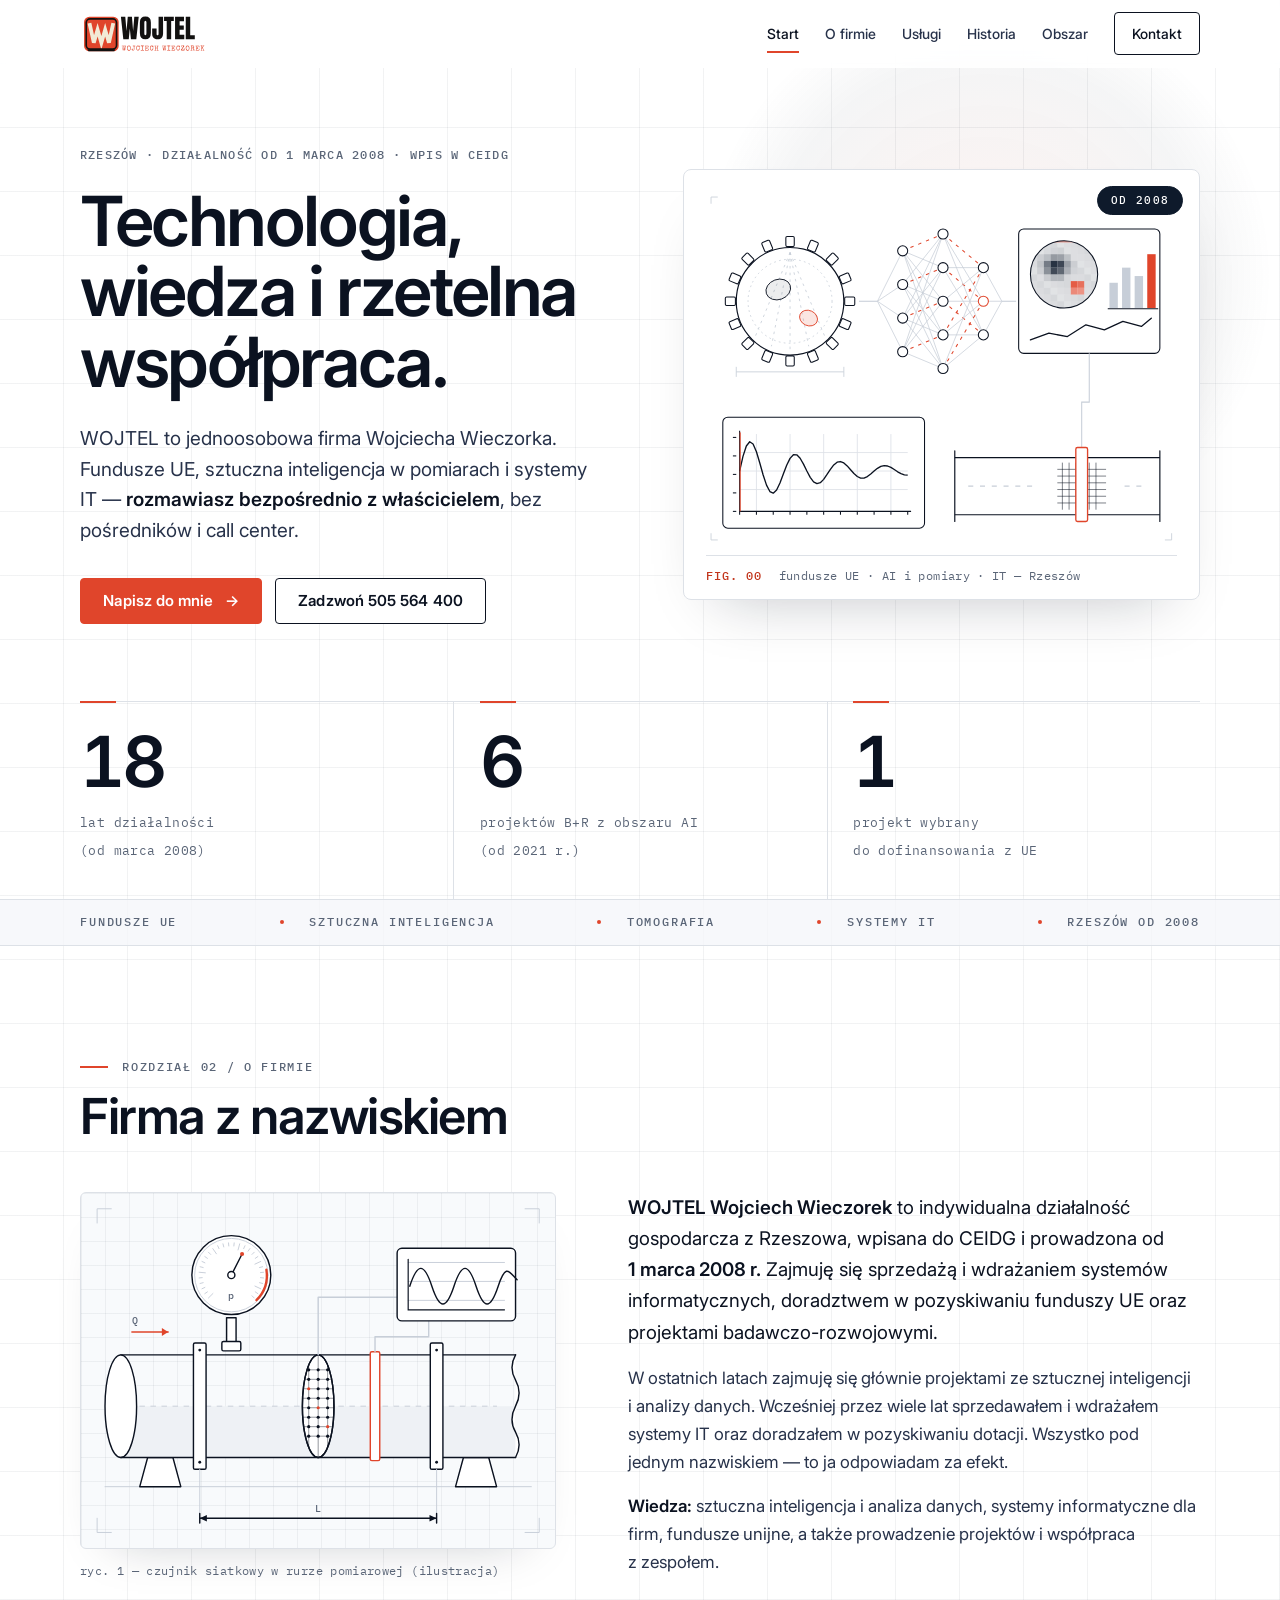
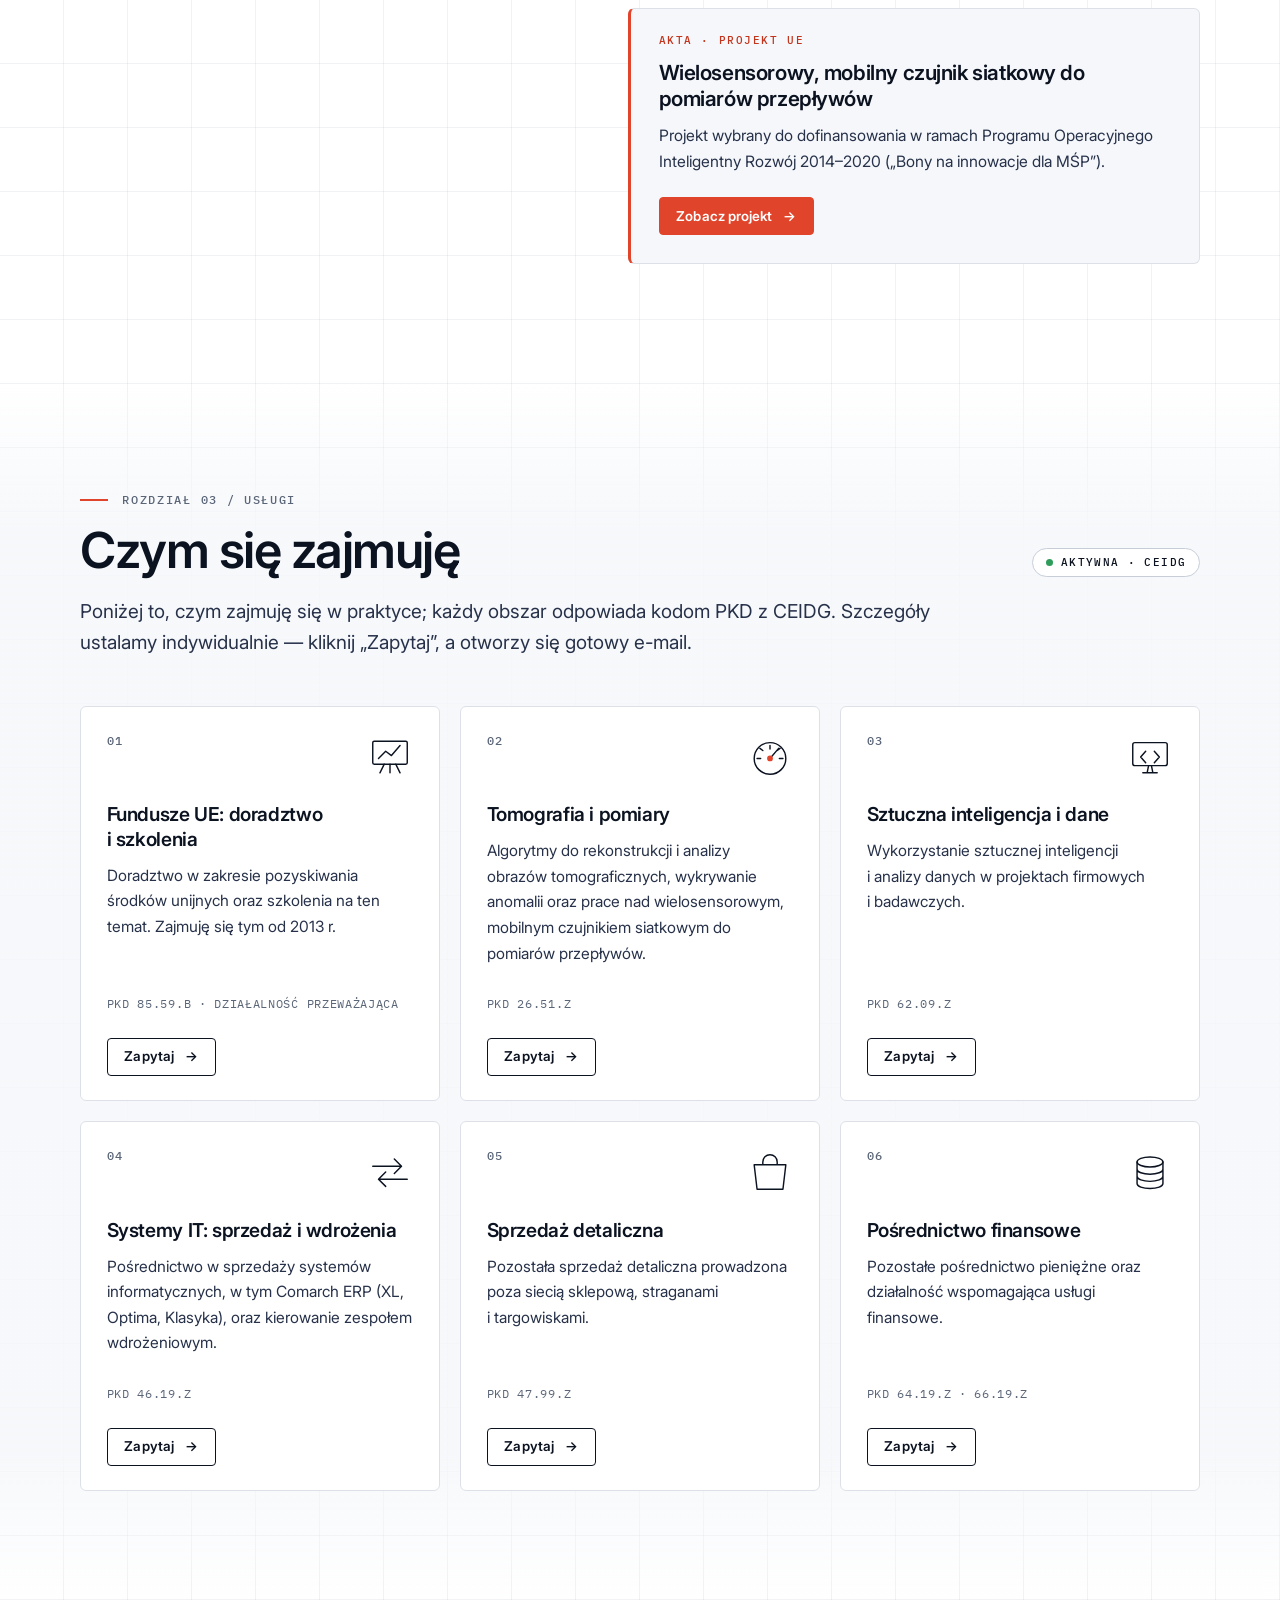
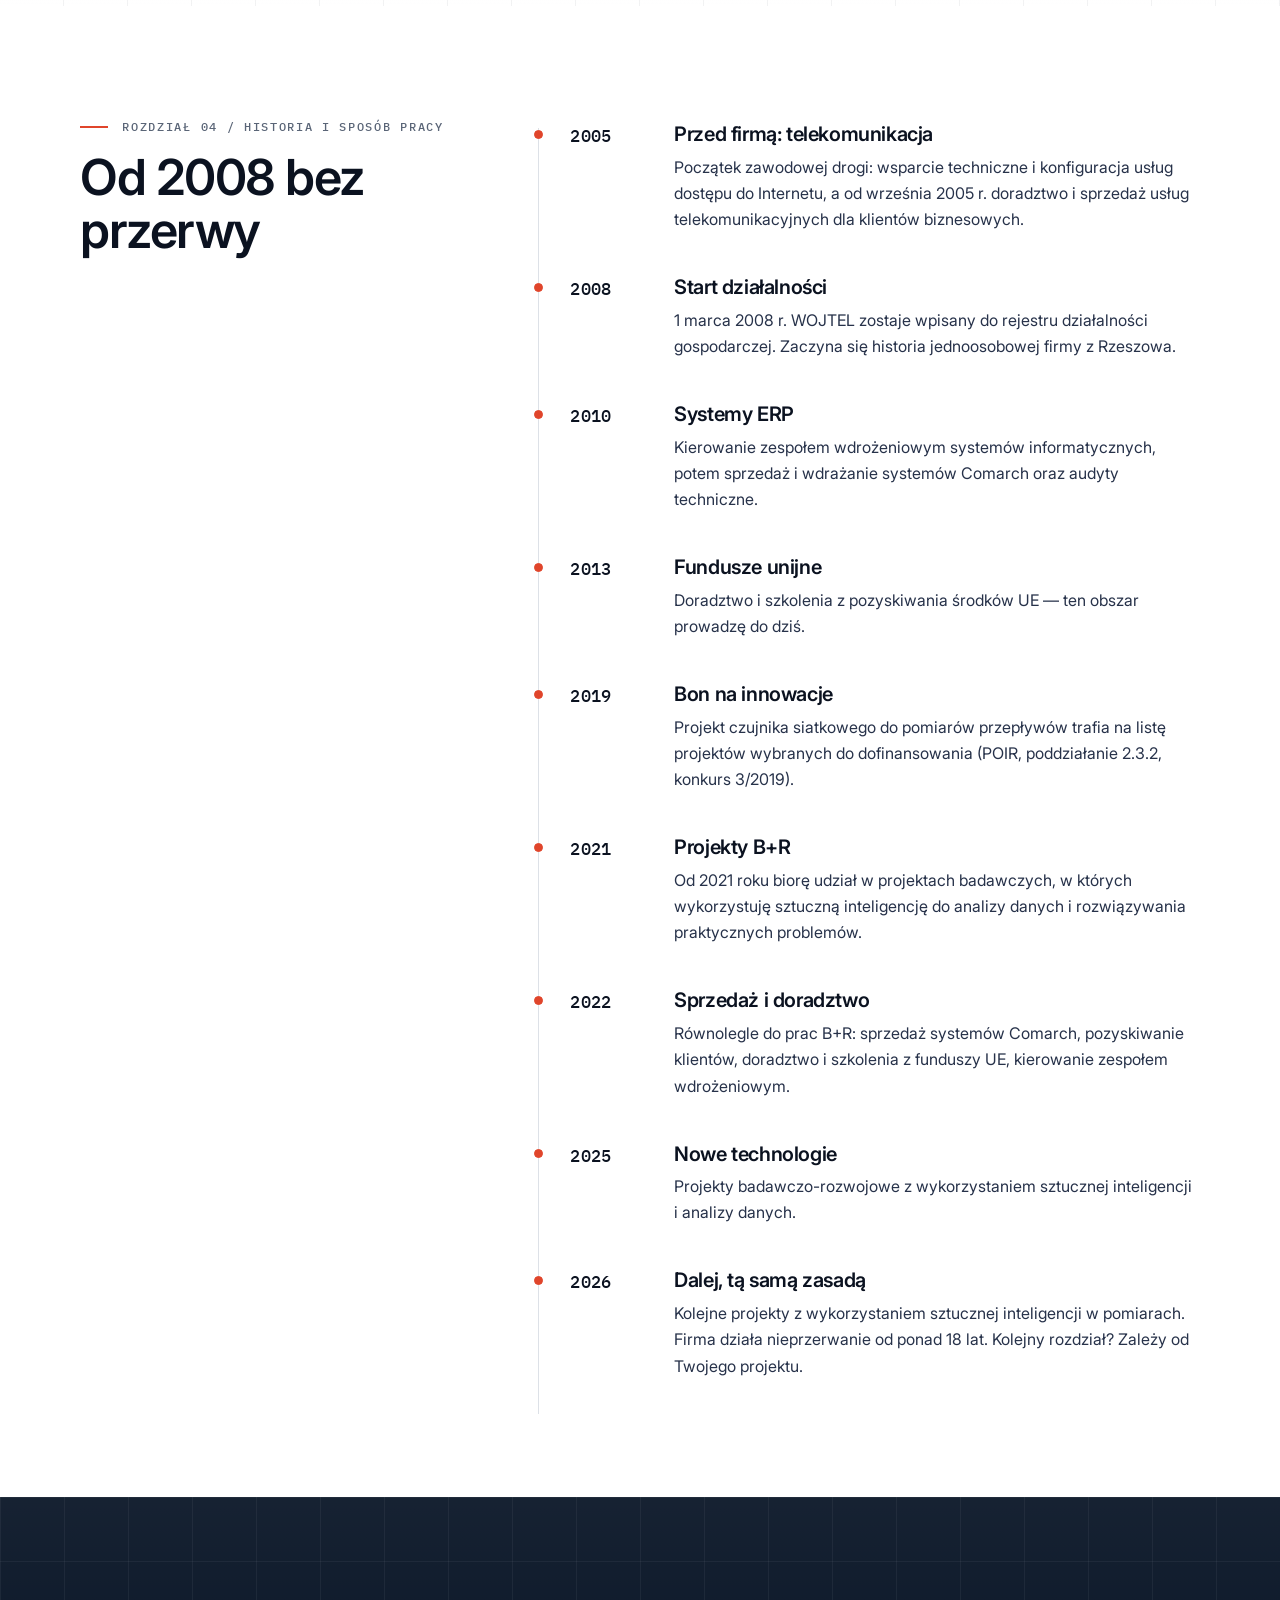
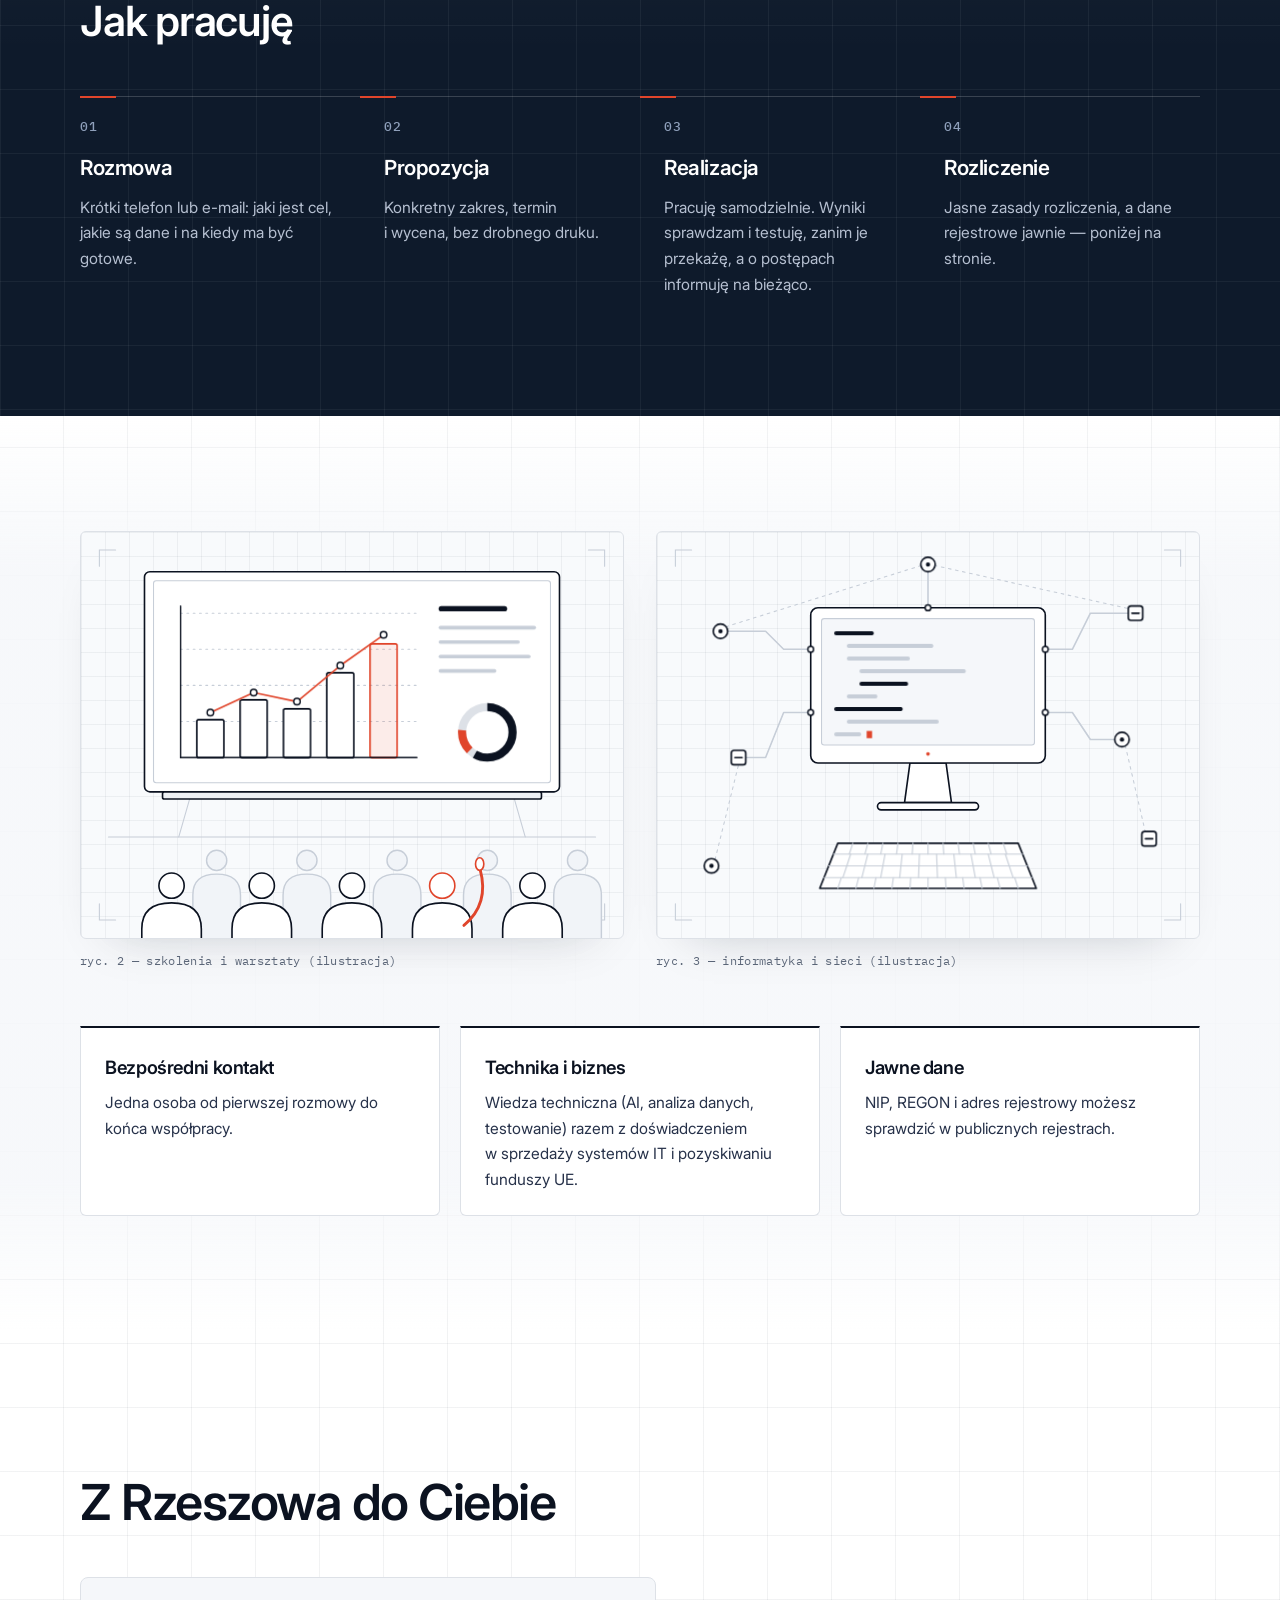
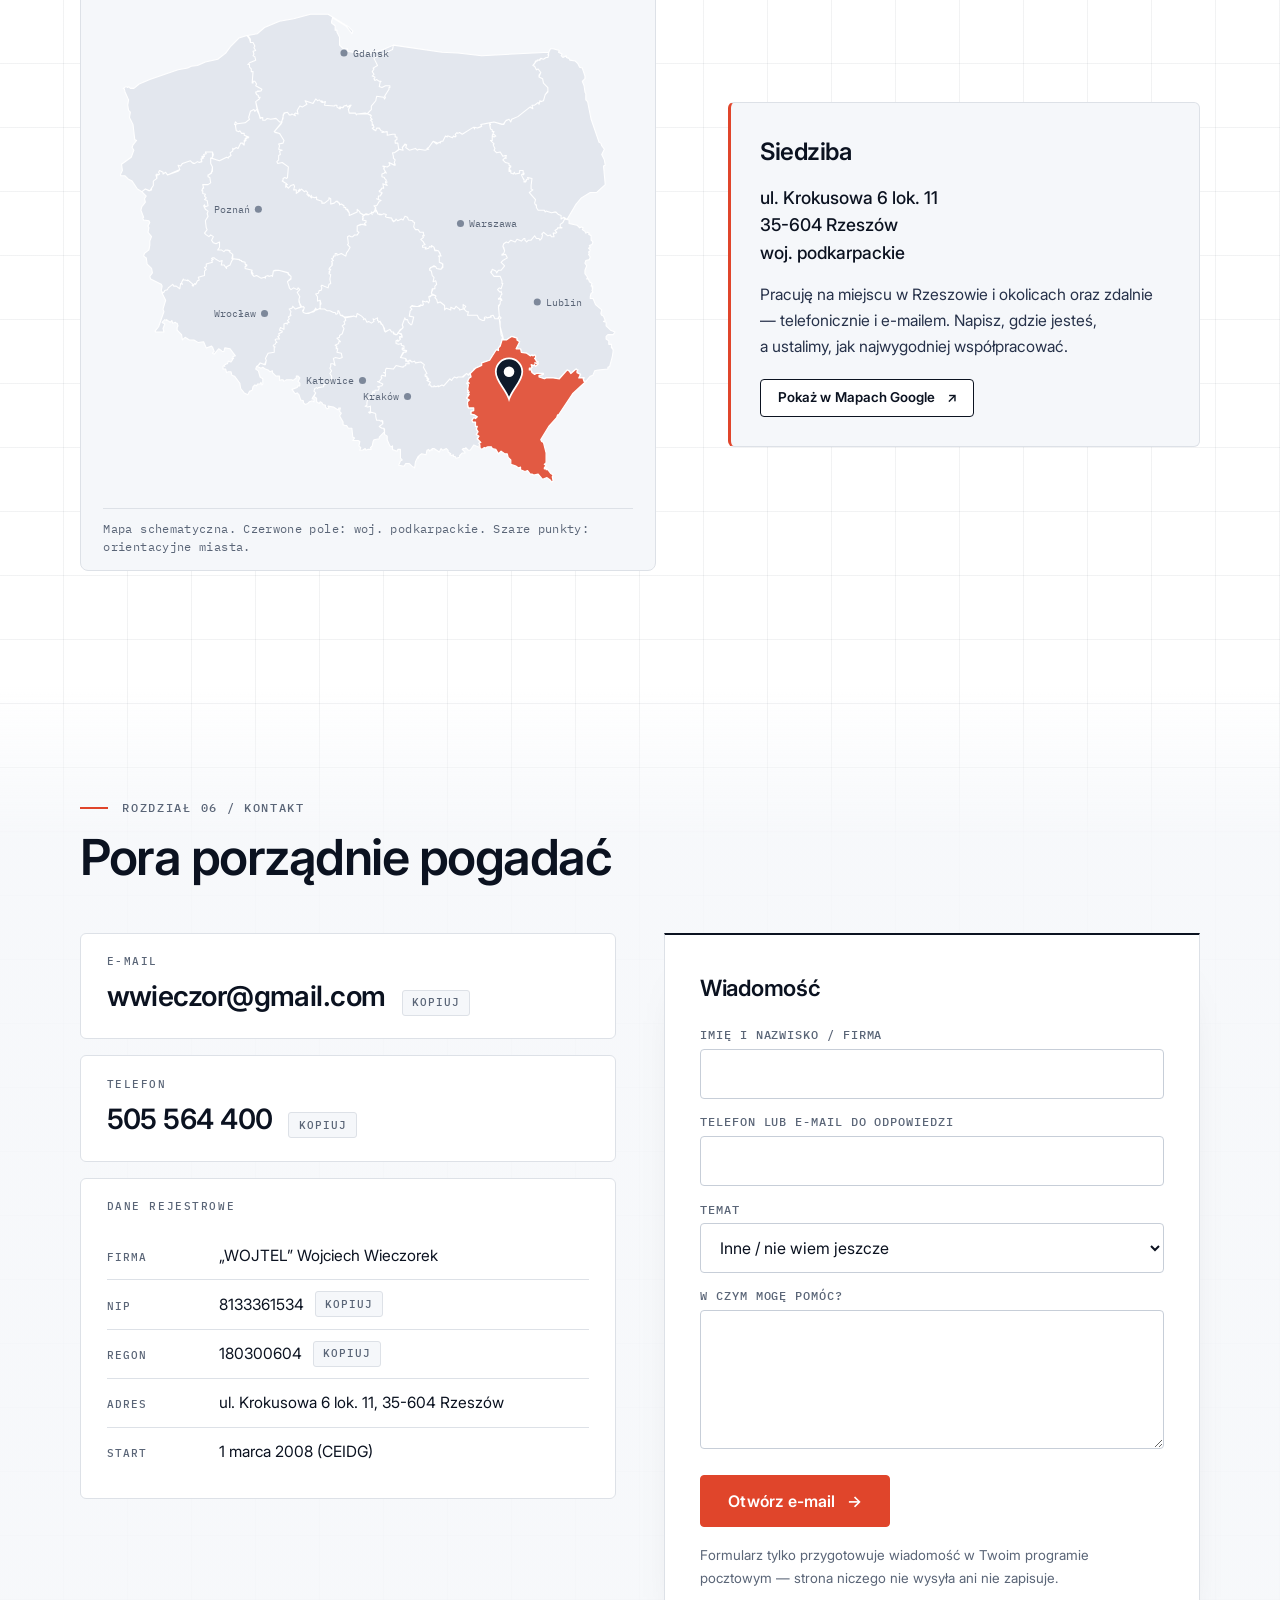
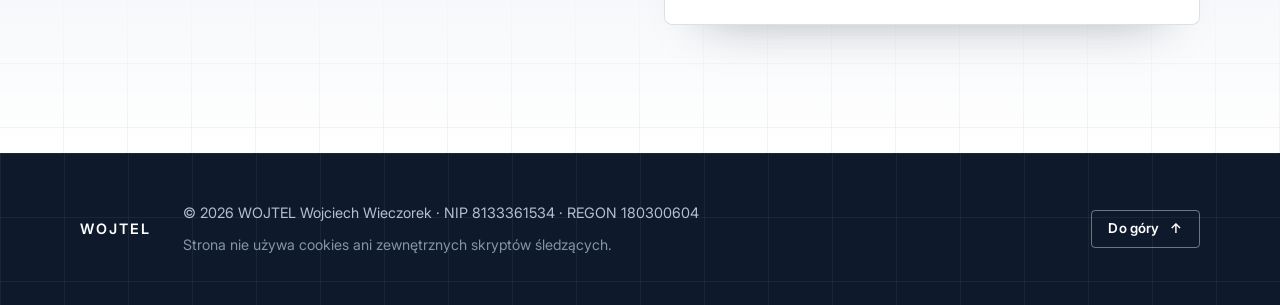
==== commit 4ae73d41: "Podgląd: nowe ilustracje i kratka" ====
--- a/podglad-rd/index.html
+++ b/podglad-rd/index.html
@@ -7,7 +7,6 @@
 <title>WOJTEL Wojciech Wieczorek – fundusze UE, sztuczna inteligencja, systemy IT | Rzeszów</title>
 <meta name="description" content="WOJTEL Wojciech Wieczorek – jednoosobowa firma z Rzeszowa działająca od 2008 roku: doradztwo i szkolenia z funduszy UE, projekty B+R ze sztucznej inteligencji (tomografia, analiza danych), sprzedaż i wdrażanie systemów IT. Napisz lub zadzwoń: 505 564 400.">
 <meta name="author" content="Wojciech Wieczorek">
-<meta name="robots" content="index, follow, max-image-preview:large">
 <meta name="theme-color" content="#0e1a2b">
 <meta name="color-scheme" content="light">
 <!-- PO WDROŻENIU: dodaj <link rel="canonical" href="https://TWOJA-DOMENA.pl/"> oraz zamień og:image / og:url na pełne adresy -->
@@ -363,7 +362,53 @@
     <div class="about__grid">
       <figure class="photo rv">
         <div class="photo__frame">
-          <img src="assets/img/ht-pomiary.webp" width="1200" height="900" loading="lazy" decoding="async" alt="Czarno-biała ilustracja w rastrze: rura pomiarowa z siatkowym czujnikiem przepływu i manometrem">
+          <svg class="ill" viewBox="0 0 600 450" role="img" aria-labelledby="ilTa">
+  <title id="ilTa">Rysunek techniczny: rura pomiarowa z siatkowym czujnikiem przepływu między kołnierzami, manometrem z tarczą i skrzynką z przebiegiem sygnału</title>
+  <defs><clipPath id="ilMesha"><ellipse cx="300" cy="270" rx="20" ry="65"/></clipPath></defs>
+  <g class="h reg"><path d="M20 38V20H38"/><path d="M562 20H580V38"/><path d="M20 412V430H38"/><path d="M580 412V430H562"/></g>
+  <path class="h" d="M30 372H570"/>
+  <path class="o" d="M84 335h32l10 37h-52Z"/><path class="o" d="M484 335h32l10 37h-52Z"/>
+  <path class="fill2" d="M50 270H550V335H50Z"/>
+  <ellipse class="o" cx="50" cy="270" rx="20" ry="65"/>
+  <path class="o draw" pathLength="1" fill="none" d="M50 205H550"/>
+  <path class="o draw" pathLength="1" fill="none" d="M50 335H550"/>
+  <path class="o" fill="#fff" d="M550 205q-9 16 0 32t0 33 0 33 0 32"/>
+  <path class="h flow" d="M74 270H526"/>
+  <circle class="mvx" cx="70" cy="252" r="3"/><circle class="mvx" style="--d:1.4s" cx="70" cy="270" r="3"/><circle class="mvx" style="--d:2.8s" cx="70" cy="288" r="3"/>
+  <rect class="o" x="142" y="190" width="16" height="160" rx="2"/><circle class="fi" cx="150" cy="199" r="1.8"/><circle class="fi" cx="150" cy="341" r="1.8"/><rect class="o" x="442" y="190" width="16" height="160" rx="2"/><circle class="fi" cx="450" cy="199" r="1.8"/><circle class="fi" cx="450" cy="341" r="1.8"/>
+  <g class="gauge">
+    <path class="o" d="M184 158h12v32h-12z"/><rect class="o" x="178" y="188" width="24" height="12" rx="2"/>
+    <circle class="o" cx="190" cy="104" r="50"/>
+    <circle class="h" cx="190" cy="104" r="46.5"/>
+    <path class="h tk" d="M161.0 133.0L166.7 127.3M156.4 127.5L159.7 125.2M152.8 121.3L156.5 119.6M150.4 114.6L154.3 113.6M149.2 107.6L153.1 107.2M149.2 100.4L157.1 101.1M150.4 93.4L154.3 94.4M152.8 86.7L156.5 88.4M156.4 80.5L159.7 82.8M161.0 75.0L163.8 77.8M166.5 70.4L171.1 77.0M172.7 66.8L174.4 70.5M179.4 64.4L180.4 68.3M186.4 63.2L186.8 67.1M193.6 63.2L193.2 67.1M200.6 64.4L198.5 72.1M207.3 66.8L205.6 70.5M213.5 70.4L211.2 73.7M219.0 75.0L216.2 77.8M223.6 80.5L220.3 82.8M227.2 86.7L219.9 90.1M229.6 93.4L225.7 94.4M230.8 100.4L226.9 100.8M230.8 107.6L226.9 107.2M229.6 114.6L225.7 113.6M227.2 121.3L219.9 117.9M223.6 127.5L220.3 125.2M219.0 133.0L216.2 130.2"/>
+    <path class="k r draw" pathLength="1" style="--d:1s;stroke-width:3" d="M234.4 97.0A45 45 0 0 1 221.8 135.8"/>
+    <text class="lab" x="190" y="134" text-anchor="middle">p</text>
+    <g class="needle"><path class="k" d="M190 104L203.6 77.3"/><circle class="fr" cx="203.6" cy="77.3" r="2.6"/></g>
+    <circle class="o" cx="190" cy="104" r="4.5"/>
+  </g>
+  <g class="sensor">
+    <ellipse class="o" cx="300" cy="270" rx="20" ry="65"/>
+    <g clip-path="url(#ilMesha)"><g class="mesh"><path d="M270 224H330"/><path d="M270 236H330"/><path d="M270 248H330"/><path d="M270 260H330"/><path d="M270 272H330"/><path d="M270 284H330"/><path d="M270 296H330"/><path d="M270 308H330"/><path d="M288 200V340"/><path d="M300 200V340"/><path d="M312 200V340"/></g></g>
+    <circle class="nd" cx="288" cy="224" r="2"/><circle class="nd" cx="288" cy="236" r="2"/><circle class="nd red" cx="288" cy="248" r="2"/><circle class="nd" cx="288" cy="260" r="2"/><circle class="nd" cx="288" cy="272" r="2"/><circle class="nd" cx="288" cy="284" r="2"/><circle class="nd" cx="288" cy="296" r="2"/><circle class="nd" cx="288" cy="308" r="2"/><circle class="nd" cx="300" cy="224" r="2"/><circle class="nd" cx="300" cy="236" r="2"/><circle class="nd" cx="300" cy="248" r="2"/><circle class="nd" cx="300" cy="260" r="2"/><circle class="nd red" cx="300" cy="272" r="2"/><circle class="nd" cx="300" cy="284" r="2"/><circle class="nd" cx="300" cy="296" r="2"/><circle class="nd" cx="300" cy="308" r="2"/><circle class="nd" cx="312" cy="224" r="2"/><circle class="nd" cx="312" cy="236" r="2"/><circle class="nd" cx="312" cy="248" r="2"/><circle class="nd" cx="312" cy="260" r="2"/><circle class="nd" cx="312" cy="272" r="2"/><circle class="nd" cx="312" cy="284" r="2"/><circle class="nd red" cx="312" cy="296" r="2"/><circle class="nd" cx="312" cy="308" r="2"/>
+    <ellipse class="k" cx="300" cy="270" rx="20" ry="65"/>
+  </g>
+  <rect class="o red-band" x="366" y="201" width="12" height="138" rx="2" style="stroke:var(--red)"/>
+  <path class="cab" d="M300 205V132H400"/><path class="cab" d="M372 201V182H440V162"/>
+  <circle class="mv" style="offset-path:path('M300 205V132H400');--t:3.6s" r="3"/>
+  <circle class="mv red" style="offset-path:path('M372 201V182H440V162');--t:3.2s;--d:1s" r="3"/>
+  <g class="box">
+    <rect class="o" x="400" y="70" width="150" height="92" rx="6"/>
+    <path class="h" d="M414 88H536M414 112H536M414 136H536"/>
+    <path class="axis" d="M414 84V148H536"/>
+    <path class="k draw" pathLength="1" style="--d:.9s" d="M416 118c10-30 18-30 28 0s18 30 28 0 18-30 28 0 18 30 28 0 14-18 24-8"/>
+    <circle class="mv red" style="offset-path:path('M416 118c10-30 18-30 28 0s18 30 28 0 18-30 28 0 18 30 28 0 14-18 24-8');--t:5s;--d:1.5s" r="3.4"/>
+  </g>
+  <path class="h" d="M150 350V418M450 350V418"/>
+  <path class="k dim" d="M150 412H450M150 406V418M450 406V418"/>
+  <path class="fi" d="M150 412l9-4v8zM450 412l-9-4v8z"/>
+  <text class="lab" x="300" y="404" text-anchor="middle">L</text>
+  <path class="k r" d="M64 176h46"/><path class="fr" d="M110 176l-8-5v10z"/><text class="lab" x="64" y="166">Q</text>
+</svg>
         </div>
         <figcaption class="cap">ryc. 1 &mdash; czujnik siatkowy w rurze pomiarowej (ilustracja)</figcaption>
       </figure>
@@ -521,11 +566,57 @@
   <div class="wrap">
     <div class="duo">
       <figure class="photo rv">
-        <div class="photo__frame"><img src="assets/img/ht-szkolenia.webp" width="1200" height="900" loading="lazy" decoding="async" alt="Czarno-biała ilustracja w rastrze: tablica ze słupkowym wykresem, wskaźnik i sylwetki uczestników szkolenia"></div>
+        <div class="photo__frame"><svg class="ill" viewBox="0 0 600 450" role="img" aria-labelledby="ilTb">
+  <title id="ilTb">Rysunek: tablica prezentacyjna ze słupkowym wykresem i linią trendu, przed nią rząd uczestników szkolenia przedstawionych jako uproszczone sylwetki</title>
+  <g class="h reg"><path d="M20 38V20H38"/><path d="M562 20H580V38"/><path d="M20 412V430H38"/><path d="M580 412V430H562"/></g>
+  <path class="h" d="M120 296l-12 42M480 296l12 42"/>
+  <path class="h" d="M30 338H570"/>
+  <rect class="o" x="70" y="44" width="460" height="244" rx="6"/>
+  <rect class="h" x="80" y="54" width="440" height="224" rx="3"/>
+  <rect class="o fill2" x="90" y="288" width="420" height="8" rx="2"/>
+  <g class="chart">
+    <g class="h dot"><path d="M110 90H372"/><path d="M110 130H372"/><path d="M110 170H372"/><path d="M110 210H372"/></g>
+    <rect class="o bar" style="--k:0" x="128" y="208" width="30" height="42" rx="2"/><rect class="o bar" style="--k:1" x="176" y="186" width="30" height="64" rx="2"/><rect class="o bar" style="--k:2" x="224" y="196" width="30" height="54" rx="2"/><rect class="o bar" style="--k:3" x="272" y="156" width="30" height="94" rx="2"/><rect class="o bar redb" style="--k:4" x="320" y="124" width="30" height="126" rx="2"/>
+    <path class="axis" d="M110 82V250H372"/>
+    <path class="k r draw" pathLength="1" style="--d:1.1s" d="M143 200 L191 178 L239 188 L287 148 L335 114"/>
+    <circle class="pt" cx="143" cy="200" r="3.6"/><circle class="pt" cx="191" cy="178" r="3.6"/><circle class="pt" cx="239" cy="188" r="3.6"/><circle class="pt" cx="287" cy="148" r="3.6"/><circle class="pt" cx="335" cy="114" r="3.6"/>
+    <g class="laser"><circle class="mv red big" style="offset-path:path('M143 200 L191 178 L239 188 L287 148 L335 114');--t:7s;--d:2s" r="5"/></g>
+  </g>
+  <rect class="fi" x="396" y="82" width="76" height="6" rx="3"/>
+  <g class="fg"><rect x="396" y="104" width="108" height="4" rx="2"/><rect x="396" y="120" width="90" height="4" rx="2"/><rect x="396" y="136" width="102" height="4" rx="2"/><rect x="396" y="152" width="64" height="4" rx="2"/></g>
+  <g class="donut">
+    <circle class="ring0" cx="450" cy="222" r="28" pathLength="100"/>
+    <circle class="ring1 draw2" cx="450" cy="222" r="28" pathLength="100" transform="rotate(-90 450 222)"/>
+    <circle class="ring2 draw2" style="--d:1.3s" cx="450" cy="222" r="28" pathLength="100" transform="rotate(-90 450 222)"/>
+  </g>
+  <g class="aud-back"><path class="o2" d="M123.6 480V402.4C123.6 384.8 135.6 379.2 150.0 379.2S176.4 384.8 176.4 402.4V480Z"/><circle class="o2" cx="150" cy="364" r="11.2"/><path class="o2" d="M223.6 480V402.4C223.6 384.8 235.6 379.2 250.0 379.2S276.4 384.8 276.4 402.4V480Z"/><circle class="o2" cx="250" cy="364" r="11.2"/><path class="o2" d="M323.6 480V402.4C323.6 384.8 335.6 379.2 350.0 379.2S376.4 384.8 376.4 402.4V480Z"/><circle class="o2" cx="350" cy="364" r="11.2"/><path class="o2" d="M423.6 480V402.4C423.6 384.8 435.6 379.2 450.0 379.2S476.4 384.8 476.4 402.4V480Z"/><circle class="o2" cx="450" cy="364" r="11.2"/><path class="o2" d="M523.6 480V402.4C523.6 384.8 535.6 379.2 550.0 379.2S576.4 384.8 576.4 402.4V480Z"/><circle class="o2" cx="550" cy="364" r="11.2"/></g>
+  <g class="aud"><path class="o" d="M67.0 480V440.0C67.0 418.0 82.0 411.0 100.0 411.0S133.0 418.0 133.0 440.0V480Z"/><circle class="o" cx="100" cy="392" r="14.0"/><path class="o" d="M167.0 480V440.0C167.0 418.0 182.0 411.0 200.0 411.0S233.0 418.0 233.0 440.0V480Z"/><circle class="o" cx="200" cy="392" r="14.0"/><path class="o" d="M267.0 480V440.0C267.0 418.0 282.0 411.0 300.0 411.0S333.0 418.0 333.0 440.0V480Z"/><circle class="o" cx="300" cy="392" r="14.0"/><path class="o" d="M367.0 480V440.0C367.0 418.0 382.0 411.0 400.0 411.0S433.0 418.0 433.0 440.0V480Z"/><circle class="o headr" cx="400" cy="392" r="14.0"/><path class="o" d="M467.0 480V440.0C467.0 418.0 482.0 411.0 500.0 411.0S533.0 418.0 533.0 440.0V480Z"/><circle class="o" cx="500" cy="392" r="14.0"/><path class="k arm" style="stroke-width:3.2" d="M424 436C446 418 448 396 442 374"/><ellipse class="o handr" cx="441.5" cy="368" rx="4.6" ry="7"/></g>
+</svg></div>
         <figcaption class="cap">ryc. 2 &mdash; szkolenia i&nbsp;warsztaty (ilustracja)</figcaption>
       </figure>
       <figure class="photo rv">
-        <div class="photo__frame"><img src="assets/img/ht-it.webp" width="1200" height="900" loading="lazy" decoding="async" alt="Czarno-biała ilustracja w rastrze: monitor, klawiatura i kable sieciowe"></div>
+        <div class="photo__frame"><svg class="ill" viewBox="0 0 600 450" role="img" aria-labelledby="ilTc">
+  <title id="ilTc">Rysunek: monitor z fragmentem kodu źródłowego i klawiaturą, połączony przewodami z siecią urządzeń i węzłów</title>
+  <g class="h reg"><path d="M20 38V20H38"/><path d="M562 20H580V38"/><path d="M20 412V430H38"/><path d="M580 412V430H562"/></g>
+  <path class="cab" d="M77 110H120L140 130H170"/><path class="cab" d="M97 250H120L140 200H170"/><path class="cab" d="M523 90H480L460 130H430"/><path class="cab" d="M508 230H480L460 200H430"/><path class="cab" d="M300 43V84"/><path class="h dsh" d="M64 363L90 258"/><path class="h dsh" d="M541 333L519 238"/><path class="h dsh" d="M76 105L293 37"/><path class="h dsh" d="M307 37L523 85"/>
+  <circle class="mv red" style="offset-path:path('M77 110H120L140 130H170');--t:3.40s;--d:0.0s" r="3"/><circle class="mv" style="offset-path:path('M97 250H120L140 200H170');--t:3.75s;--d:0.7s" r="3"/><circle class="mv" style="offset-path:path('M523 90H480L460 130H430');--t:4.10s;--d:1.4s" r="3"/><circle class="mv red" style="offset-path:path('M508 230H480L460 200H430');--t:4.45s;--d:2.1s" r="3"/><circle class="mv" style="offset-path:path('M300 43V84');--t:4.80s;--d:2.8s" r="3"/>
+  <g class="mon">
+    <path class="o" d="M280 256L320 256L326 300H274Z"/>
+    <rect class="o" x="244" y="300" width="112" height="8" rx="4"/>
+    <rect class="o" x="170" y="84" width="260" height="172" rx="8"/>
+    <rect class="screen" x="182" y="96" width="236" height="140" rx="3"/>
+    <path class="h" d="M182 102H418" style="opacity:0"/>
+    <rect class="cl fi" style="--k:0" x="196" y="110" width="44" height="4.5" rx="2.2"/><rect class="cl fg" style="--k:1" x="210" y="124" width="96" height="4.5" rx="2.2"/><rect class="cl fg" style="--k:2" x="210" y="138" width="70" height="4.5" rx="2.2"/><rect class="cl fg" style="--k:3" x="224" y="152" width="118" height="4.5" rx="2.2"/><rect class="cl fi" style="--k:4" x="224" y="166" width="54" height="4.5" rx="2.2"/><rect class="cl fg" style="--k:5" x="210" y="180" width="34" height="4.5" rx="2.2"/><rect class="cl fi" style="--k:6" x="196" y="194" width="76" height="4.5" rx="2.2"/><rect class="cl fg" style="--k:7" x="210" y="208" width="102" height="4.5" rx="2.2"/><rect class="cl fg" style="--k:8" x="196" y="222" width="30" height="4.5" rx="2.2"/>
+    <rect class="cur fr" x="232" y="220.5" width="6" height="8"/>
+    <circle class="fr" cx="300" cy="246" r="2"/>
+  </g>
+  <circle class="o port" cx="170" cy="130" r="3.2"/><circle class="o port" cx="170" cy="200" r="3.2"/><circle class="o port" cx="430" cy="130" r="3.2"/><circle class="o port" cx="430" cy="200" r="3.2"/><circle class="o port" cx="300" cy="84" r="3.2"/>
+  <g class="kbd"><path class="o" d="M200.0 345H400.0L420.0 395H180.0Z"/><g class="h kk"><path d="M195.2 357H404.8"/><path d="M190.0 370H410.0"/><path d="M184.8 383H415.2"/><path d="M216.7 345L212.7 357"/><path d="M233.3 345L230.1 357"/><path d="M250.0 345L247.6 357"/><path d="M266.7 345L265.1 357"/><path d="M283.3 345L282.5 357"/><path d="M300.0 345L300.0 357"/><path d="M316.7 345L317.5 357"/><path d="M333.3 345L334.9 357"/><path d="M350.0 345L352.4 357"/><path d="M366.7 345L369.9 357"/><path d="M383.3 345L387.3 357"/><path d="M214.3 357L210.0 370"/><path d="M233.3 357L230.0 370"/><path d="M252.4 357L250.0 370"/><path d="M271.4 357L270.0 370"/><path d="M290.5 357L290.0 370"/><path d="M309.5 357L310.0 370"/><path d="M328.6 357L330.0 370"/><path d="M347.6 357L350.0 370"/><path d="M366.7 357L370.0 370"/><path d="M385.7 357L390.0 370"/><path d="M210.0 370L205.7 383"/><path d="M230.0 370L226.7 383"/><path d="M250.0 370L247.6 383"/><path d="M270.0 370L268.6 383"/><path d="M290.0 370L289.5 383"/><path d="M310.0 370L310.5 383"/><path d="M330.0 370L331.4 383"/><path d="M350.0 370L352.4 383"/><path d="M370.0 370L373.3 383"/><path d="M390.0 370L394.3 383"/><path d="M204.0 383L200.0 395"/><path d="M223.2 383L220.0 395"/><path d="M242.4 383L240.0 395"/><path d="M261.6 383L260.0 395"/><path d="M280.8 383L280.0 395"/><path d="M300.0 383L300.0 395"/><path d="M319.2 383L320.0 395"/><path d="M338.4 383L340.0 395"/><path d="M357.6 383L360.0 395"/><path d="M376.8 383L380.0 395"/><path d="M396.0 383L400.0 395"/></g></g>
+  <g class="nodes">
+    <circle class="o" cx="70" cy="110" r="8"/><circle class="fi" cx="70" cy="110" r="2.4"/><rect class="o" x="82" y="242" width="16" height="16" rx="3"/><path class="k" d="M86 250h8"/><circle class="o" cx="60" cy="370" r="8"/><circle class="fi" cx="60" cy="370" r="2.4"/><rect class="o" x="522" y="82" width="16" height="16" rx="3"/><path class="k" d="M526 90h8"/><circle class="o" cx="515" cy="230" r="8"/><circle class="fi" cx="515" cy="230" r="2.4"/><rect class="o" x="537" y="332" width="16" height="16" rx="3"/><path class="k" d="M541 340h8"/><circle class="o" cx="300" cy="36" r="8"/><circle class="fi" cx="300" cy="36" r="2.4"/>
+    <circle class="pulse" cx="70" cy="110" r="8"/><circle class="pulse" style="--d:1.6s" cx="515" cy="230" r="8"/>
+  </g>
+</svg></div>
         <figcaption class="cap">ryc. 3 &mdash; informatyka i&nbsp;sieci (ilustracja)</figcaption>
       </figure>
     </div>
--- a/podglad-rd/assets/style.css
+++ b/podglad-rd/assets/style.css
@@ -189,7 +189,7 @@
 @media (min-width:900px){.about__grid{grid-template-columns:5fr 6fr;gap:4.5rem}}
 .photo{margin:0}
 @media (min-width:900px){.about .photo{position:sticky;top:calc(var(--hdr) + 2rem)}}
-.photo__frame{overflow:hidden;background:var(--bg2);border:1px solid var(--line);border-radius:6px;aspect-ratio:4/3}
+.photo__frame{overflow:hidden;background-color:#f8fafc;background-image:linear-gradient(rgba(14,26,43,.05) 1px,transparent 1px),linear-gradient(90deg,rgba(14,26,43,.05) 1px,transparent 1px);background-size:24px 24px;border:1px solid var(--line);border-radius:6px;aspect-ratio:4/3;box-shadow:0 24px 48px -34px rgba(11,18,32,.25)}
 .photo__frame img{width:100%;height:100%;object-fit:cover;transition:transform 1.2s var(--ease)}
 .photo:hover .photo__frame img{transform:scale(1.045)}
 .about__txt p{max-width:38em}
@@ -235,7 +235,6 @@
 @media (max-width:560px){.tl__i{grid-template-columns:1fr;gap:.1rem}.tl__yr{line-height:1.5}}
 
 .band--dark{position:relative;background:var(--navy);color:#cfd6e2;padding:clamp(3.5rem,7vw,6rem) 0;overflow:hidden}
-.band--dark::before{content:"";position:absolute;inset:0;background-image:linear-gradient(rgba(255,255,255,.05) 1px,transparent 1px),linear-gradient(90deg,rgba(255,255,255,.05) 1px,transparent 1px);background-size:64px 64px;-webkit-mask-image:linear-gradient(180deg,transparent,#000 40%,transparent);mask-image:linear-gradient(180deg,transparent,#000 40%,transparent)}
 .band--dark .wrap{position:relative}
 .band--dark h3,.band--dark h4{color:#fff}
 .sub{font-size:clamp(1.8rem,3.4vw,2.6rem);letter-spacing:-.03em;margin-bottom:2.5rem}
@@ -375,3 +374,87 @@
   .js .rv{opacity:1;transform:none}
   .meter i{transform:scaleX(1)}
 }
+
+/* ===== SITE-WIDE KRATKA (delikatna siatka, jedno ciągłe tło) ===== */
+:root{--grid:rgba(14,26,43,.055);--grid-d:rgba(255,255,255,.05);--gs:64px;
+  --band:linear-gradient(180deg,rgba(245,247,250,0) 0,rgba(245,247,250,.84) 150px,rgba(245,247,250,.84) calc(100% - 150px),rgba(245,247,250,0) 100%)}
+body{background-color:#fff;background-image:linear-gradient(var(--grid) 1px,transparent 1px),linear-gradient(90deg,var(--grid) 1px,transparent 1px);background-size:var(--gs) var(--gs);background-position:-1px -1px}
+.hero,.pj-head,.about,.area,.pj-logos{background:transparent}
+.hero::before,.pj-head::before{display:none}
+.services,.why-sec,.contact,.pj-about{background:var(--band);border-top:0;border-bottom:0;border-block:0}
+.strip{background:rgba(245,247,250,.8)}
+.band--dark,.foot{background-color:var(--navy);background-image:linear-gradient(var(--grid-d) 1px,transparent 1px),linear-gradient(90deg,var(--grid-d) 1px,transparent 1px);background-size:var(--gs) var(--gs)}
+.band--dark{background-image:linear-gradient(var(--grid-d) 1px,transparent 1px),linear-gradient(90deg,var(--grid-d) 1px,transparent 1px),linear-gradient(180deg,rgba(255,255,255,.035),transparent 30%);background-size:64px 64px,64px 64px,100% 100%}
+.hdr{background:rgba(255,255,255,.9)}
+
+/* ===== ILUSTRACJE (ryc. 1–3) ===== */
+.photo__frame .ill{width:100%;height:100%;transition:transform 1.2s var(--ease);transform-origin:50% 50%}
+.photo:hover .photo__frame .ill{transform:scale(1.04)}
+.ill .o{fill:#fff;stroke:var(--ink);stroke-width:1.8;stroke-linejoin:round;stroke-linecap:round}
+.ill .o2{fill:#f1f4f8;stroke:var(--line-2);stroke-width:1.6;stroke-linejoin:round}
+.ill .fill2{fill:#eef1f5}
+.ill .h{fill:none;stroke:var(--line-2);stroke-width:1.2;stroke-linecap:round}
+.ill .dsh{stroke-dasharray:3 5}
+.ill .dot path{stroke-dasharray:2 5}
+.ill .k{fill:none;stroke:var(--ink);stroke-width:1.8;stroke-linecap:round;stroke-linejoin:round}
+.ill .axis{fill:none;stroke:var(--ink);stroke-width:1.5;stroke-linecap:round}
+.ill .r{stroke:var(--red)}
+.ill .fr,.ill .red{fill:var(--red)}
+.ill .fi{fill:var(--ink)}
+.ill .fg rect,.ill .fg{fill:var(--line-2)}
+.ill .cab{fill:none;stroke:var(--line-2);stroke-width:1.8;stroke-linecap:round;stroke-linejoin:round}
+.ill .lab{font:500 13px var(--m);fill:var(--mut);letter-spacing:.06em}
+.ill .flow{stroke-dasharray:6 8}
+.ill .nd{fill:var(--ink)}.ill .nd.red{fill:var(--red)}
+.ill .mesh path{fill:none;stroke:var(--ink);stroke-width:1;opacity:.55}
+.ill .redb{stroke:var(--red);fill:rgba(224,69,43,.1)}
+.ill .pt{fill:#fff;stroke:var(--ink);stroke-width:1.6}
+.ill .screen{fill:#f5f7fa;stroke:var(--line-2);stroke-width:1.2}
+.ill .headr{stroke:var(--red)}.ill .handr{stroke:var(--red)}
+.ill .arm{stroke:var(--red)}
+.ill .ring0{fill:none;stroke:var(--line);stroke-width:9}
+.ill .ring1{fill:none;stroke:var(--ink);stroke-width:9;stroke-dasharray:58 100}
+.ill .ring2{fill:none;stroke:var(--red);stroke-width:9;stroke-dasharray:14 100;stroke-dashoffset:-62}
+.ill .port{stroke-width:1.6}
+.ill .pulse{fill:none;stroke:var(--red);stroke-width:1.4;opacity:0}
+.ill .mv,.ill .mvx{display:none}
+.ill .mv{fill:var(--ink)}.ill .mv.red,.ill .mvx{fill:var(--red)}
+.ill .mv.big{stroke:#fff;stroke-width:1.5}
+@media (prefers-reduced-motion:no-preference){
+  .js .ill .draw{stroke-dasharray:1;stroke-dashoffset:1}
+  .js .in .ill .draw{animation:draw 2.4s var(--ease) var(--d,.3s) forwards}
+  .js .ill .draw2{stroke-dasharray:0 100}
+  .js .in .ill .ring1{animation:ringA 1.6s var(--ease) .5s forwards}
+  .js .in .ill .ring2{animation:ringB .8s var(--ease) 1.7s forwards}
+  .js .ill .bar{transform-box:fill-box;transform-origin:50% 100%;transform:scaleY(0)}
+  .js .in .ill .bar{animation:grow .9s var(--ease) calc(.35s + var(--k)*.12s) forwards}
+  .js .ill .cl{transform-box:fill-box;transform-origin:0 50%;transform:scaleX(0)}
+  .js .in .ill .cl{animation:typeX .7s var(--ease) calc(.3s + var(--k)*.16s) forwards}
+  .ill .cur{animation:blink 1.1s steps(1) infinite}
+  .ill .flow{animation:dash 3s linear infinite}
+  .ill .needle{transform-origin:190px 104px;animation:sway 5s ease-in-out infinite}
+  .ill .arm,.ill .handr{animation:hand 6s ease-in-out infinite}
+  .ill .mesh{animation:meshA 6s ease-in-out infinite}
+  .ill .mvx{display:block;animation:slideX 5s linear infinite var(--d,0s);opacity:0}
+  .ill .pulse{transform-box:fill-box;transform-origin:center;animation:pulseA 3.2s ease-out infinite var(--d,0s)}
+  .ill .nd.red{animation:ndp 2.4s ease-in-out infinite}
+  .ill .red-band{animation:bandA 4s ease-in-out infinite}
+  @supports (offset-path:path('M0 0')){
+    .ill .mv{display:block;offset-rotate:0deg;opacity:0;animation:mvA var(--t,5s) linear infinite var(--d,0s)}
+    .ill .mv.big{animation-timing-function:ease-in-out;animation-direction:alternate;animation-name:mvB}
+  }
+}
+@keyframes grow{to{transform:scaleY(1)}}
+@keyframes typeX{to{transform:scaleX(1)}}
+@keyframes ringA{to{stroke-dasharray:58 100}}
+@keyframes ringB{to{stroke-dasharray:14 100}}
+@keyframes blink{0%,55%{opacity:1}56%,100%{opacity:0}}
+@keyframes sway{0%,100%{transform:rotate(-7deg)}50%{transform:rotate(7deg)}}
+@keyframes hand{0%,100%{transform:translateY(0)}50%{transform:translateY(-4px)}}
+@keyframes meshA{0%,100%{opacity:1}50%{opacity:.55}}
+@keyframes slideX{0%{transform:translateX(0);opacity:0}8%,88%{opacity:.9}100%{transform:translateX(480px);opacity:0}}
+@keyframes pulseA{0%{transform:scale(1);opacity:.7}70%,100%{transform:scale(2.6);opacity:0}}
+@keyframes ndp{0%,100%{opacity:1}50%{opacity:.35}}
+@keyframes bandA{0%,100%{fill:#fff}50%{fill:rgba(224,69,43,.14)}}
+@keyframes mvA{0%{offset-distance:0%;opacity:0}8%{opacity:1}92%{opacity:1}100%{offset-distance:100%;opacity:0}}
+@keyframes mvB{0%{offset-distance:0%;opacity:1}100%{offset-distance:100%;opacity:1}}
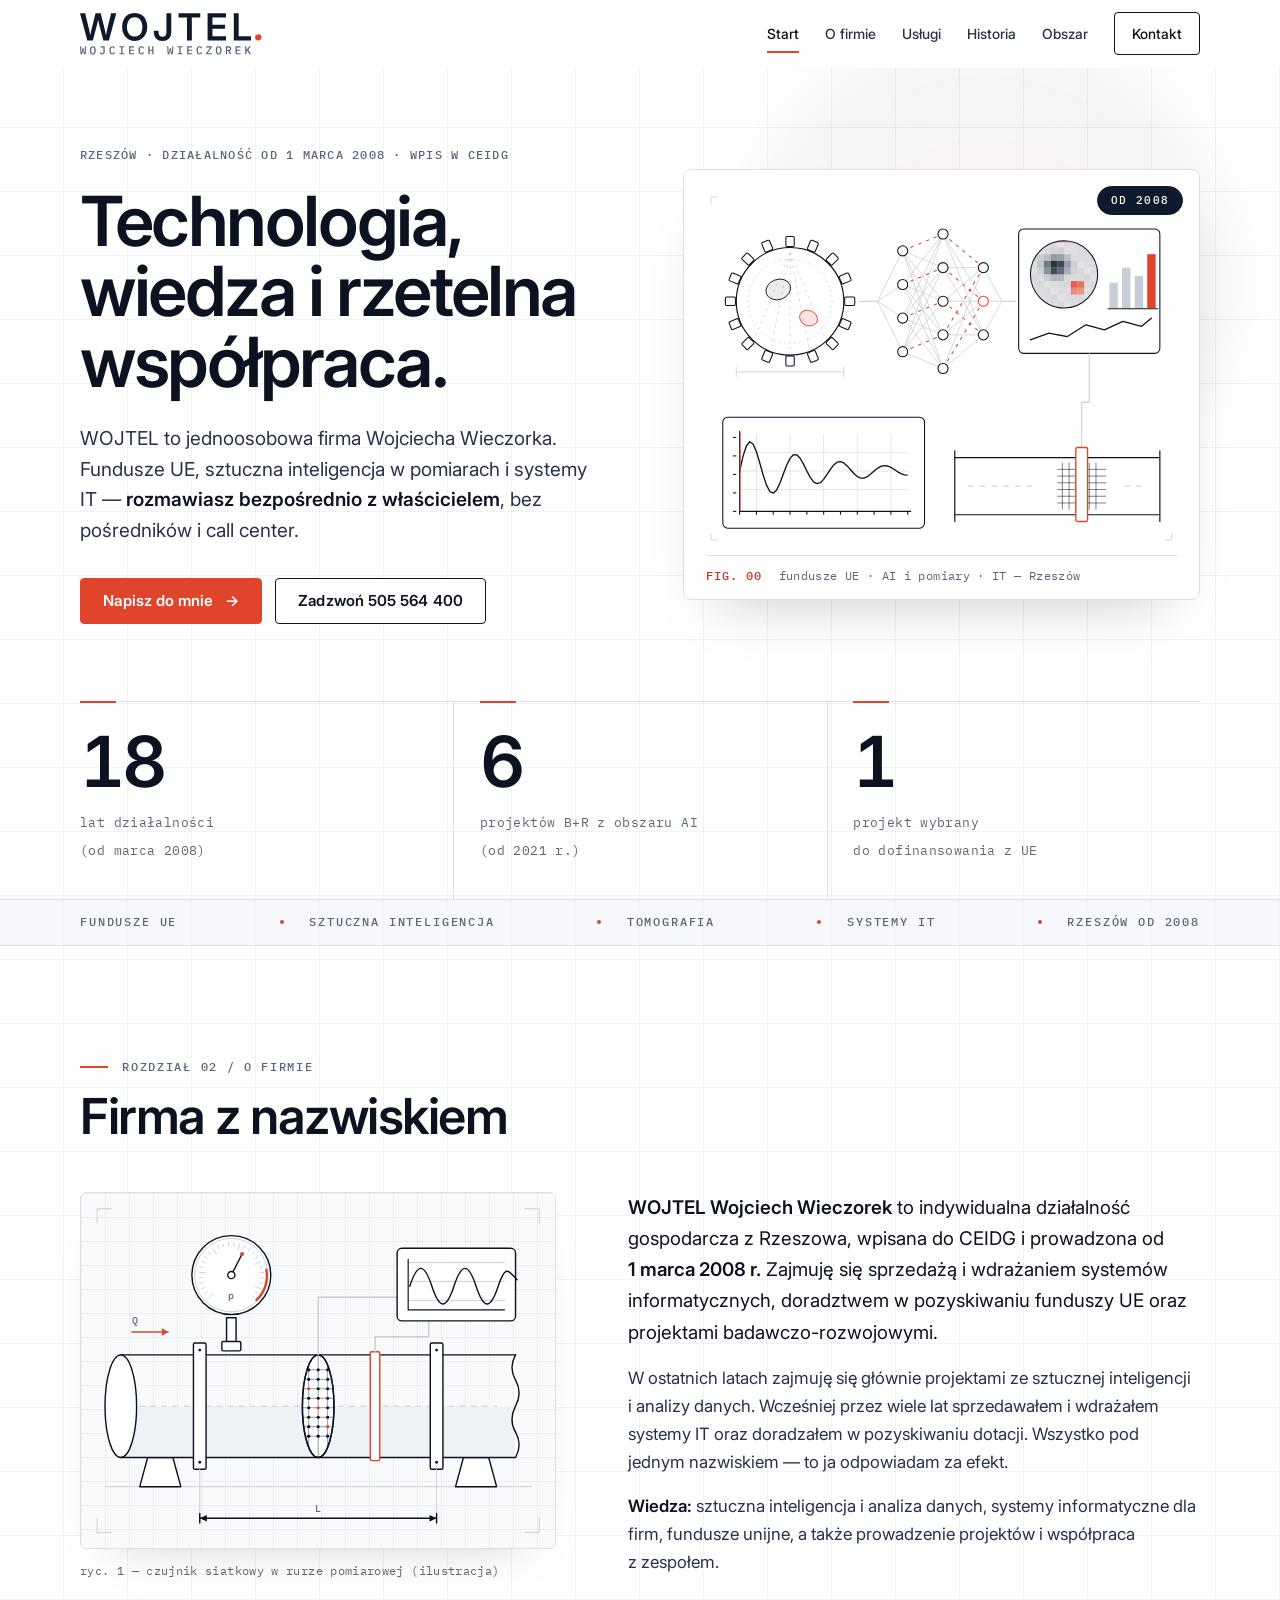
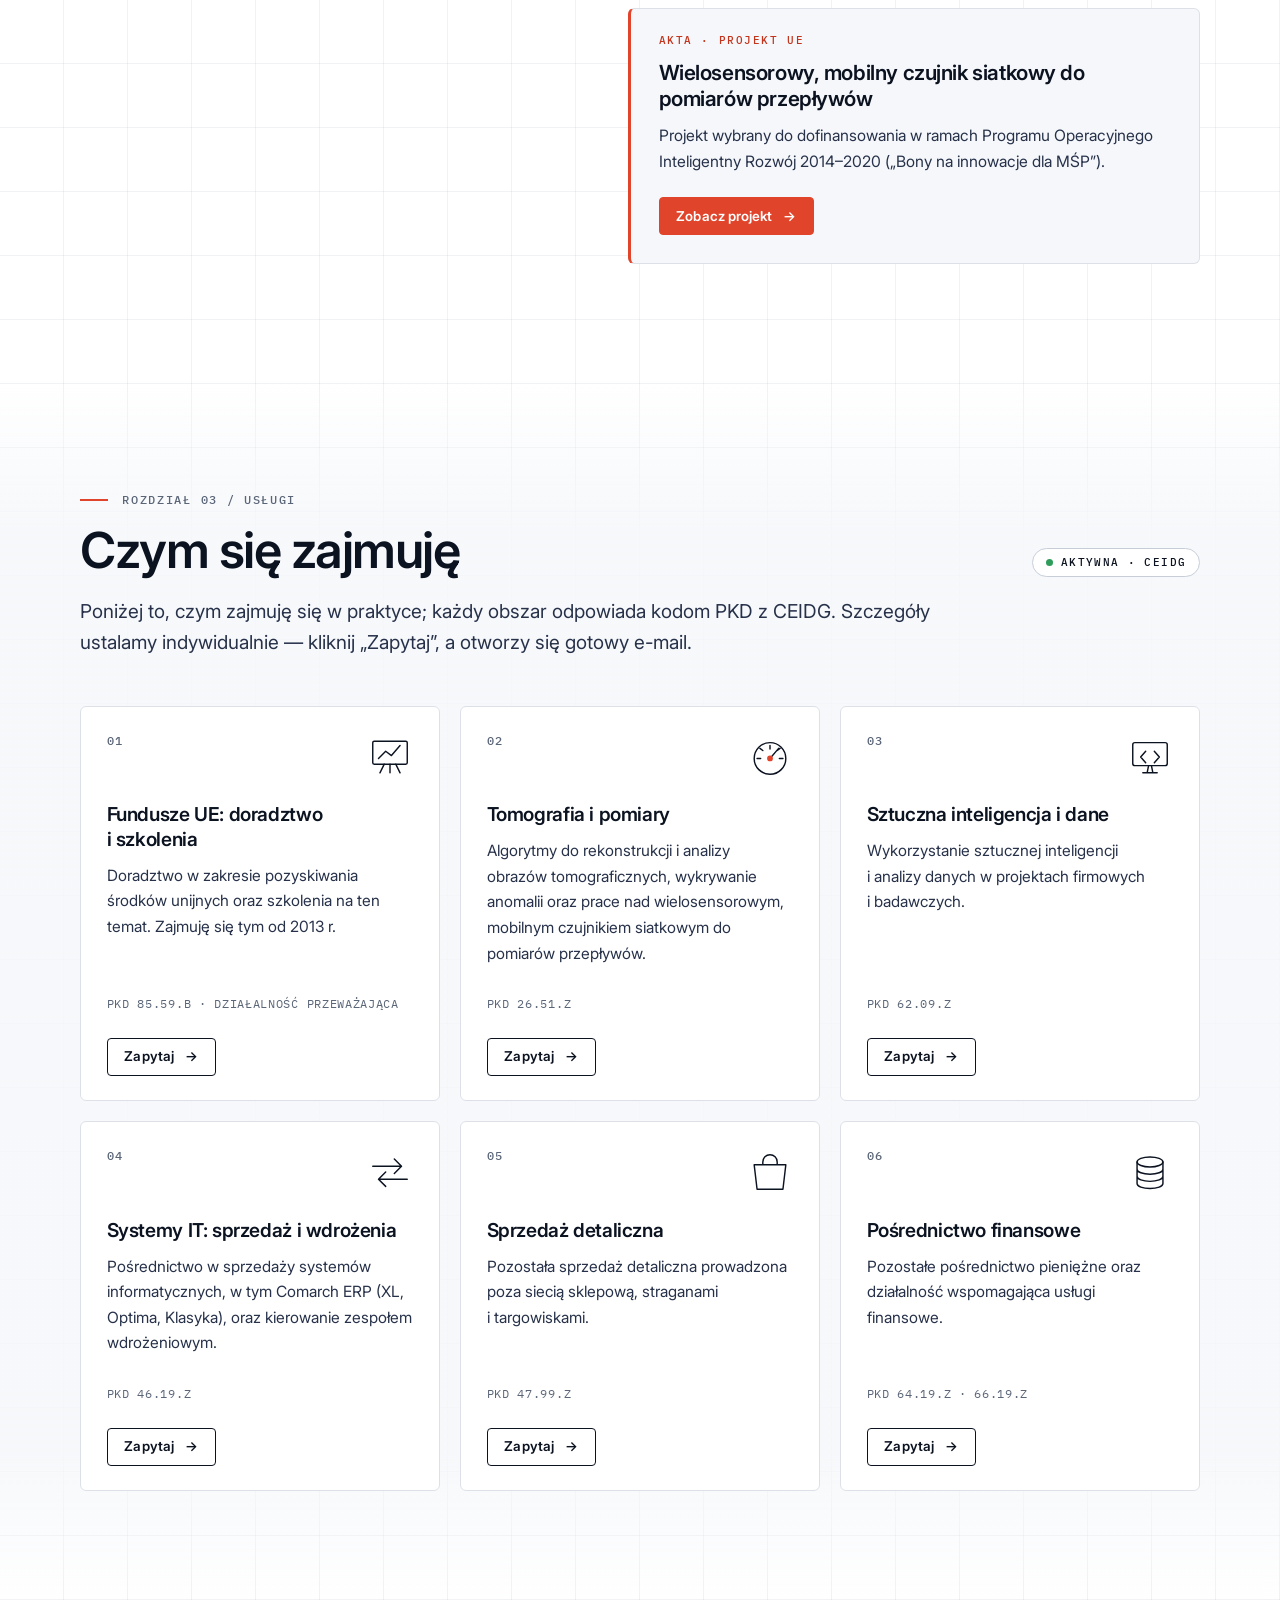
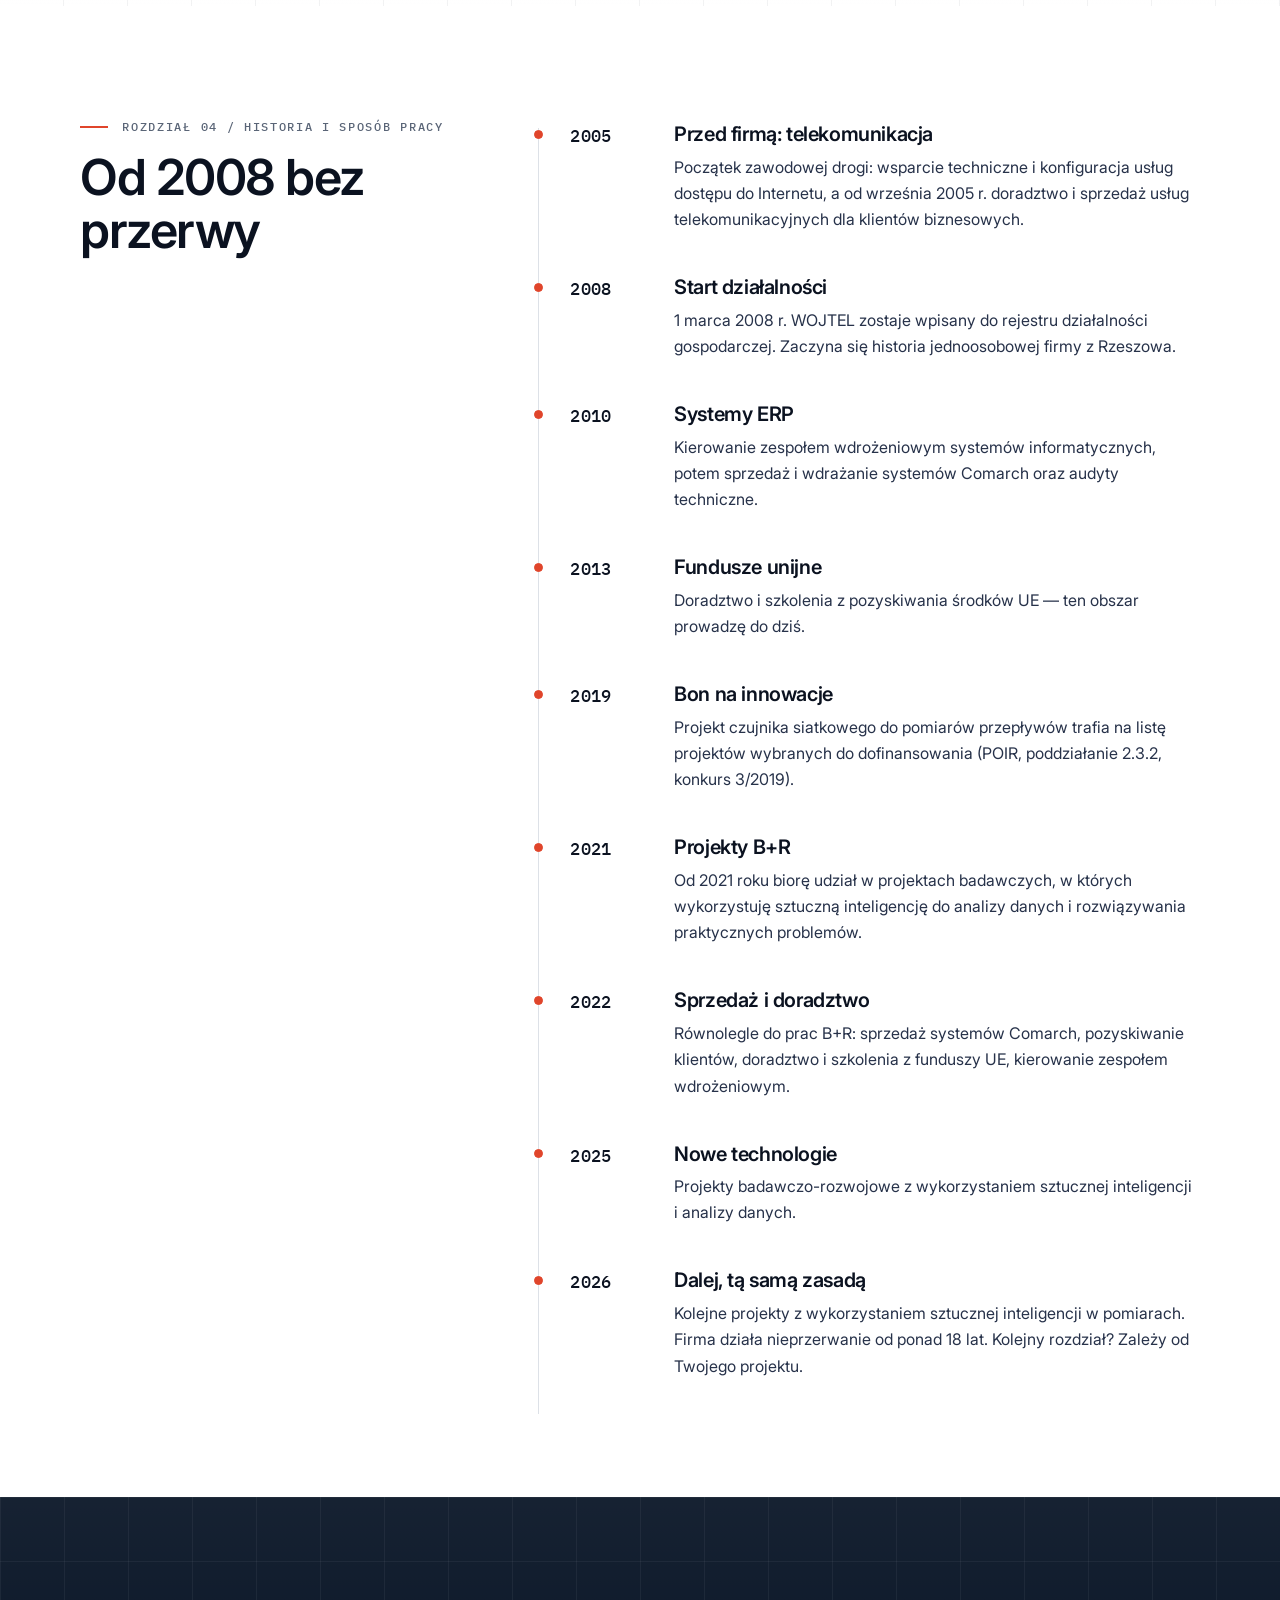
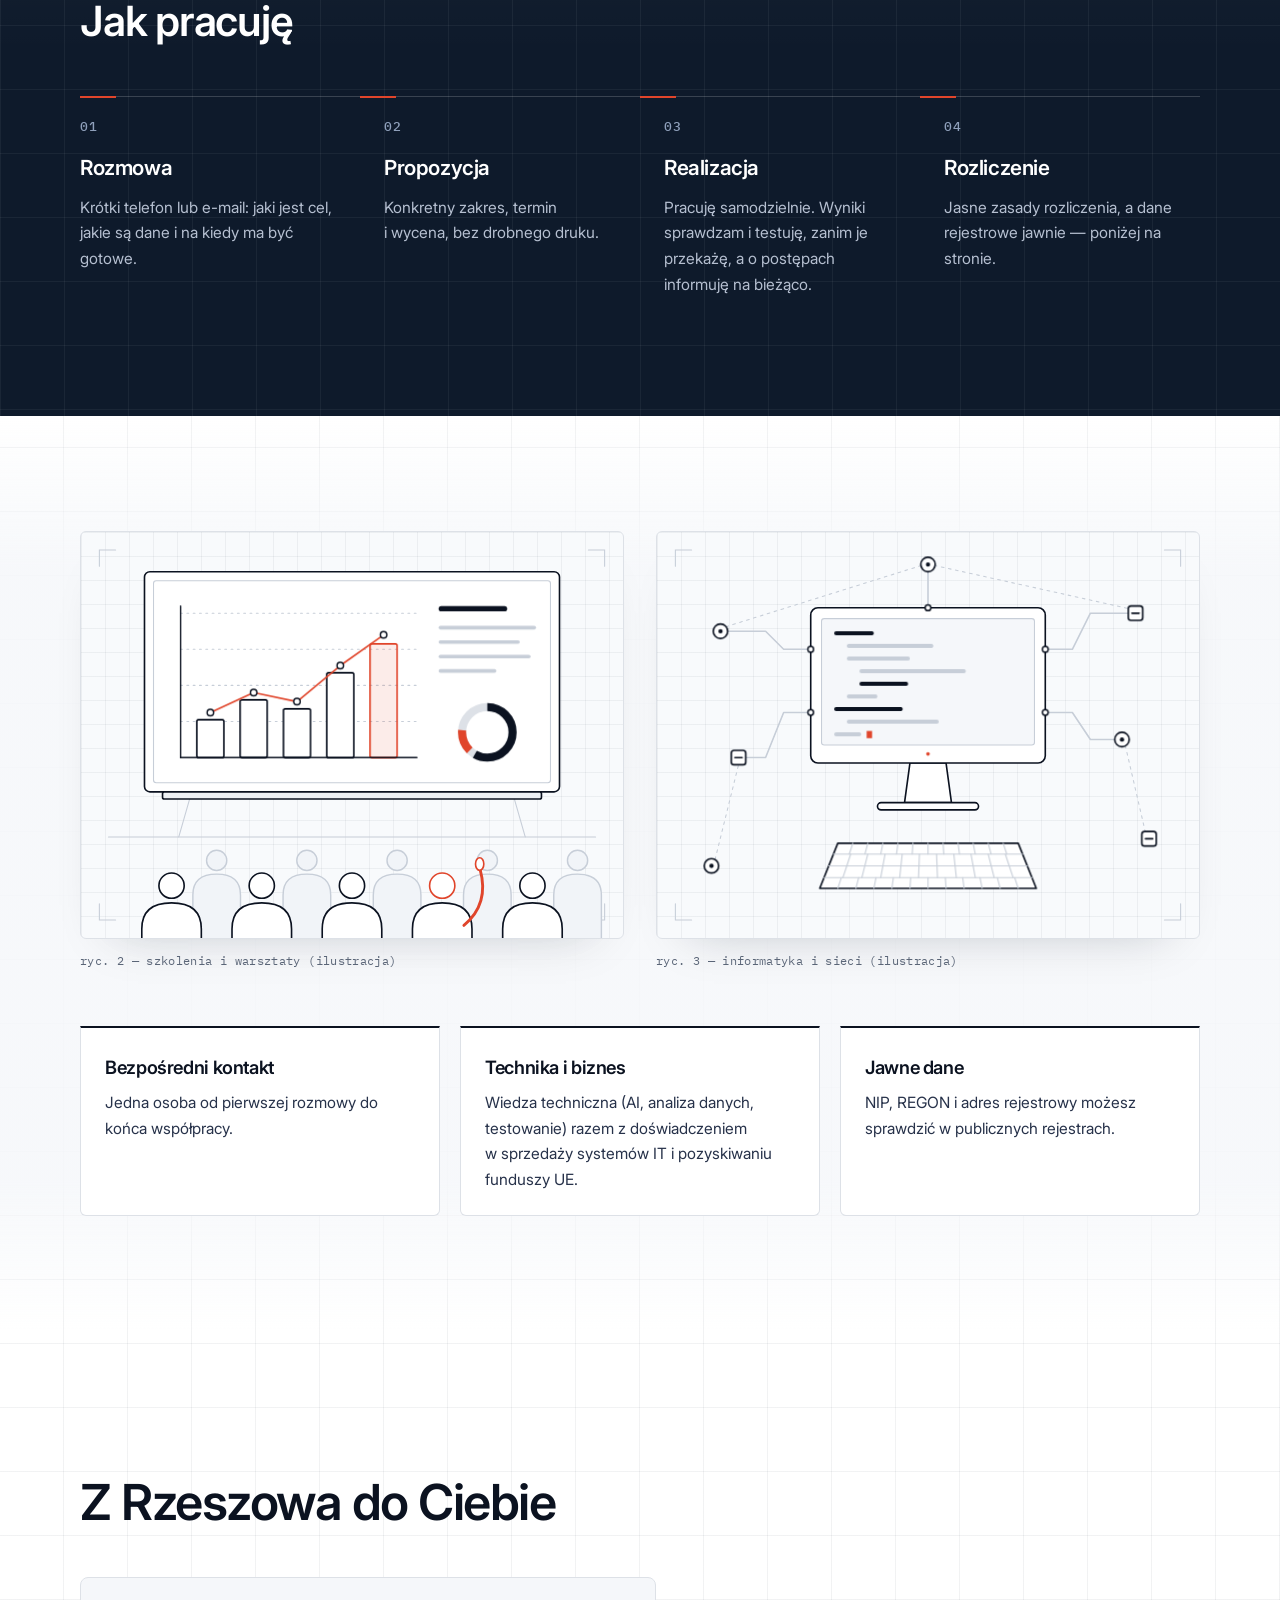
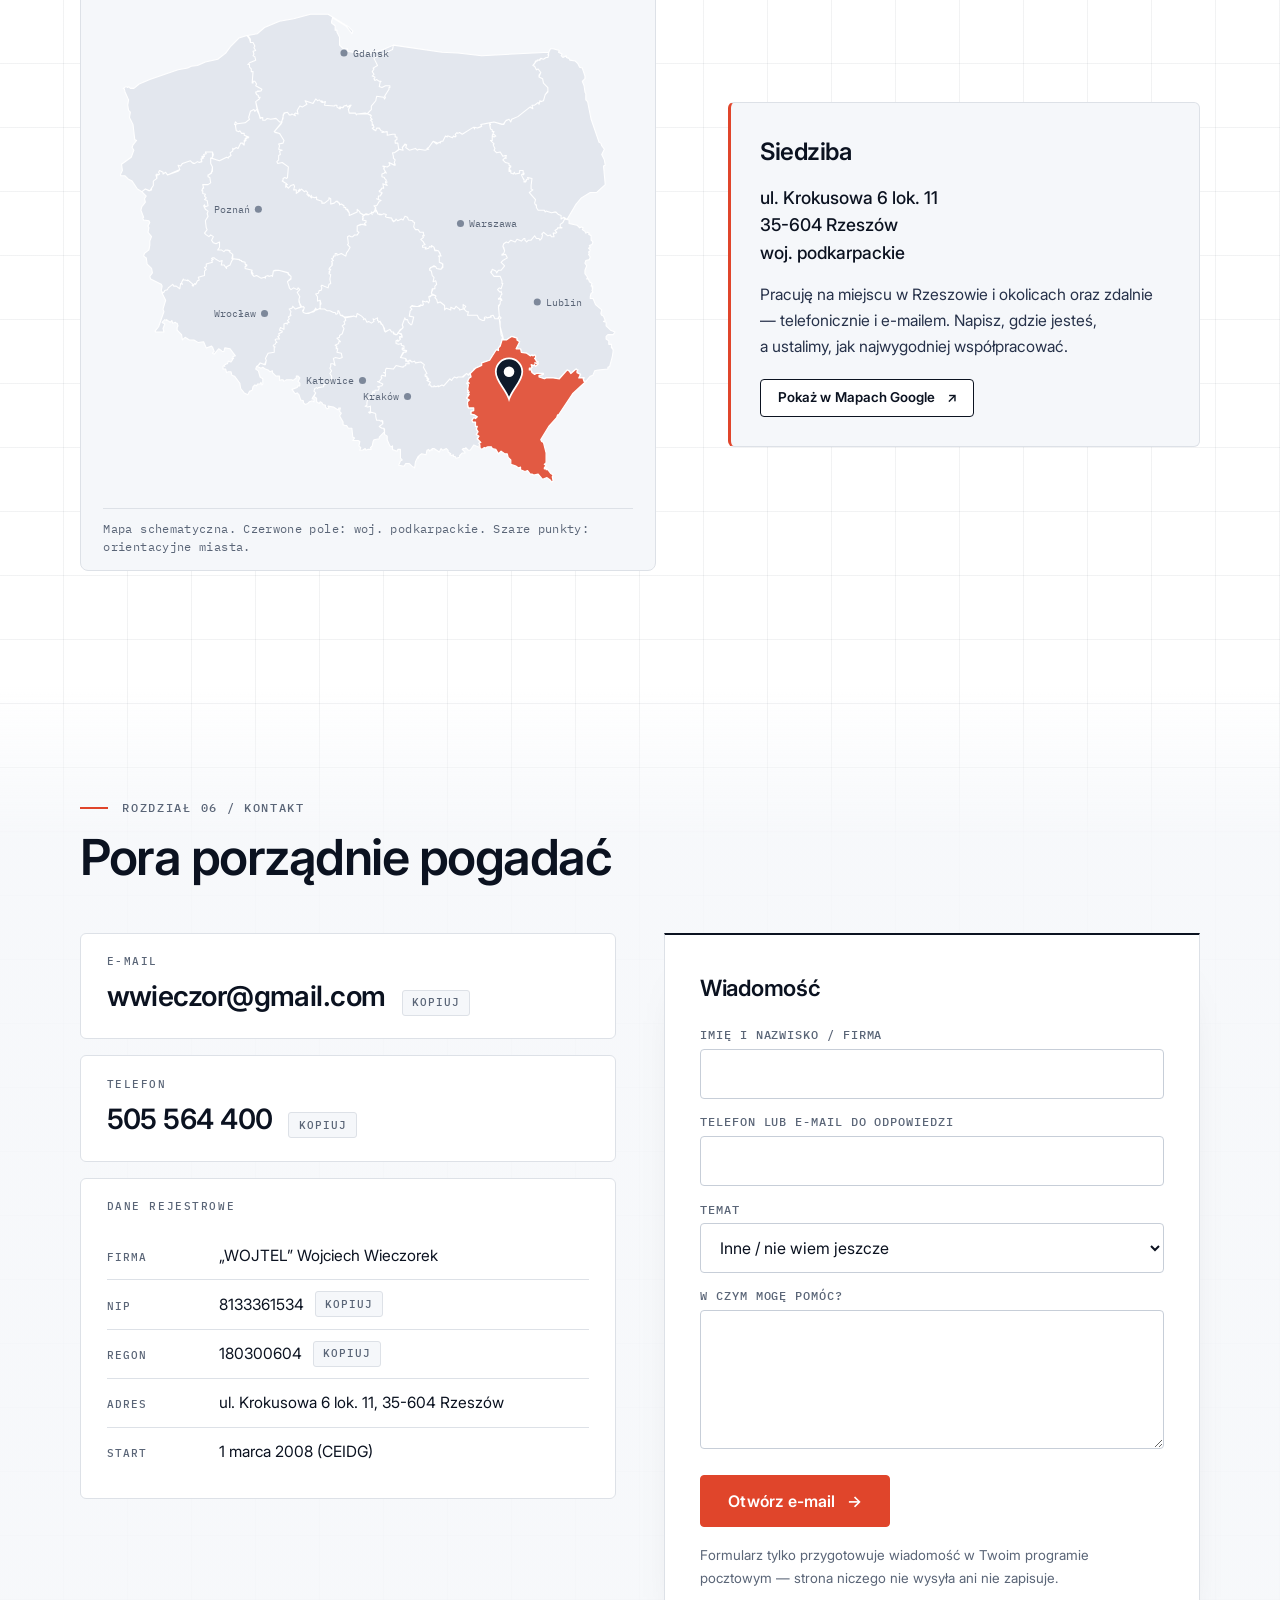
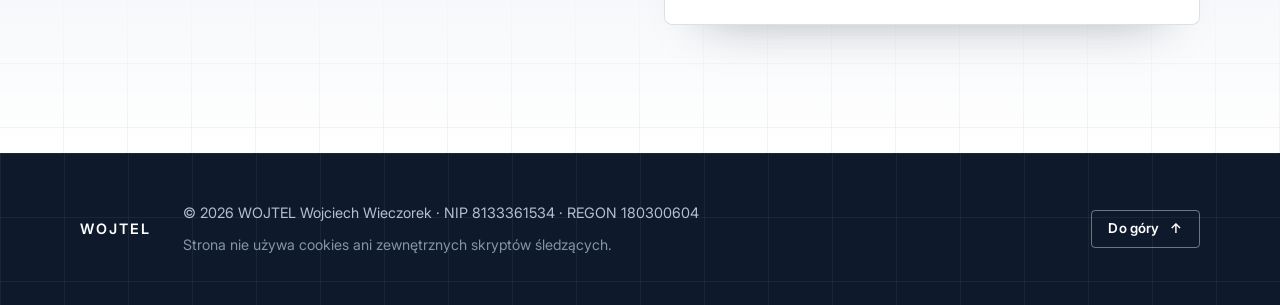
==== commit 6a79e28a: "Podgląd: logo B" ====
--- a/podglad-rd/index.html
+++ b/podglad-rd/index.html
@@ -7,6 +7,7 @@
 <title>WOJTEL Wojciech Wieczorek – fundusze UE, sztuczna inteligencja, systemy IT | Rzeszów</title>
 <meta name="description" content="WOJTEL Wojciech Wieczorek – jednoosobowa firma z Rzeszowa działająca od 2008 roku: doradztwo i szkolenia z funduszy UE, projekty B+R ze sztucznej inteligencji (tomografia, analiza danych), sprzedaż i wdrażanie systemów IT. Napisz lub zadzwoń: 505 564 400.">
 <meta name="author" content="Wojciech Wieczorek">
+
 <meta name="theme-color" content="#0e1a2b">
 <meta name="color-scheme" content="light">
 <!-- PO WDROŻENIU: dodaj <link rel="canonical" href="https://TWOJA-DOMENA.pl/"> oraz zamień og:image / og:url na pełne adresy -->
@@ -86,7 +87,7 @@
 
 <header class="hdr" id="top">
   <div class="wrap hdr__in">
-    <a class="hdr__logo" href="index.html#start" aria-label="WOJTEL Wojciech Wieczorek – strona główna"><img src="assets/img/wojtel-logo.svg" alt="WOJTEL Wojciech Wieczorek" width="230" height="80"></a>
+    <a class="hdr__logo" href="index.html#start" aria-label="WOJTEL Wojciech Wieczorek – strona główna"><img src="assets/img/wojtel-logo-b.svg" alt="WOJTEL Wojciech Wieczorek" width="224" height="64"></a>
     <button class="hdr__btn" type="button" aria-expanded="false" aria-controls="nav"><span class="hdr__ico" aria-hidden="true"><i></i><i></i></span><span class="hdr__lbl">Menu</span></button>
     <nav class="hdr__nav" id="nav" aria-label="Główne menu">
     <a href="#start" data-s="0">Start</a>
--- a/podglad-rd/assets/style.css
+++ b/podglad-rd/assets/style.css
@@ -37,7 +37,8 @@
 .hdr.stuck{border-bottom-color:var(--line);box-shadow:0 8px 24px -18px rgba(11,18,32,.35)}
 .hdr__in{height:100%;display:flex;align-items:center;justify-content:space-between;gap:1.5rem}
 .hdr__logo{display:block;flex:none}
-.hdr__logo img{height:46px;width:auto}
+.hdr__logo img{height:52px;width:auto;display:block}
+@media (max-width:640px){.hdr__logo img{height:40px}}
 .hdr__nav{display:flex;align-items:center;gap:clamp(1rem,2vw,1.9rem)}
 .hdr__nav a{position:relative;font-size:.875rem;font-weight:500;color:var(--txt);text-decoration:none;padding:.4rem 0;letter-spacing:.005em}
 .hdr__nav a::after{content:"";position:absolute;left:0;right:0;bottom:-2px;height:2px;background:var(--red);transform:scaleX(0);transform-origin:left;transition:transform .35s var(--ease)}
